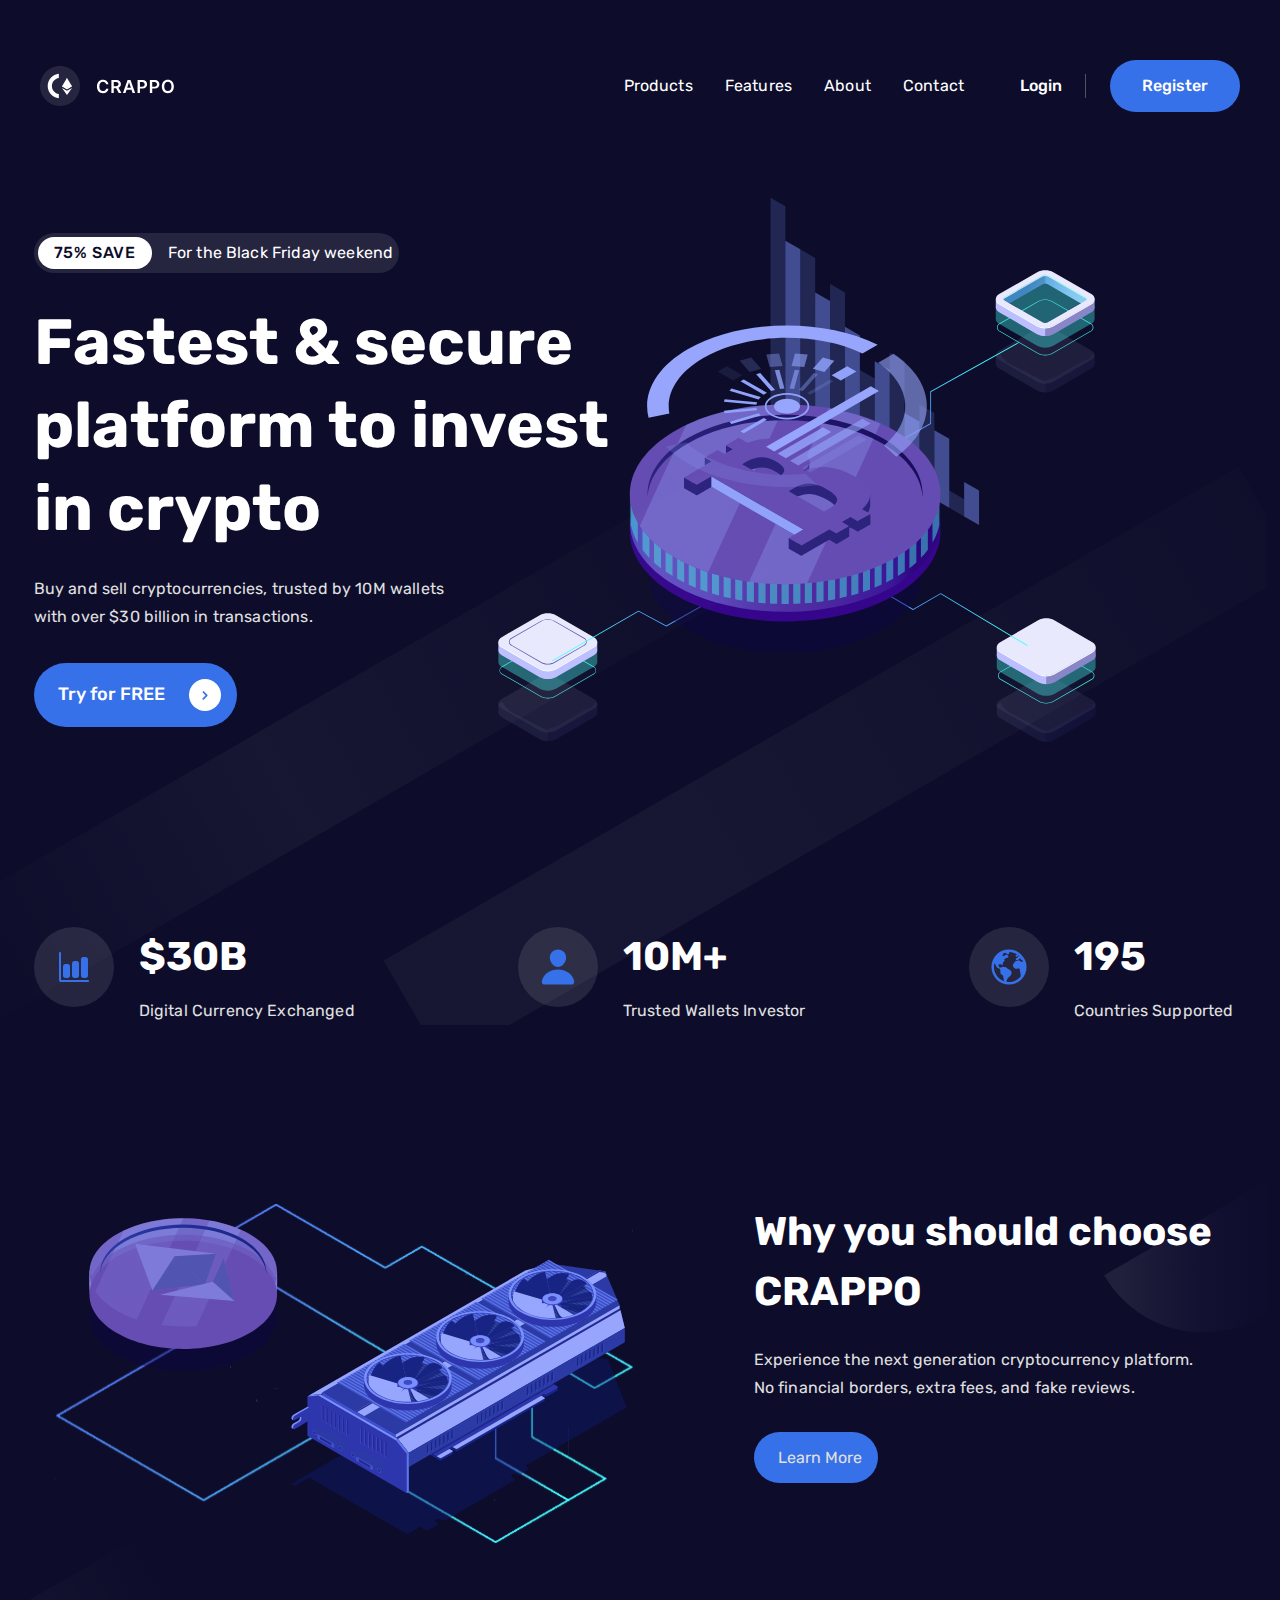
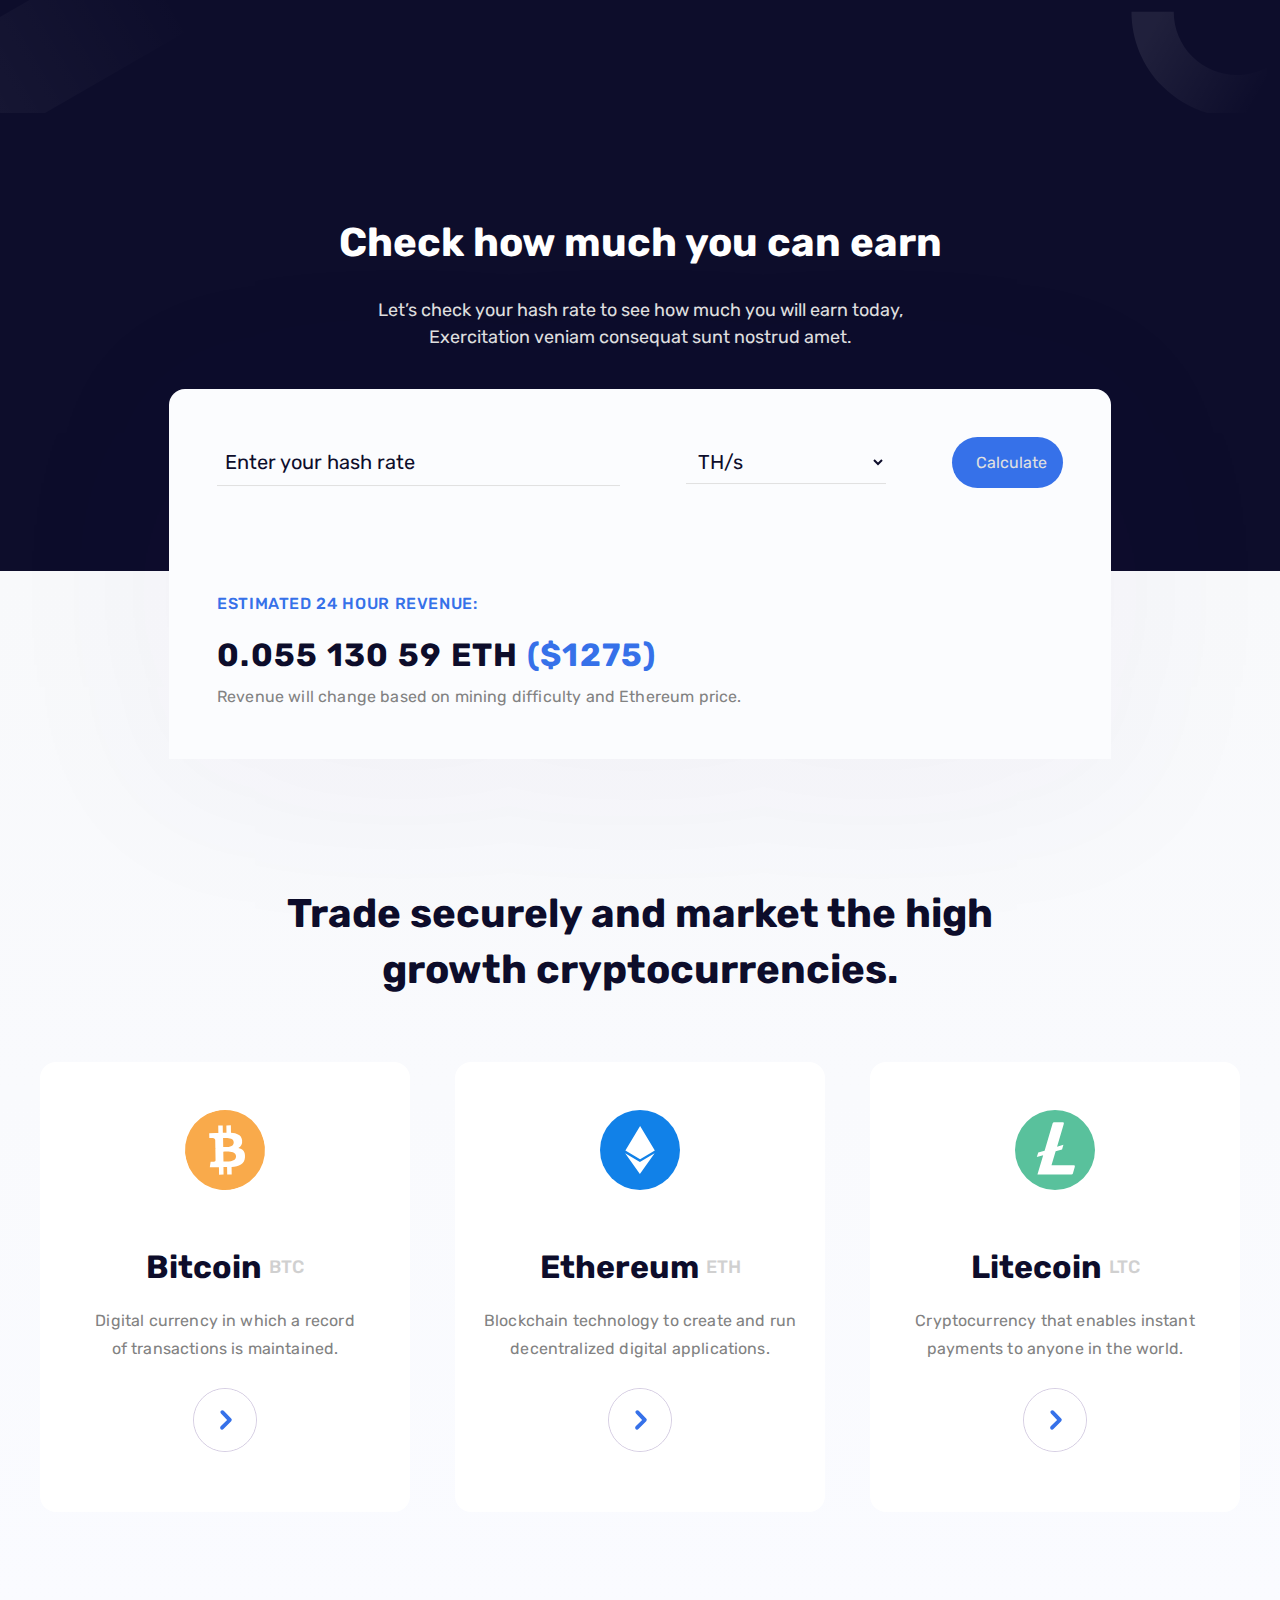
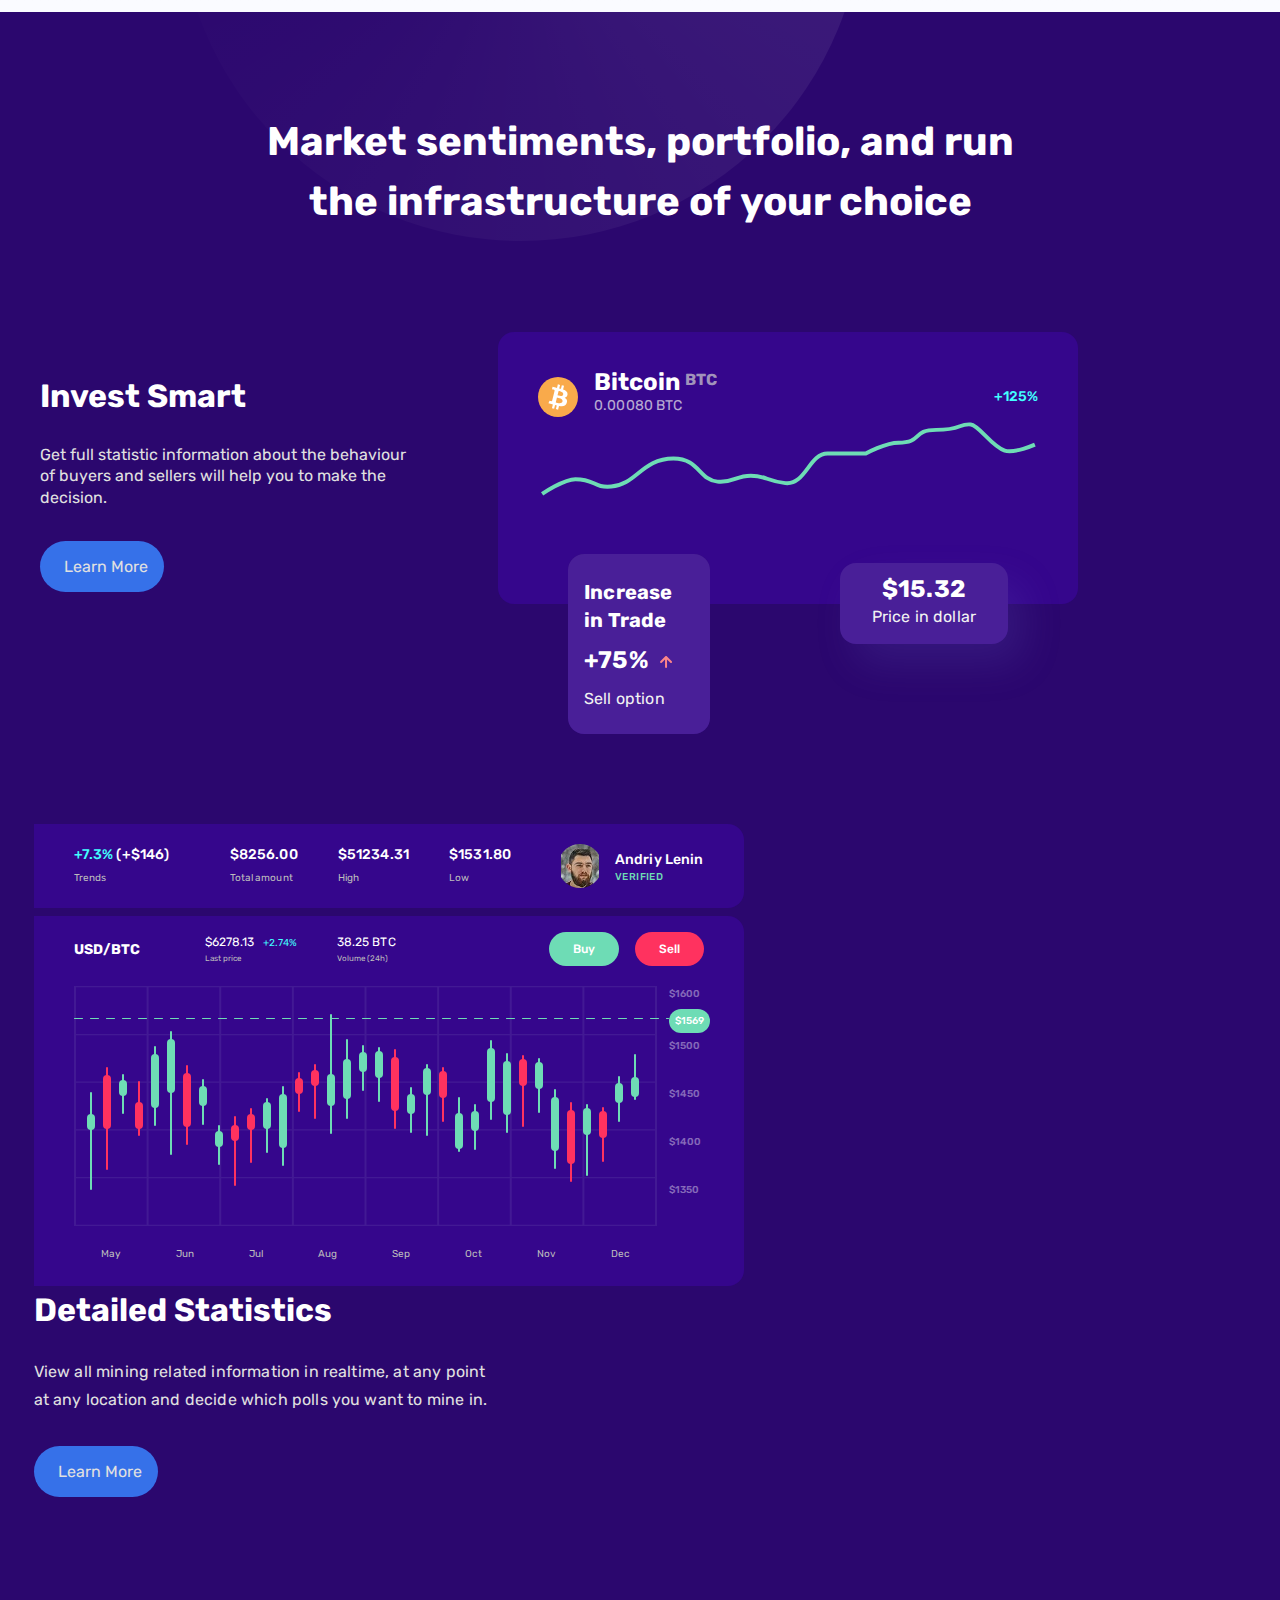
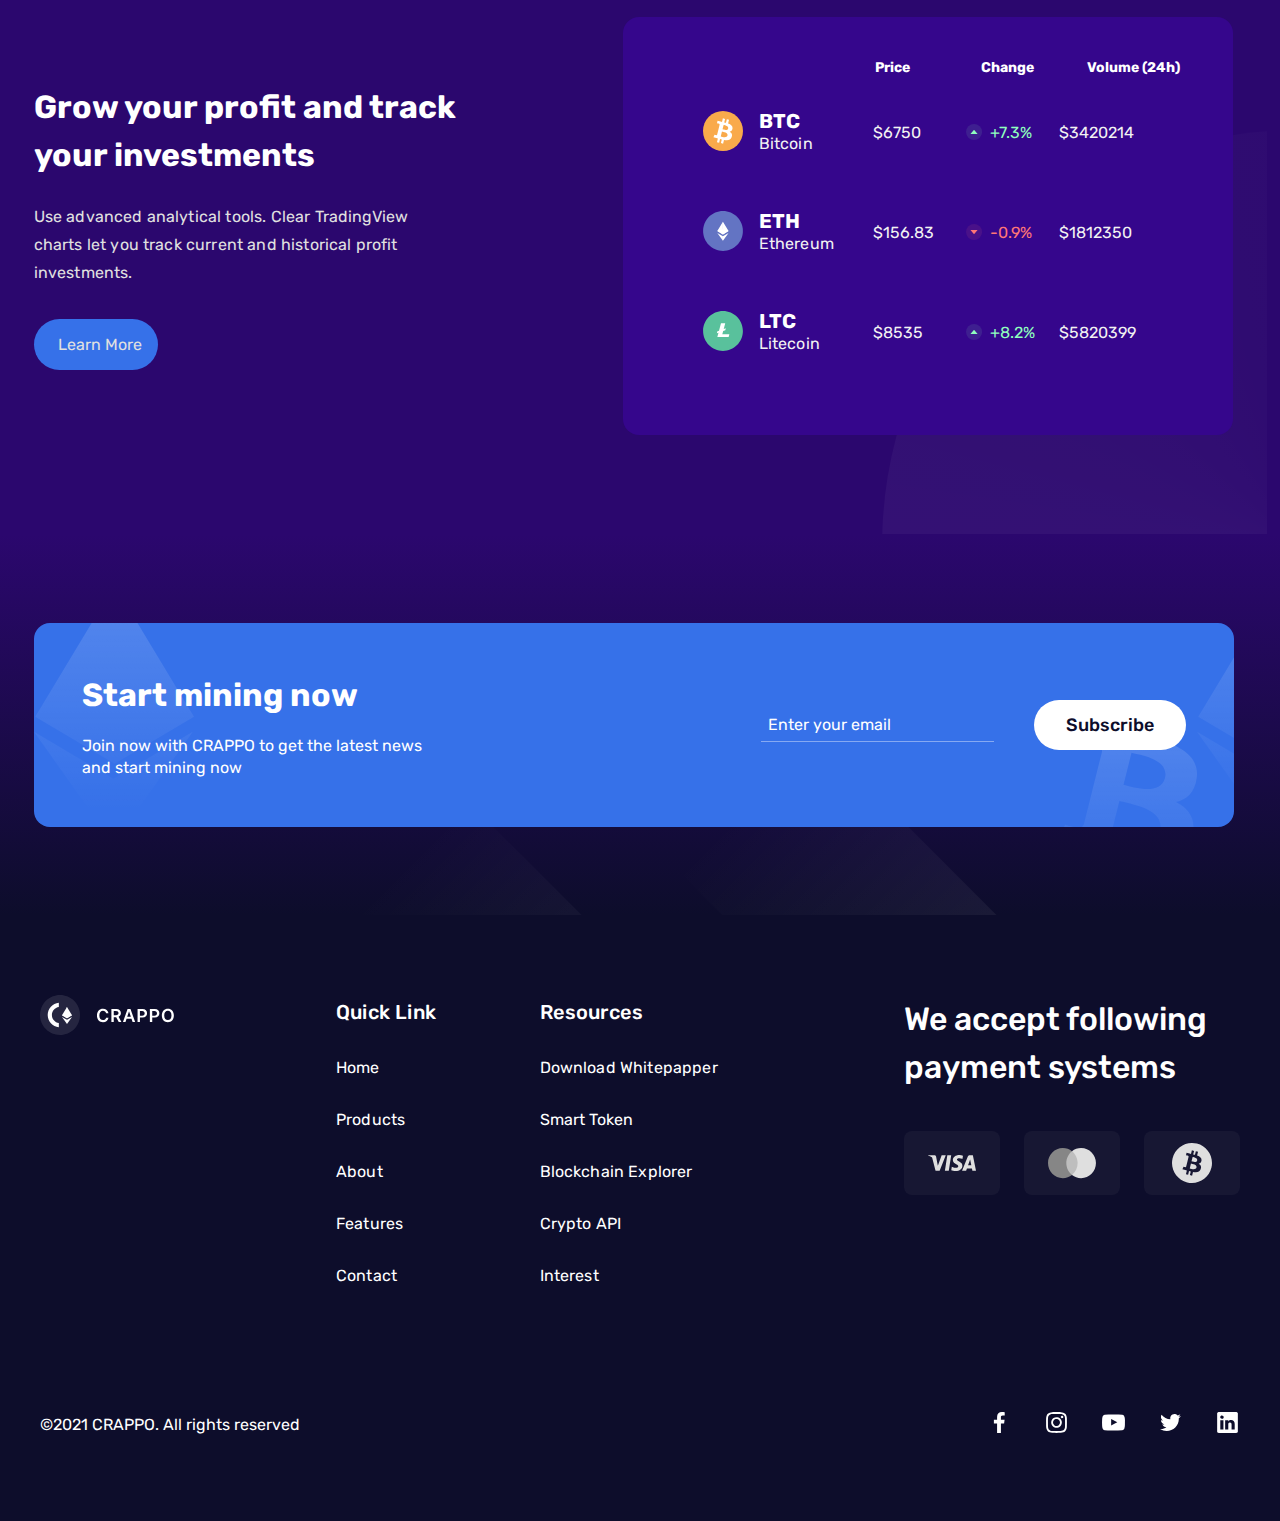
==== index.html @ 363e695e "commit" ====
<!DOCTYPE html><html lang="en"><head><meta charset="UTF-8"/><meta http-equiv="X-UA-Compatible" content="IE=edge"/><meta name="viewport" content="width=device-width, initial-scale=1.0"/><title>Crappo</title><link rel="stylesheet" href="./css/main.css"/></head><body><header class="header"><div class="container"><div class="header__inner"> <a href="#" class="logo"><img src="./img/logo/logo.svg" alt="logo" class="logo__img"></a><nav class="nav"><ul class="menu"><li class="menu__item"> <a href="#" class="menu__link link">Products</a></li><li class="menu__item"> <a href="#" class="menu__link link">Features</a></li><li class="menu__item"> <a href="#" class="menu__link link">About</a></li><li class="menu__item"> <a href="#" class="menu__link link">Contact</a></li></ul><div class="header__buttons"> <button class="header__btn header__btn--login"> Login</button> <button class="header__btn header__btn--register"> Register</button></div></nav> <button class="burger" type="button"><svg class="icon icon--burger"><use href="./img/svgsprite/stack/svg/sprite.stack.svg#burger"></use></svg></button></div></div></header><main><section class="promo"><div class="container-fluid promo__fluid"><div class="container"><div class="promo__wrapper"><div class="promo__inner"><div class="promo__discount"><div class="promo__discount-count"> 75% SAVE</div><div class="promo__discount-text"> For the Black Friday weekend</div></div><h1 class="promo__title"> Fastest & secure platform to&#160;invest in&#160;crypto</h1><p class="promo__text"> Buy and sell cryptocurrencies, trusted by&#160;10M wallets with over $30 billion in&#160;transactions.</p> <button class="promo__btn btn" type="button"> <span>Try for FREE</span><div class="btn-circle"><svg class="icon icon--btn-arrow"><use href="./img/svgsprite/sprite.symbol.svg#btn-arrow"></use></svg></div></button></div><div class="promo__items"><div class="promo__item"><div class="promo__item-count"> $30B</div><div class="promo__item-text"> Digital Currency Exchanged</div></div><div class="promo__item"><div class="promo__item-count"> 10M+</div><div class="promo__item-text"> Trusted Wallets Investor</div></div><div class="promo__item"><div class="promo__item-count"> 195</div><div class="promo__item-text"> Countries Supported</div></div></div></div></div></div></section><section class="why"><div class="container-fluid why__fluid"><div class="container"><div class="why__inner"><div class="why__content"><h2 class="why__title title"> Why you should choose CRAPPO</h2><p class="why__text"> Experience the next generation cryptocurrency platform. No&#160;financial borders, extra fees, and fake reviews.</p> <button class="why__btn btn" type="button"> Learn More</button></div></div></div></div></section><section class="check"><div class="container"><div class="check__inner"><h2 class="check__title title"> Check how much you can earn</h2><p class="check__text"> Let&#8217;s check your hash rate to&#160;see how much you will earn today, Exercitation veniam consequat sunt nostrud amet.</p></div></div><div class="calc"><form action="#" class="calc__form"> <input type="text" class="calc__input" placeholder="Enter your hash rate"> <select class="calc__select" name="calc__select" id="calc__select"><option value="TH/s">TH/s</option><option value="TH/s">TH/s</option><option value="TH/s">TH/s</option><option value="TH/s">TH/s</option><option value="TH/s">TH/s</option><option value="TH/s">TH/s</option></select> <button class="calc__btn btn" type="button"> Calculate</button></form><div class="calc__inner"><div class="calc__title"> ESTIMATED 24 HOUR REVENUE:</div><div class="calc__count"> 0.055 130 59 ETH <span>($1275)</span></div><div class="calc__subtitle"> Revenue will change based on&#160;mining difficulty and Ethereum price.</div></div></div></section><section class="trade"><div class="container"><h2 class="trade__title"> Trade securely and market the high growth cryptocurrencies.</h2><div class="trade__inner"><div class="trade__item"><svg class="icon icon--trade-item1 trade__item-svg"><use href="./img/svgsprite/stack/svg/sprite.stack.svg#trade-item1"></use></svg><div class="trade__item-title"> Bitcoin <span>BTC</span></div><div class="trade__item-text"> Digital currency in&#160;which a&#160;record of&#160;transactions is&#160;maintained.</div> <button class="trade__item-btn btn"> <span>Start mining</span><svg class="icon icon--trade-btn"><use href="./img/svgsprite/stack/svg/sprite.stack.svg#trade-btn"></use></svg></button></div><div class="trade__item"><svg class="icon icon--trade-item2 trade__item-svg"><use href="./img/svgsprite/stack/svg/sprite.stack.svg#trade-item2"></use></svg><div class="trade__item-title"> Ethereum <span>ETH</span></div><div class="trade__item-text"> Blockchain technology to&#160;create and run decentralized digital applications.</div> <button class="trade__item-btn btn"> <span>Start mining</span><svg class="icon icon--trade-btn"><use href="./img/svgsprite/stack/svg/sprite.stack.svg#trade-btn"></use></svg></button></div><div class="trade__item"><svg class="icon icon--trade-item3 trade__item-svg"><use href="./img/svgsprite/stack/svg/sprite.stack.svg#trade-item3"></use></svg><div class="trade__item-title"> Litecoin <span>LTC</span></div><div class="trade__item-text"> Cryptocurrency that enables instant payments to&#160;anyone in&#160;the world.</div> <button class="trade__item-btn btn"> <span>Start mining</span><svg class="icon icon--trade-btn"><use href="./img/svgsprite/stack/svg/sprite.stack.svg#trade-btn"></use></svg></button></div></div></div></section><section class="market"><div class="container"><h2 class="market__title title"> Market sentiments, portfolio, and run the infrastructure of&#160;your choice</h2><div class="invest"><div class="invest__content"><h3 class="invest__title title-3"> Invest Smart</h3><p class="invest__text"> Get full statistic information about the behaviour of&#160;buyers and sellers will help you to&#160;make the decision.</p> <button class="invest__btn btn" type="button"> Learn More</button></div><div class="invest__graph"><div class="invest__graph-top"><div class="invest__graph-wrapper"><svg class="icon icon--bitcoin"><use href="./img/svgsprite/stack/svg/sprite.stack.svg#bitcoin"></use></svg><div class="invest__graph-title"> Bitcoin <span>BTC</span> <span class="count">0.00080 BTC</span></div></div><div class="invest__graph-percent"> +125%</div></div><svg class="icon icon--invest-graph invest__graph-svg"><use href="./img/svgsprite/stack/svg/sprite.stack.svg#invest-graph"></use></svg><div class="invest__increase"><div class="invest__increase-title"> Increase in&#160;Trade</div><div class="invest__increase-count"> +75%</div><div class="invest__increase-subtitle"> Sell option</div></div><div class="invest__dollars"><div class="invest__dollars-count"> $15.32</div><div class="invest__dollars-subtitle"> Price in&#160;dollar</div></div></div></div></div></section><section class="statistics"><div class="container-fluid statistics__fluid"><div class="container"><div class="statistics__graph"><div class="statistics__top"><div class="statistics__course"><div class="statistics__top-col"><div class="statistics__top-row"> <span>+7.3%</span> (+$146)</div><div class="statistics__top-row"> Trends</div></div><div class="statistics__top-col"><div class="statistics__top-row"> $8256.00</div><div class="statistics__top-row"> Total amount</div></div><div class="statistics__top-col"><div class="statistics__top-row"> $51234.31</div><div class="statistics__top-row"> High</div></div><div class="statistics__top-col"><div class="statistics__top-row"> $1531.80</div><div class="statistics__top-row"> Low</div></div></div><div class="statistics__author"><picture><source srcset="./img/statistics/author.webp 1x, ./img/statistics/author@2x.webp 2x" type="image/webp"><source srcset="./img/statistics/author.png 1x, ./img/statistics/author@2x.png 2x" type="image/png"> <img src="./img/statistics/author.png" alt="автор"></picture><div class="statistics__author-inner"> <a href="#" class="statistics__author-name">Andriy Lenin</a><div class="statistics__author-status"> VERIFIED</div></div></div></div><div class="statistics__wrapper"><div class="statistics__wrapper-top"><div class="statistics__info"><div class="statistics__name"> USD/BTC</div><div class="statistics__col statistics__col--plus"> <span>$6278.13</span> <span>Last price</span></div><div class="statistics__col"> <span>38.25 BTC</span> <span>Volume (24h)</span></div></div><div class="statistics__btns"> <button class="statistics__btn statistics__btn--buy" type="button"> Buy</button> <button class="statistics__btn statistics__btn--sell" type="button"> Sell</button></div></div><div class="statistics__inner"><div class="statistics__inner-left"><div class="statistics__inner-graph"></div><div class="statistics__inner-months"> <span>May</span> <span>Jun</span> <span>Jul</span> <span>Aug</span> <span>Sep</span> <span>Oct</span> <span>Nov</span> <span>Dec</span></div></div><div class="statistics__inner-values"> <span>$1600</span> <span class="statistics__inner-selected">$1569</span> <span>$1500</span> <span>$1450</span> <span>$1400</span> <span>$1350</span></div></div></div></div><div class="statistics__content"><h3 class="statistics__title title-3"> Detailed Statistics</h3><p class="statistics__text"> View all mining related information in&#160;realtime, at&#160;any point at&#160;any location and decide which polls you want to mine in.</p> <button class="statistics__content-btn btn"> Learn More</button></div></div></div></section><section class="grow"><div class="container-fluid grow__fluid"><div class="container"><div class="grow__inner"><div class="grow__content"><h3 class="grow__title title-3"> Grow your profit and track your investments</h3><p class="grow__text"> Use advanced analytical tools. Clear TradingView charts let you track current and historical profit investments.</p> <button class="grow__btn btn" type="button"> Learn More</button></div><div class="grow__table"><div class="grow__names"><div class="grow__name"> Price</div><div class="grow__name"> Change</div><div class="grow__name"> Volume (24h)</div></div><div class="grow__row"><div class="grow__crypt"><svg class="icon icon--bitcoin"><use href="./img/svgsprite/stack/svg/sprite.stack.svg#bitcoin"></use></svg><div class="grow__crypt-title"> <span>BTC</span> <span>Bitcoin</span></div></div><div class="grow__price"> $6750</div><div class="grow__change grow__change--up"> +7.3%</div><div class="grow__volume"> $3420214</div></div><div class="grow__row"><div class="grow__crypt"><svg class="icon icon--eth"><use href="./img/svgsprite/stack/svg/sprite.stack.svg#eth"></use></svg><div class="grow__crypt-title"> <span>ETH</span> <span>Ethereum</span></div></div><div class="grow__price"> $156.83</div><div class="grow__change grow__change--down"> -0.9%</div><div class="grow__volume"> $1812350</div></div><div class="grow__row"><div class="grow__crypt"><svg class="icon icon--ltc"><use href="./img/svgsprite/stack/svg/sprite.stack.svg#ltc"></use></svg><div class="grow__crypt-title"> <span>LTC</span> <span>Litecoin</span></div></div><div class="grow__price"> $8535</div><div class="grow__change grow__change--up"> +8.2%</div><div class="grow__volume"> $5820399</div></div></div></div></div></div></section><div class="start"><div class="container-fluid start__fluid"><div class="container"><div class="start__inner"><div class="start__info"><div class="start__title"> Start mining now</div><p class="start__text"> Join now with CRAPPO to&#160;get the latest news and start mining now</p></div><form action="#" class="form"> <input class="form__input" type="text" placeholder="Enter your email"> <button class="form__btn" type="submit"> Subscribe</button></form></div></div></div></div></main><footer class="footer"><div class="container"><div class="footer__inner"> <a href="#" class="logo"><img src="./img/logo/logo.svg" alt="logo" class="logo__img"></a><nav class="footer__nav"><ul class="footer__menu"><li class="footer__item footer__item--title"> <a href="#" class="footer__link link footer__link--title">Quick Link</a></li><li class="footer__item"> <a href="#" class="footer__link link">Home</a></li><li class="footer__item"> <a href="#" class="footer__link link">Products</a></li><li class="footer__item"> <a href="#" class="footer__link link">About</a></li><li class="footer__item"> <a href="#" class="footer__link link">Features</a></li><li class="footer__item"> <a href="#" class="footer__link link">Contact</a></li></ul><ul class="footer__menu"><li class="footer__item footer__item--title"> <a href="#" class="footer__link link footer__link--title">Resources</a></li><li class="footer__item"> <a href="#" class="footer__link link">Download Whitepapper</a></li><li class="footer__item"> <a href="#" class="footer__link link">Smart Token</a></li><li class="footer__item"> <a href="#" class="footer__link link">Blockchain Explorer</a></li><li class="footer__item"> <a href="#" class="footer__link link">Crypto API</a></li><li class="footer__item"> <a href="#" class="footer__link link">Interest</a></li></ul></nav><div class="payment"><div class="payment__title"> We&#160;accept following payment systems</div><ul class="payment__list"><li class="payment__item"><a href="#" class="payment__link"><div class="payment__opacity"></div><svg class="icon icon--visa"><use href="./img/svgsprite/stack/svg/sprite.stack.svg#visa"></use></svg></a></li><li class="payment__item"><a href="#" class="payment__link"><div class="payment__opacity"></div><svg class="icon icon--mastercard"><use href="./img/svgsprite/stack/svg/sprite.stack.svg#mastercard"></use></svg></a></li><li class="payment__item"><a href="#" class="payment__link"><div class="payment__opacity"></div><svg class="icon icon--bitcoincard"><use href="./img/svgsprite/stack/svg/sprite.stack.svg#bitcoincard"></use></svg></a></li></ul></div></div><div class="copy"><div class="copy__text"> &#169;2021 CRAPPO. All rights reserved</div><ul class="social"><li class="social__item"> <a href="#" class="social__link"><svg class="icon icon--facebook"><use href="./img/svgsprite/sprite.symbol.svg#facebook"></use></svg></a></li><li class="social__item"> <a href="#" class="social__link"><svg class="icon icon--instagram"><use href="./img/svgsprite/sprite.symbol.svg#instagram"></use></svg></a></li><li class="social__item"> <a href="#" class="social__link"><svg class="icon icon--youtube"><use href="./img/svgsprite/sprite.symbol.svg#youtube"></use></svg></a></li><li class="social__item"> <a href="#" class="social__link"><svg class="icon icon--twitter"><use href="./img/svgsprite/sprite.symbol.svg#twitter"></use></svg></a></li><li class="social__item"> <a href="#" class="social__link"><svg class="icon icon--linkedin"><use href="./img/svgsprite/sprite.symbol.svg#linkedin"></use></svg></a></li></ul></div></div></footer><script src="./js/header.bundle.js"></script><script src="./js/index.bundle.js"></script></body></html>
---- css/main.css ----
@charset "UTF-8";*{padding:0;margin:0;border:0}*,::after,::before{-webkit-box-sizing:border-box;box-sizing:border-box}a,a:hover,a:link,a:visited{text-decoration:none}aside,footer,header,legend,main,nav,section{display:block}h1,h2,h3,h4,h5,h6,p{font-size:inherit;font-weight:inherit}ul,ul li{list-style:none}img{vertical-align:top}img,svg{max-width:100%;height:auto}address{font-style:normal}input,select,textarea{background-color:transparent}button,input,select,textarea{font-family:inherit;font-size:inherit;color:inherit}input::-ms-clear{display:none}button,input[type=submit]{display:inline-block;-webkit-box-shadow:none;box-shadow:none;background-color:transparent;background:0 0;cursor:pointer}button:active,button:focus,input:active,input:focus{outline:0}button::-moz-focus-inner{padding:0;border:0}label{cursor:pointer}:root{--container-width:1230px;--container-padding:15px;--font-main:"Rubik", sans-serif;--font-accent:"Rubik", sans-serif;--font-family:"Rubik", sans-serif;--font-titles:var(--font-accent);--page-bg:#fff;--text-color:var(--neutral---grey-5);--accent:var(--neutral---grey-5);--link-color:var(--neutral-white);--color---primary:#0d0d2b;--color---secondary:#2b076e;--color---accent:#3671e9;--neutral-white:#fff;--neutral-grey-6:#f2f2f2;--neutral---grey-5:#e0e0e0;--neutral-grey-4:#bdbdbd;--neutral---grey-3:#828282}.dark{--page-bg:#252526;--text-color:#fff}@font-face{font-family:Rubik;font-display:swap;src:url(../fonts/Rubik-Bold.woff2) format("woff2"),url(../fonts/Rubik-Bold.woff) format("woff");font-weight:700;font-style:normal}@font-face{font-family:Rubik;font-display:swap;src:url(../fonts/Rubik-Medium.woff2) format("woff2"),url(../fonts/Rubik-Medium.woff) format("woff");font-weight:500;font-style:normal}@font-face{font-family:Rubik;font-display:swap;src:url(../fonts/Rubik-Regular.woff2) format("woff2"),url(../fonts/Rubik-Regular.woff) format("woff");font-weight:400;font-style:normal}html{scroll-behavior:smooth;background-color:#fff}body{background-color:var(--page-bg);color:var(--text-color);font-family:var(--font-accent);font-size:16px;font-weight:400;line-height:137%}body.lock{overflow-y:hidden}img{display:block}a{color:var(--link-color)}code,pre.code{background-color:#e9f1f6;padding:.2rem;border-radius:4px}pre.code{overflow-x:auto;padding:1rem}.docs{display:grid;line-height:1.5}.docs p{margin:1rem 0}.docs ol,.docs ul{padding-left:2rem}.docs ol li,.docs ul li{list-style:disc;margin-bottom:.5rem}.docs ol li{list-style:decimal}.docs section,.docs section.docs{padding:40px 0}.docs section+section{border-top:1px solid #dae5e9}.docs small{font-size:1rem;color:#acacac}.docs .title-1:first-child,.docs .title-2:first-child{margin-top:0!important}.test,.test-2{width:600px;height:300px;margin:50px auto;background-color:#999;background-position:center center;background-size:cover;background-repeat:no-repeat}.test{background-image:url(./../img/project-02.jpg)}.test-2{background-image:-webkit-image-set(url(./../img/project-02.jpg) 1x,url(./../img/project-02@2x.jpg) 2x);background-image:image-set(url(./../img/project-02.jpg) 1x,url(./../img/project-02@2x.jpg) 2x)}.font-1{font-family:"Montserrat";font-weight:700;font-style:italic}.font-2{font-family:"FirasansBook";font-weight:400}.none{display:none!important}.visually-hidden{position:absolute;width:1px;height:1px;margin:-1px;border:0;padding:0;white-space:nowrap;clip-path:inset(100%);clip:rect(0 0 0 0);overflow:hidden}.no-scroll{overflow-y:hidden}.text-left{text-align:left}.text-right{text-align:right}.text-center{text-align:center}.d-flex{display:-webkit-box;display:-ms-flexbox;display:flex}.flex-center{-webkit-box-pack:center;-ms-flex-pack:center;justify-content:center}.container{margin:0 auto;padding:0 var(--container-padding);max-width:var(--container-width);width:100%}.container-fluid{width:99vw}body,html{min-height:100vh;-webkit-box-orient:vertical;-webkit-box-direction:normal;-ms-flex-direction:column;flex-direction:column}.footer{margin-top:auto;background-color:#e3e3e3}.btn,body,html{display:-webkit-box;display:-ms-flexbox;display:flex}.btn{padding:16px 16px 16px 24px;border-radius:32px;background:var(--color---accent);-webkit-box-align:center;-ms-flex-align:center;align-items:center}.btn,.btn span,.btn-circle{-webkit-transition:all .2s ease-in;transition:all .2s ease-in}.btn span{font-weight:500;font-size:18px;line-height:150%;color:var(--neutral-white)}.btn:hover{background-color:#359aff}.btn:hover span{color:#000}.btn:hover svg{fill:#fff}.btn:hover .btn-circle{background-color:#000}.btn-circle{border-radius:100%;background-color:var(--neutral-white);width:32px;height:32px;display:-webkit-box;display:-ms-flexbox;display:flex;-webkit-box-align:center;-ms-flex-align:center;align-items:center;-webkit-box-pack:center;-ms-flex-pack:center;justify-content:center;margin-left:24px}.burger{display:none;width:34px;height:18px}.calc{position:absolute;bottom:-373px;left:50%;-webkit-transform:translate(-50%,-50%);-ms-transform:translate(-50%,-50%);transform:translate(-50%,-50%);padding:48px;background:#fbfcfe;border-radius:16px 16px 0 0;max-width:942px;width:80%;-webkit-box-shadow:0 20px 200px 0 rgba(57,23,119,.05);box-shadow:0 20px 200px 0 rgba(57,23,119,.05)}.calc__form{display:-webkit-box;display:-ms-flexbox;display:flex;-webkit-box-align:center;-ms-flex-align:center;align-items:center;-webkit-box-pack:justify;-ms-flex-pack:justify;justify-content:space-between;gap:48px;margin-bottom:105px}.calc__input{max-width:403px;width:100%;padding:8px;border-bottom:1px solid var(--neutral---grey-5);font-family:var(--font-family);font-weight:400;font-size:20px;line-height:150%;color:var(--color---primary)}.calc__input::-webkit-input-placeholder{font-family:var(--font-family);font-weight:400;font-size:20px;line-height:150%;color:var(--color---primary)}.calc__input::-moz-placeholder{font-family:var(--font-family);font-weight:400;font-size:20px;line-height:150%;color:var(--color---primary)}.calc__input:-ms-input-placeholder,.calc__select:-ms-input-placeholder{font-family:var(--font-family);font-weight:400;font-size:20px;line-height:150%;color:var(--color---primary)}.calc__input::-ms-input-placeholder{font-family:var(--font-family);font-weight:400;font-size:20px;line-height:150%;color:var(--color---primary)}.calc__input::placeholder{font-family:var(--font-family);font-weight:400;font-size:20px;line-height:150%;color:var(--color---primary)}.calc__select{max-width:200px;width:100%;padding:8px;border-bottom:1px solid var(--neutral---grey-5);font-family:var(--font-family);font-weight:400;font-size:20px;line-height:150%;color:var(--color---primary);-webkit-transition:all .2s ease-in;transition:all .2s ease-in}.calc__select::-webkit-input-placeholder{font-family:var(--font-family);font-weight:400;font-size:20px;line-height:150%;color:var(--color---primary)}.calc__select::-moz-placeholder{font-family:var(--font-family);font-weight:400;font-size:20px;line-height:150%;color:var(--color---primary)}.calc__select::-ms-input-placeholder{font-family:var(--font-family);font-weight:400;font-size:20px;line-height:150%;color:var(--color---primary)}.calc__select::placeholder{font-family:var(--font-family);font-weight:400;font-size:20px;line-height:150%;color:var(--color---primary)}.calc__count,.calc__title{letter-spacing:.04em;text-align:left}.calc__title{font-weight:500;text-transform:uppercase;color:var(--color---accent);margin-bottom:16px}.calc__count{font-weight:700;font-size:32px;line-height:150%;color:var(--color---primary);margin-bottom:4px}.calc__count span{color:var(--color---accent)}.calc__subtitle{line-height:175%;letter-spacing:.01em;color:var(--neutral---grey-3);text-align:left}.check{position:relative;background:var(--color---primary);text-align:center}.check__inner{padding:100px 0 220px}.check__title{margin-bottom:24px}.check__text{font-weight:400;font-size:18px;line-height:150%;max-width:622px;margin:0 auto}.copy{display:-webkit-box;display:-ms-flexbox;display:flex;-webkit-box-align:center;-ms-flex-align:center;align-items:center;-webkit-box-pack:justify;-ms-flex-pack:justify;justify-content:space-between;gap:30px}.copy__text{font-family:var(--font-family);font-weight:400;font-size:16px;line-height:175%;color:var(--neutral-white)}.footer{padding:80px 0;background:var(--color---primary)}.footer__inner{display:grid;grid-template-columns:135px 407px 336px;-webkit-box-pack:justify;-ms-flex-pack:justify;justify-content:space-between;padding-bottom:120px}.footer__nav{display:grid;grid-template-columns:1fr 1fr}.footer__item:not(:last-child){margin-bottom:24px}.footer__item--title{margin-bottom:50px}.footer__link{font-family:var(--font-family);font-weight:400;font-size:16px;line-height:237%;color:var(--neutral-grey-6)}.footer__link--title{font-family:var(--font-family);font-weight:500!important;font-size:20px!important;color:var(--neutral-white)!important}.form{display:-webkit-box;display:-ms-flexbox;display:flex;gap:40px;-webkit-box-align:center;-ms-flex-align:center;align-items:center}.form__input{max-width:374px;width:100%;padding:7px;border-bottom:1px solid rgba(255,255,255,.4);font-weight:400;font-size:16px;color:var(--neutral-white)}.form__input::-webkit-input-placeholder{font-weight:400;font-size:16px;color:var(--neutral-white)}.form__input::-moz-placeholder{font-weight:400;font-size:16px;color:var(--neutral-white)}.form__input:-ms-input-placeholder{font-weight:400;font-size:16px;color:var(--neutral-white)}.form__input::-ms-input-placeholder{font-weight:400;font-size:16px;color:var(--neutral-white)}.form__input::placeholder{font-weight:400;font-size:16px;color:var(--neutral-white)}.form__btn{padding:14px 32px;font-weight:500;font-size:18px;color:var(--color---primary);background:var(--neutral-white);border-radius:32px;-webkit-transition:all .3s ease-in;transition:all .3s ease-in}.form__btn:hover{background:#000;color:#fff}.grow{background:var(--color---secondary)}.grow__fluid{background-image:url(./../img/grow/grow.svg);background-position:right bottom;background-size:386px;background-repeat:no-repeat;padding-bottom:100px}.grow__inner{display:-webkit-box;display:-ms-flexbox;display:flex;-webkit-box-align:center;-ms-flex-align:center;align-items:center;gap:135px}.grow__content{max-width:454px}.grow__title{margin-bottom:24px}.grow__text{font-weight:400;font-size:16px;line-height:175%;letter-spacing:.01em;color:var(--neutral---grey-5);max-width:408px;margin-bottom:32px}.grow__table{max-width:610px;width:100%;padding:40px;border-radius:16px;-webkit-backdrop-filter:blur(4px);backdrop-filter:blur(4px);background:#35068c}.grow__names{display:grid;grid-template-columns:repeat(3,1fr);max-width:318px;margin-left:auto;margin-bottom:16px}.grow__crypt-title span,.grow__name{font-family:var(--second-family);font-weight:600;font-size:14px;color:var(--neutral-white)}.grow__row{position:relative;padding:16px 40px;display:grid;grid-template-columns:170px repeat(3,1fr);margin-bottom:24px;-webkit-box-align:center;-ms-flex-align:center;align-items:center;border-radius:16px;-webkit-transition:all .5s ease-in;transition:all .5s ease-in}.grow__row:hover{-webkit-transform:translate(-20%,0);-ms-transform:translate(-20%,0);transform:translate(-20%,0);background:#4610ad}.grow__crypt{display:-webkit-box;display:-ms-flexbox;display:flex;gap:16px}.grow__crypt svg{width:40px;height:40px}.grow__crypt-title span{display:block;font-weight:700;font-size:20px}.grow__crypt-title span:last-child{font-weight:400;font-size:16px;letter-spacing:.01em;color:var(--neutral-grey-6)}.grow__price{font-weight:400;font-size:16px;color:var(--neutral-grey-6)}.grow__change,.invest__graph-title span{position:relative;font-family:var(--second-family);font-size:16px}.grow__change{padding-left:24px;font-weight:400}.grow__change::before{content:"";position:absolute;width:16px;height:16px;left:0;top:2px;background-position:center center;background-size:cover;background-repeat:no-repeat}.grow__change--up{color:#8fffbe}.grow__change--up::before{background-image:url(./../img/svgsprite/stack/svg/sprite.stack.svg#up)}.grow__change--down{color:#ff7676}.grow__change--down::before{background-image:url(./../img/svgsprite/stack/svg/sprite.stack.svg#down)}.grow__volume{font-weight:400;font-size:16px;color:var(--neutral-grey-6)}.header{position:absolute;left:0;right:0;max-width:1230px;margin:0 auto;top:0;padding-top:60px}.header__inner{-webkit-box-pack:justify;-ms-flex-pack:justify;justify-content:space-between;gap:30px}.header__buttons,.header__inner{display:-webkit-box;display:-ms-flexbox;display:flex;-webkit-box-align:center;-ms-flex-align:center;align-items:center}.header__btn{-webkit-transition:all .2s ease-in;transition:all .2s ease-in}.header__btn:hover{color:var(--color---secondary)}.header__btn--login,.header__btn--register{font-weight:500;line-height:150%;color:var(--neutral-white)}.header__btn--login{position:relative;padding-right:24px}.header__btn--login::after{content:"";position:absolute;right:0;top:0;width:1px;height:100%;background-color:var(--neutral-grey-6);opacity:.3}.header__btn--register{font-size:16px;padding:14px 32px;border-radius:32px;background-color:var(--color---accent);margin-left:24px}.header__btn--register:hover{background-color:#fff}.icon{fill:var(--color---accent);-webkit-transition:all .2s ease-in;transition:all .2s ease-in}.icon--btn-arrow{width:6px;height:10px}.icon--trade-item1{-webkit-transform:rotate(-15deg);-ms-transform:rotate(-15deg);transform:rotate(-15deg)}.icon--trade-btn{border-radius:100%;border:1px solid rgba(43,7,110,.2);width:64px;height:64px}.icon--bitcoin{width:40px;height:40px}.icon--visa{width:48px;height:48px}.icon--mastercard{width:48px;height:38px}.icon--bitcoincard{width:40px;height:40px}.icon--facebook,.icon--instagram,.icon--linkedin,.icon--twitter,.icon--youtube{width:25px;height:25px;fill:var(--neutral-white)}.icon--burger{width:34px;height:18px}.invest{display:-webkit-box;display:-ms-flexbox;display:flex;gap:50px}.invest__content{padding-top:40px;max-width:454px}.invest__title{margin-bottom:24px}.invest__text{max-width:408px;margin-bottom:32px}.invest__graph{position:relative;max-width:580px;width:100%;background:#35068c;border-radius:16px;padding:40px}.invest__graph-top,.invest__graph-wrapper{display:-webkit-box;display:-ms-flexbox;display:flex;-webkit-box-align:center;-ms-flex-align:center;align-items:center}.invest__graph-top{-webkit-box-pack:justify;-ms-flex-pack:justify;justify-content:space-between}.invest__graph-wrapper{max-width:180px;width:100%;gap:16px}.invest__graph-title,.invest__graph-title span.count{font-family:var(--second-family);font-weight:700;font-size:24px;color:var(--neutral-white)}.invest__graph-title span{top:-5px;font-weight:600;color:#cfcfcf;opacity:.7}.invest__graph-title span.count{display:block;font-weight:400;font-size:14px;letter-spacing:.01em;color:var(--neutral-grey-6);margin-top:5px}.invest__graph-percent{font-weight:500;font-size:14px;color:#42ffff}.invest__graph-svg{width:500px;height:136px}.invest__increase{position:absolute;bottom:-130px;left:70px;padding:24px 16px;-webkit-backdrop-filter:blur(250px);backdrop-filter:blur(250px);background:#491f98;border-radius:16px;max-width:178px}.invest__increase-count,.invest__increase-title{letter-spacing:.01em;color:var(--neutral-white);margin-bottom:16px}.invest__increase-title{font-weight:600;font-size:20px;line-height:140%;max-width:110px}.invest__increase-count{width:-webkit-fit-content;width:-moz-fit-content;width:fit-content;position:relative;font-weight:700;font-size:24px;padding-right:30px}.invest__increase-count::before,.promo__item::before{content:"";position:absolute;background-position:center center;background-size:cover;background-repeat:no-repeat;top:0}.invest__increase-count::before{width:24px;height:24px;right:0;background-image:url(./../img/svgsprite/stack/svg/sprite.stack.svg#increase-arrow)}.invest__increase-subtitle{font-weight:400;font-size:16px;letter-spacing:.01em;color:var(--neutral-grey-6)}.invest__dollars{position:absolute;bottom:-40px;right:70px;padding:16px 32px;max-width:170px;border-radius:16px;text-align:center;background:#491f98;-webkit-box-shadow:15px 20px 40px 0 rgba(116,117,218,.15);box-shadow:15px 20px 40px 0 rgba(116,117,218,.15)}.invest__dollars-count{font-weight:700;font-size:24px;letter-spacing:.01em;color:var(--neutral-white);margin-bottom:5px}.invest__dollars-subtitle,.link{font-weight:400;font-size:16px;letter-spacing:.01em;color:var(--neutral-grey-6)}.link{font-family:var(--font-family);line-height:175%;color:var(--neutral-white);-webkit-transition:all .2s ease-in;transition:all .2s ease-in}.header__btn--register:hover,.link:hover{color:var(--color---secondary)}.market{padding:100px 0;background:var(--color---secondary);background-image:url(./../img/svgsprite/stack/svg/sprite.stack.svg#market);background-position:30% 0;background-size:686px;background-repeat:no-repeat}.market__title{max-width:758px;margin:0 auto 100px;text-align:center}.menu,.nav{display:-webkit-box;display:-ms-flexbox;display:flex;-webkit-box-align:center;-ms-flex-align:center;align-items:center}.menu{-webkit-box-pack:justify;-ms-flex-pack:justify;justify-content:space-between;gap:32px}.nav{gap:56px;-webkit-transition:all .3s ease-in;transition:all .3s ease-in}.nav.active{-webkit-transform:translate(0,0);-ms-transform:translate(0,0);transform:translate(0,0)}.payment__title{font-family:var(--font-family);font-weight:500;font-size:32px;color:var(--neutral-white);margin-bottom:40px;line-height:150%}.payment__list{display:-webkit-box;display:-ms-flexbox;display:flex;-webkit-box-align:center;-ms-flex-align:center;align-items:center;gap:24px}.payment__link,.payment__opacity{width:96px;height:64px;border-radius:8px;-webkit-transition:all .3s ease-in;transition:all .3s ease-in}.payment__link{position:relative;display:-webkit-box;display:-ms-flexbox;display:flex;-webkit-box-align:center;-ms-flex-align:center;align-items:center;-webkit-box-pack:center;-ms-flex-pack:center;justify-content:center}.payment__link:hover .payment__opacity{opacity:.5}.payment__opacity{position:absolute;z-index:20;left:0;right:0;top:0;bottom:0;background-color:var(--neutral---grey-5);opacity:.05}.promo{padding-top:163px;background:var(--color---primary)}.promo__fluid{background-image:url(./../img/promo/promo.svg);background-position:right top;background-size:1400px 900px;background-repeat:no-repeat}.promo__wrapper{display:-webkit-box;display:-ms-flexbox;display:flex;-webkit-box-orient:vertical;-webkit-box-direction:normal;-ms-flex-direction:column;flex-direction:column;-webkit-box-pack:justify;-ms-flex-pack:justify;justify-content:space-between}.promo__inner{max-width:588px;padding-top:70px;margin-bottom:200px}.promo__discount{border-radius:32px;background:rgba(255,255,255,.1);padding:4px;margin-bottom:28px;max-width:365px;display:-webkit-box;display:-ms-flexbox;display:flex;-webkit-box-align:center;-ms-flex-align:center;align-items:center}.promo__discount-count{text-align:center;font-weight:500;line-height:150%;letter-spacing:.04em;text-transform:uppercase;color:var(--color---primary);padding:4px 16px;border-radius:32px;background:var(--neutral-white);margin-right:16px}.promo__discount-text{line-height:175%;letter-spacing:.01em;color:var(--neutral-white)}.promo__title{font-family:var(--font-family);font-weight:700;font-size:64px;color:var(--neutral-white);margin-bottom:24px;line-height:1.3}.promo__text{line-height:175%;letter-spacing:.01em;color:var(--neutral---grey-5);margin-bottom:32px;max-width:425px}.promo__items{display:-webkit-box;display:-ms-flexbox;display:flex;-webkit-box-align:center;-ms-flex-align:center;align-items:center;-webkit-box-pack:justify;-ms-flex-pack:justify;justify-content:space-between;gap:30px}.promo__item{position:relative;max-width:334px;padding-left:105px}.promo__item::before{width:80px;height:80px;left:0}.promo__item:nth-child(1)::before{background-image:url(./../img/promo/promo-item1.svg)}.promo__item:nth-child(2)::before{background-image:url(./../img/promo/promo-item2.svg)}.promo__item:nth-child(3)::before{background-image:url(./../img/promo/promo-item3.svg)}.promo__item-count{font-weight:700;font-size:40px;line-height:150%;color:var(--neutral-white);margin-bottom:10px}.promo__item-text{line-height:175%;letter-spacing:.01em;color:var(--neutral---grey-5)}.social{display:-webkit-box;display:-ms-flexbox;display:flex;-webkit-box-align:center;-ms-flex-align:center;align-items:center;gap:32px}.social__link{-webkit-transition:all .2s ease-in;transition:all .2s ease-in}.social__link:hover svg{fill:var(--color---secondary)}.start{background:-webkit-gradient(linear,left top,left bottom,from(#2b076e),to(#0d0d2b));background:linear-gradient(180deg,#2b076e 0,#0d0d2b 100%)}.start__fluid,.start__inner{padding:88px 0;background-image:url(./../img/start/start.svg);background-position:center center;background-size:contain;background-repeat:no-repeat}.start__inner{display:-webkit-box;display:-ms-flexbox;display:flex;-webkit-box-align:center;-ms-flex-align:center;align-items:center;-webkit-box-pack:justify;-ms-flex-pack:justify;justify-content:space-between;padding:48px;gap:20px;background:var(--color---accent);border-radius:16px;background-image:url(./../img/start/form-bg.svg)}.start__info{max-width:348px}.start__title{font-weight:700;font-size:32px;line-height:150%;color:var(--neutral-white);margin-bottom:16px}.start__text{font-weight:400;font-size:16px;color:var(--neutral-white)}.statistics{background:var(--color---secondary);padding:120px 0}.statistics__fluid{display:-webkit-box;display:-ms-flexbox;display:flex;-webkit-box-align:center;-ms-flex-align:center;align-items:center;gap:90px}.statistics__graph{max-width:710px;width:100%}.statistics__top{border-radius:0 16px 16px 0;background:#35068c;padding:20px 40px;display:-webkit-box;display:-ms-flexbox;display:flex;gap:50px;margin-bottom:8px}.statistics__course{display:grid;grid-template-columns:116px 1fr 1fr 1fr;gap:40px}.statistics__top-row:nth-child(1),.statistics__top-row:nth-child(2){font-weight:500;font-size:14px;line-height:150%;letter-spacing:.01em;color:var(--neutral-white)}.statistics__top-row:nth-child(2){margin-top:6px;font-weight:400;font-size:10px;color:var(--neutral-grey-4)}.statistics__top-row span{color:#42ffff}.statistics__author{display:-webkit-box;display:-ms-flexbox;display:flex;-webkit-box-align:center;-ms-flex-align:center;align-items:center;gap:16px}.statistics__author img{width:44px;height:44px;-o-object-fit:cover;object-fit:cover;-ms-flex-negative:0;flex-shrink:0}.statistics__author-name,.statistics__top-row span{font-weight:500;font-size:14px;line-height:150%;letter-spacing:.01em}.statistics__author-name{color:var(--neutral-white);margin-bottom:4px;white-space:nowrap}.statistics__author-status{font-weight:500;font-size:10px;line-height:150%;letter-spacing:.04em;color:#6edcb5}.statistics__wrapper{padding:16px 40px 24px;border-radius:0 16px 16px 0;background:#35068c}.statistics__info,.statistics__wrapper-top{display:-webkit-box;display:-ms-flexbox;display:flex;-webkit-box-align:center;-ms-flex-align:center;align-items:center}.statistics__wrapper-top{-webkit-box-pack:justify;-ms-flex-pack:justify;justify-content:space-between;margin-bottom:20px}.statistics__info{gap:40px}.statistics__name{position:relative;font-weight:700;font-size:14px;line-height:150%;letter-spacing:.01em;color:var(--neutral-white);padding-right:24px}.statistics__name::after{position:absolute;content:"";width:16px;height:16px;right:0;top:0;background-position:center center;background-size:cover;background-repeat:no-repeat;background-image:url(./../img/svgsprite/stack/svg/sprite.stack.svg#btc-icon)}.statistics__col--plus{position:relative;padding-right:42px}.statistics__col--plus::after{content:"+2.74%";position:absolute;width:34px;height:15px;top:0;right:0;font-size:10px;color:#42ffff}.statistics__col span:nth-child(1){display:block;font-weight:400;font-size:12px;line-height:150%;letter-spacing:.01em;color:var(--neutral-white);margin-bottom:2px}.statistics__col span:nth-child(2){display:block;font-weight:400;font-size:8px;line-height:150%;letter-spacing:.01em;color:var(--neutral-grey-4)}.statistics__btns{display:-webkit-box;display:-ms-flexbox;display:flex;gap:16px}.statistics__btn{font-weight:500;font-size:12px;line-height:150%;color:var(--neutral-white);padding:8px 24px;border-radius:32px}.statistics__btn--buy{background:#6edcb5}.statistics__btn--sell{background:#ff325f}.statistics__inner{display:-webkit-box;display:-ms-flexbox;display:flex}.statistics__inner-left{max-width:595px;width:100%;-ms-flex-negative:0;flex-shrink:0}.statistics__inner-graph{max-width:595px;width:100%;height:240px;background-image:url(./../img/statistics/graph.svg);background-position:center center;background-size:cover;background-repeat:no-repeat;margin-bottom:20px}.statistics__inner-months{padding-left:27px;display:-webkit-box;display:-ms-flexbox;display:flex;-webkit-box-align:center;-ms-flex-align:center;align-items:center;gap:55px}.statistics__inner-months span,.statistics__inner-values span{font-weight:400;font-size:10px;line-height:160%;color:var(--neutral-grey-4)}.statistics__inner-values span{display:block;font-weight:500;color:var(--neutral-white);opacity:.4}.statistics__inner-values span:nth-child(1){margin-bottom:7px}.statistics__inner-values span:nth-child(2){margin-bottom:5px}.statistics__inner-values span:nth-child(3),.statistics__inner-values span:nth-child(4),.statistics__inner-values span:nth-child(5){margin-bottom:32px}.statistics__inner-selected{padding:4px 6px;background:#6edcb5;border-radius:24px;opacity:1!important}.statistics__content{max-width:456px}.statistics__title{margin-bottom:24px}.statistics__text{font-weight:400;font-size:16px;line-height:175%;letter-spacing:.01em;color:var(--neutral---grey-5);margin-bottom:32px}.title,.title-3{font-family:var(--font-family);font-weight:700;font-size:40px;line-height:150%;color:var(--neutral-white)}.title-3{font-size:32px}.trade{padding:315px 0 100px;background:-webkit-gradient(linear,left top,left bottom,from(#f8f9fb),to(#fafbff));background:linear-gradient(180deg,#f8f9fb 0,#fafbff 100%)}.trade__title{max-width:741px;font-weight:700;line-height:1.4;font-size:40px;text-align:center;color:var(--color---primary);margin:0 auto 64px}.trade__inner{display:-webkit-box;display:-ms-flexbox;display:flex;-webkit-box-align:center;-ms-flex-align:center;align-items:center;-webkit-box-pack:justify;-ms-flex-pack:justify;justify-content:space-between;gap:45px}.trade__item{text-align:center;max-width:370px;width:100%;height:450px;padding:48px 24px;-webkit-backdrop-filter:blur(250px);backdrop-filter:blur(250px);background:#fff;border-radius:16px;-webkit-transition:all .3s ease-in;transition:all .3s ease-in}.trade__item:hover{background:var(--color---secondary);-webkit-transform:scale(1.1);-ms-transform:scale(1.1);transform:scale(1.1)}.trade__item:hover .trade__item-text,.trade__item:hover .trade__item-title{color:#fff}.trade__item:hover .trade__item-svg{-webkit-transform:rotate(30deg);-ms-transform:rotate(30deg);transform:rotate(30deg)}.trade__item:hover .trade__item-btn span{display:block;width:100%;font-size:12px}.trade__item:hover .icon--trade-btn{border-color:transparent;width:32px;height:32px}.trade__item:hover .trade__item-btn{padding:16px 16px 16px 24px;background-color:var(--color---accent)}.trade__item-title,.trade__item-title span{font-family:var(--font-family);line-height:150%;text-align:center}.trade__item-title{font-weight:700;font-size:32px;color:var(--color---primary);margin-bottom:16px;-webkit-transition:all .3s ease-in;transition:all .3s ease-in}.trade__item-title span{position:relative;top:-5px;font-weight:500;font-size:18px;color:var(--neutral-grey-4);opacity:.7}.trade__item-svg{width:80px;height:80px;margin:0 auto 48px}.trade__item-text{font-weight:400;font-size:16px;line-height:175%;letter-spacing:.01em;color:var(--neutral---grey-3);margin-bottom:25px;overflow:hidden;display:-webkit-box;-webkit-box-orient:vertical;-webkit-line-clamp:3}.trade__item-btn,.trade__item-btn span,.trade__item-text{-webkit-transition:all .3s ease-in;transition:all .3s ease-in}.trade__item-btn{margin:0 auto;background-color:transparent;padding:0}.trade__item-btn span{width:0;font-size:0}.why{padding-top:100px;background-color:var(--color---primary)}.why__fluid,.why__inner{background-image:url(./../img/why/why-big.svg);background-position:center center;background-size:cover;background-repeat:no-repeat;padding-bottom:150px}.why__inner{background-image:url(./../img/why/why.svg);background-position:left -55px;background-size:650px 473px;padding-bottom:80px}.why__content{padding-top:77px;max-width:480px;margin-left:auto}.why__title{margin-bottom:24px}.why__text{line-height:175%;letter-spacing:.01em;margin-bottom:30px}@media (max-width:1100px){.footer__inner,.grow__inner,.statistics__fluid{gap:30px}}@media (max-width:992px){.footer__inner{display:-webkit-box;display:-ms-flexbox;display:flex;gap:40px;-ms-flex-wrap:wrap;flex-wrap:wrap}.footer__nav{-webkit-box-flex:2;-ms-flex-positive:2;flex-grow:2}.form{width:100%}.form__input{max-width:none}.grow__inner{-ms-flex-wrap:wrap;flex-wrap:wrap}.grow__content,.grow__table{max-width:none}.grow__names{display:-webkit-box;display:-ms-flexbox;display:flex;max-width:438px;-webkit-box-pack:justify;-ms-flex-pack:justify;justify-content:space-between;margin-left:221px;margin-right:140px;gap:90px}.invest{-webkit-box-orient:vertical;-webkit-box-direction:normal;-ms-flex-direction:column;flex-direction:column}.invest__content,.invest__graph,.invest__text{max-width:none}.invest__graph-svg{width:100%;height:230px}.invest__increase{left:20%}.invest__dollars{right:10%}.payment{margin:0 auto}.payment__list{-webkit-box-pack:center;-ms-flex-pack:center;justify-content:center}.promo__fluid{background-size:1100px 600px;background-position:0 0}.promo__inner{margin-bottom:100px}.promo__title{font-size:52px}.start__inner{gap:40px;-ms-flex-wrap:wrap;flex-wrap:wrap}.start__info{max-width:none}.statistics__fluid{-webkit-box-orient:vertical;-webkit-box-direction:normal;-ms-flex-direction:column;flex-direction:column}.statistics__graph{max-width:none}.statistics__inner,.statistics__top{-webkit-box-pack:justify;-ms-flex-pack:justify;justify-content:space-between}.statistics__inner-left{max-width:850px}.statistics__inner-graph{max-width:850px;height:322px}.statistics__inner-months{max-width:763px;gap:0;-webkit-box-pack:justify;-ms-flex-pack:justify;justify-content:space-between}.statistics__inner-values span:nth-child(3){margin-bottom:52px}.statistics__inner-values span:nth-child(4){margin-bottom:50px}.statistics__inner-values span:nth-child(5){margin-bottom:55px}.trade__inner{-ms-flex-wrap:wrap;flex-wrap:wrap;-webkit-box-pack:center;-ms-flex-pack:center;justify-content:center}.trade__item{max-width:none;padding:30px 24px;height:380px}.trade__item-svg{margin:0 auto 20px}.why{padding-top:50px}.why__fluid{padding-bottom:60px}}@media (max-width:768px){.burger{display:block}.calc__form{-webkit-box-orient:vertical;-webkit-box-direction:normal;-ms-flex-direction:column;flex-direction:column;margin-bottom:50px}.calc__input,.calc__select{max-width:none}.calc__btn{display:block;width:100%}.calc__count{font-size:26px}.check__inner{padding:80px 0 450px}.footer{padding:40px 0}.grow__fluid{padding-bottom:80px}.grow__table{padding:20px}.grow__names{margin-left:160px;gap:20px;max-width:353px;-webkit-box-pack:justify;-ms-flex-pack:justify;justify-content:space-between;margin-right:0}.grow__row{padding:16px 20px;grid-template-columns:126px repeat(3,1fr);gap:20px}.header__buttons{-webkit-box-orient:vertical;-webkit-box-direction:normal;-ms-flex-direction:column;flex-direction:column;gap:30px;margin-top:30px}.header__btn--login{padding-right:0}.header__btn--login::after{display:none}.header__btn--register{margin-left:0}.invest__graph{padding:30px}.invest__graph-svg{height:-webkit-fit-content;height:-moz-fit-content;height:fit-content}.invest__increase{bottom:-80px;padding:14px 10px}.invest__increase-title{max-width:none;font-size:14px}.invest__increase-count{font-size:16px}.invest__dollars{padding:6px 22px}.invest__dollars-count{font-size:18px}.invest__dollars-subtitle{font-size:14px}.market__title{margin:0 auto 60px}.menu{display:block;text-align:center}.menu__link{display:block;padding:30px 0}.nav{position:absolute;left:0;right:0;top:120px;bottom:0;height:100%;background-color:#000;display:block;-webkit-transform:translate(-100%,0);-ms-transform:translate(-100%,0);transform:translate(-100%,0)}.promo{padding-top:86px}.promo__fluid{padding-top:320px;background-position:75% 0}.promo__inner{max-width:none}.promo__title{font-size:40px}.promo__items{-ms-flex-wrap:wrap;flex-wrap:wrap;-webkit-box-pack:space-evenly;-ms-flex-pack:space-evenly;justify-content:space-evenly}.promo__item-count{font-size:30px}.statistics{padding:80px 0}.statistics__top{-ms-flex-wrap:wrap;flex-wrap:wrap;-webkit-box-pack:space-evenly;-ms-flex-pack:space-evenly;justify-content:space-evenly}.statistics__course{grid-template-columns:repeat(4,1fr)}.statistics__inner-graph{height:268px}.statistics__inner-months{max-width:591px}.statistics__inner-values span:nth-child(3){margin-bottom:25px}.statistics__inner-values span:nth-child(5){margin-bottom:32px}.title{font-size:32px}.trade{padding:200px 0 100px}.why__inner{background-position:right -56px;background-size:560px 405px}.why__content{max-width:none}}@media (max-width:576px){.calc{padding:25px}.calc__count{font-size:15px}.check__inner{padding:60px 0 390px}.copy{-ms-flex-wrap:wrap;flex-wrap:wrap;-webkit-box-pack:center;-ms-flex-pack:center;justify-content:center}.footer{padding:20px 0}.form{-ms-flex-wrap:wrap;flex-wrap:wrap}.form__input{-ms-flex-preferred-size:100%;flex-basis:100%}.form__btn{margin:0 auto}.grow__fluid{padding-bottom:40px}.invest__graph{padding:20px}.invest__increase{left:5%;width:100px}.invest__dollars{width:100px;right:5%}.market__title{margin:0 auto 20px}.payment__title{font-size:28px}.payment__list{gap:5px}.promo__inner{margin-bottom:50px}.start__title{font-size:14px}.start__text{font-size:12px}.statistics{padding:40px 0}.statistics__course,.statistics__info,.statistics__wrapper-top{-ms-flex-wrap:wrap;flex-wrap:wrap;-webkit-box-pack:space-evenly;-ms-flex-pack:space-evenly;justify-content:space-evenly}.statistics__course{display:-webkit-box;display:-ms-flexbox;display:flex;-webkit-box-align:center;-ms-flex-align:center;align-items:center}.statistics__info,.statistics__wrapper-top{gap:40px}.statistics__info{width:100%;gap:25px}.statistics__inner-graph{height:194px}.statistics__inner-months{max-width:446px}.statistics__inner-values span:nth-child(1),.statistics__inner-values span:nth-child(2){margin-bottom:0}.statistics__inner-values span:nth-child(3){margin-bottom:10px}.statistics__inner-values span:nth-child(4){margin-bottom:19px}.title{font-size:28px}.trade{padding:200px 0 40px}.trade__title{font-size:28px;margin:0 auto 34px;line-height:1.2;max-width:none}.trade__item{height:-webkit-fit-content;height:-moz-fit-content;height:fit-content}.why__inner{padding-top:240px;background-size:464px 472px;background-position:right -126px;padding-bottom:0}}@media only screen and (max-width:510px){.promo__title{font-size:30px}}@media only screen and (max-width:460px){.grow__table{padding:10px}.grow__names{margin-left:80px}.grow__name{font-size:10px}.grow__row{grid-template-columns:46px repeat(3,1fr);padding:10px}.grow__crypt svg{display:none}.grow__crypt-title span{font-size:10px!important}.grow__change,.grow__price,.grow__volume{font-size:10px}.statistics__inner-graph{height:135px}.statistics__inner-months{max-width:346px;padding-left:14px}.statistics__inner-values span{font-size:7px}.statistics__inner-values span:nth-child(4){margin-bottom:6px}}@media only screen and (max-width:390px){.check__inner{padding:30px 0 415px}}@media (-webkit-min-device-pixel-ratio:2),(min-resolution:192dpi){.test{background-image:url(./../img/project-02@2x.jpg)}}
/*# sourceMappingURL=[data-uri] */
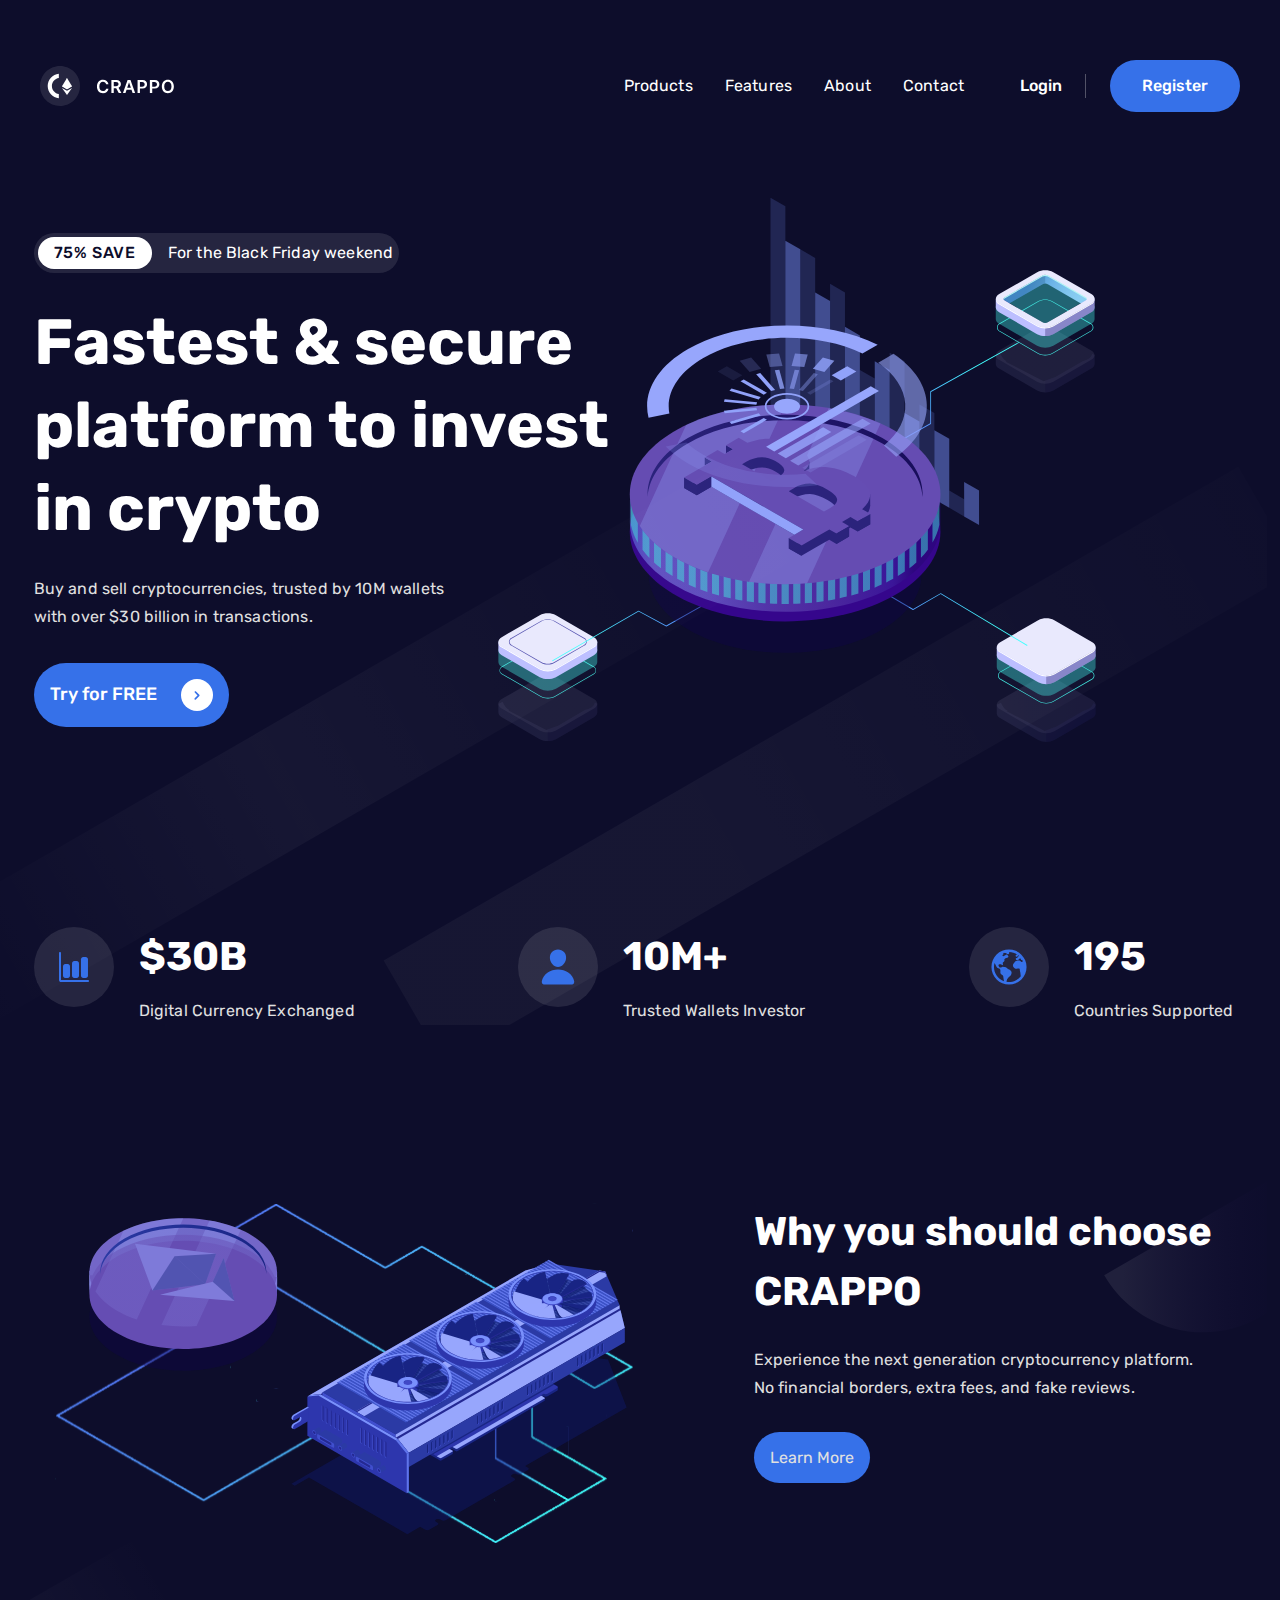
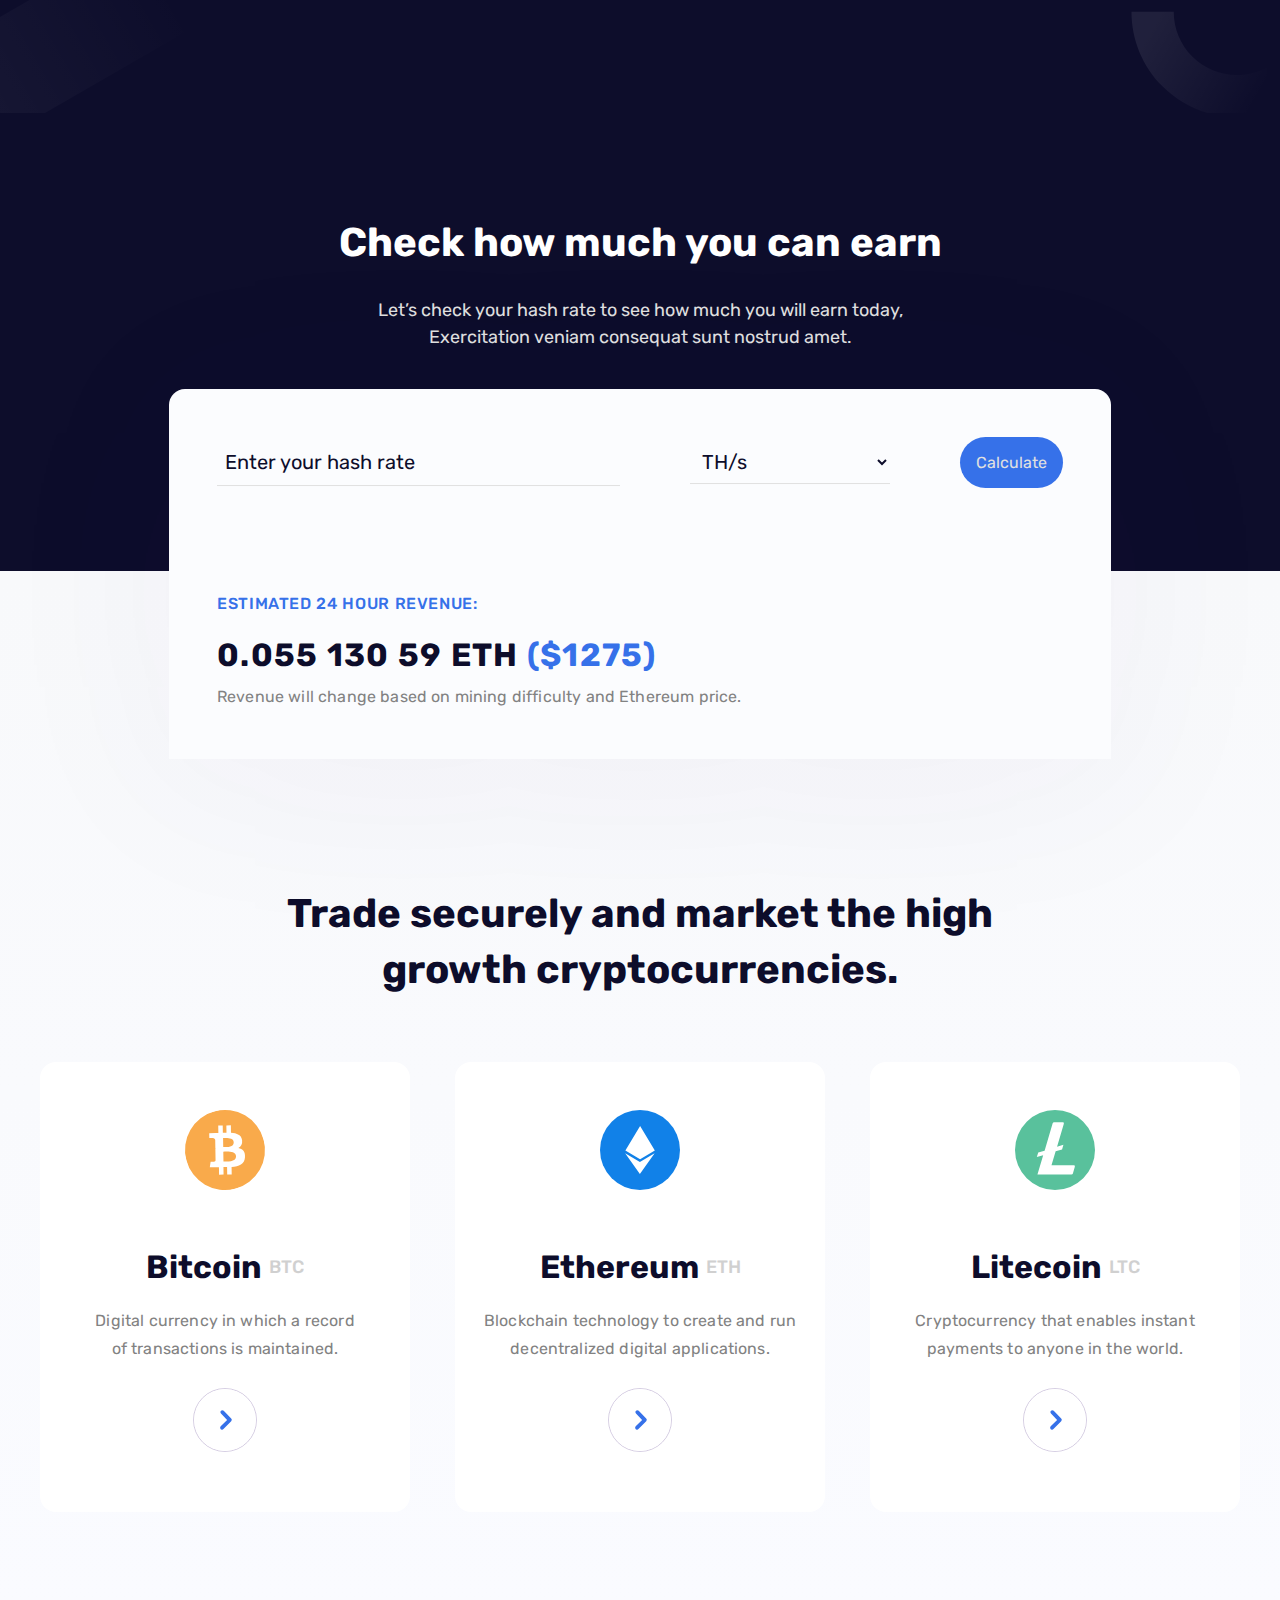
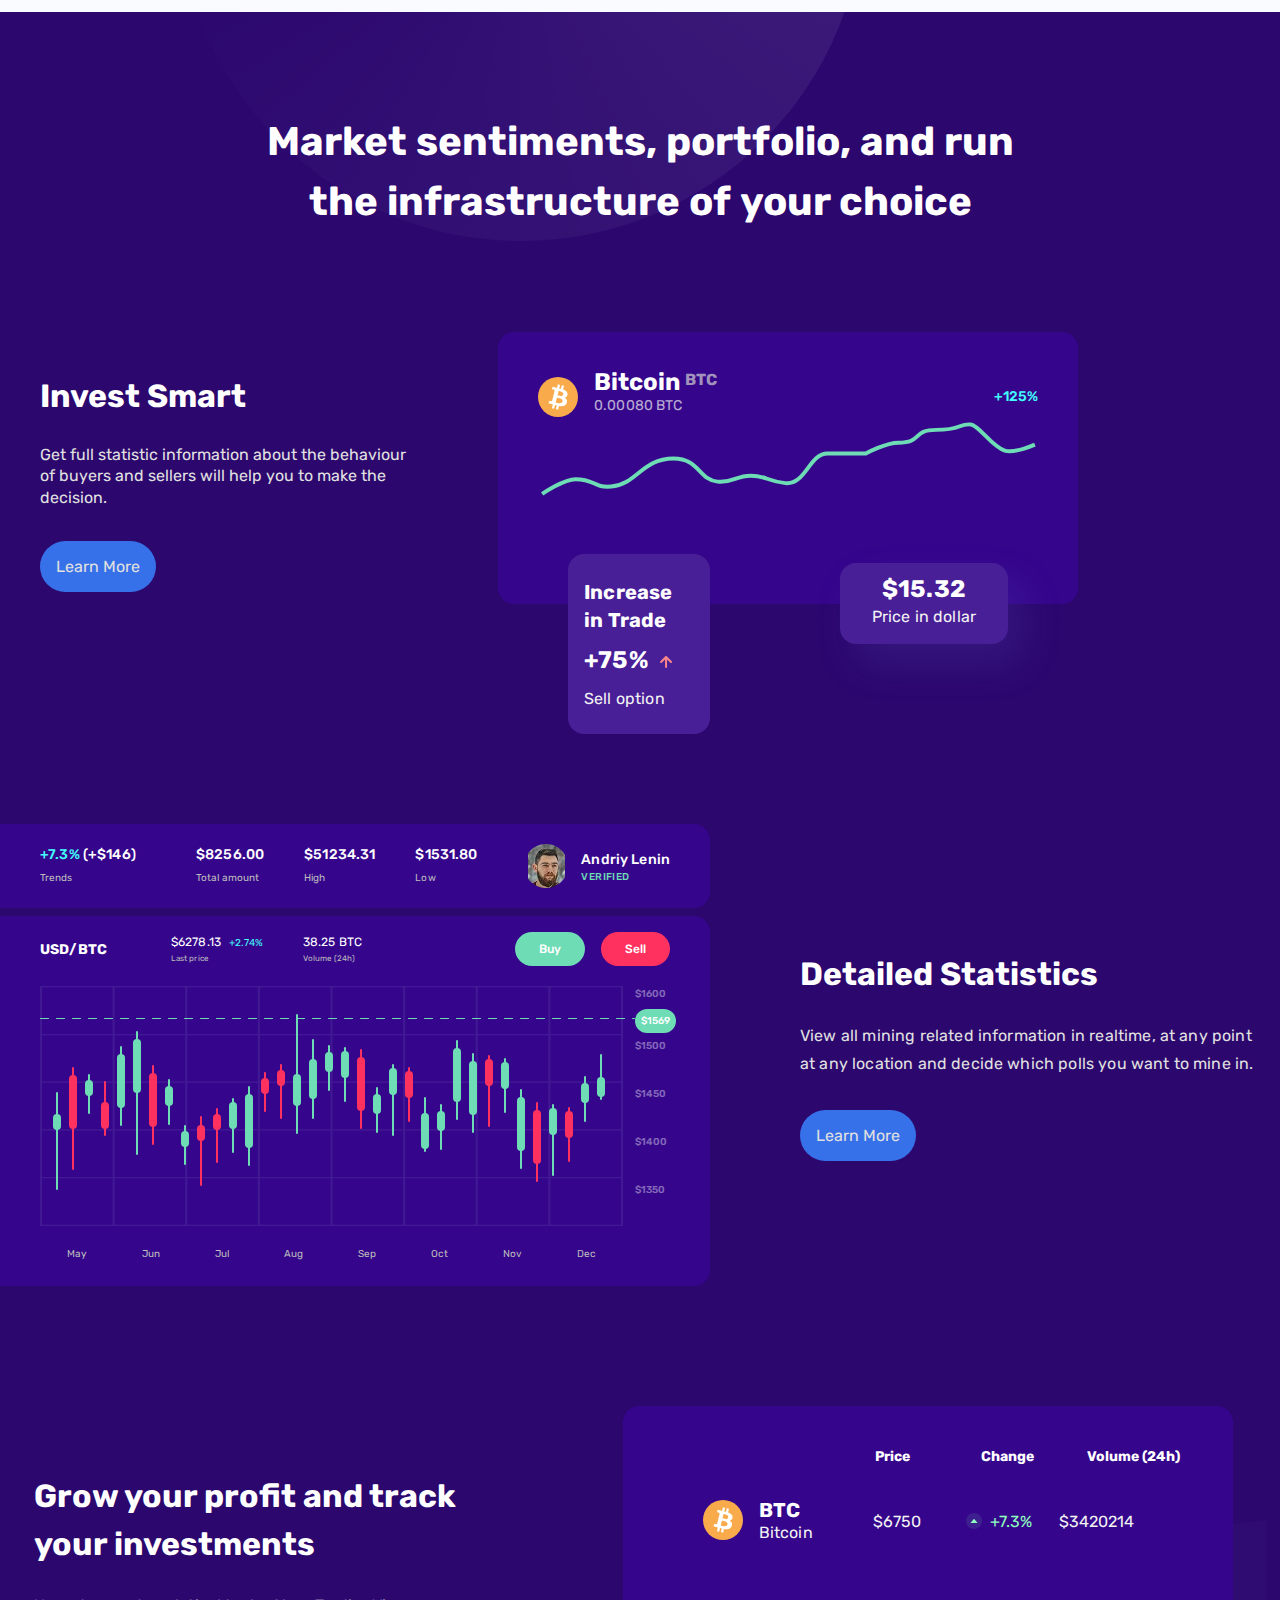
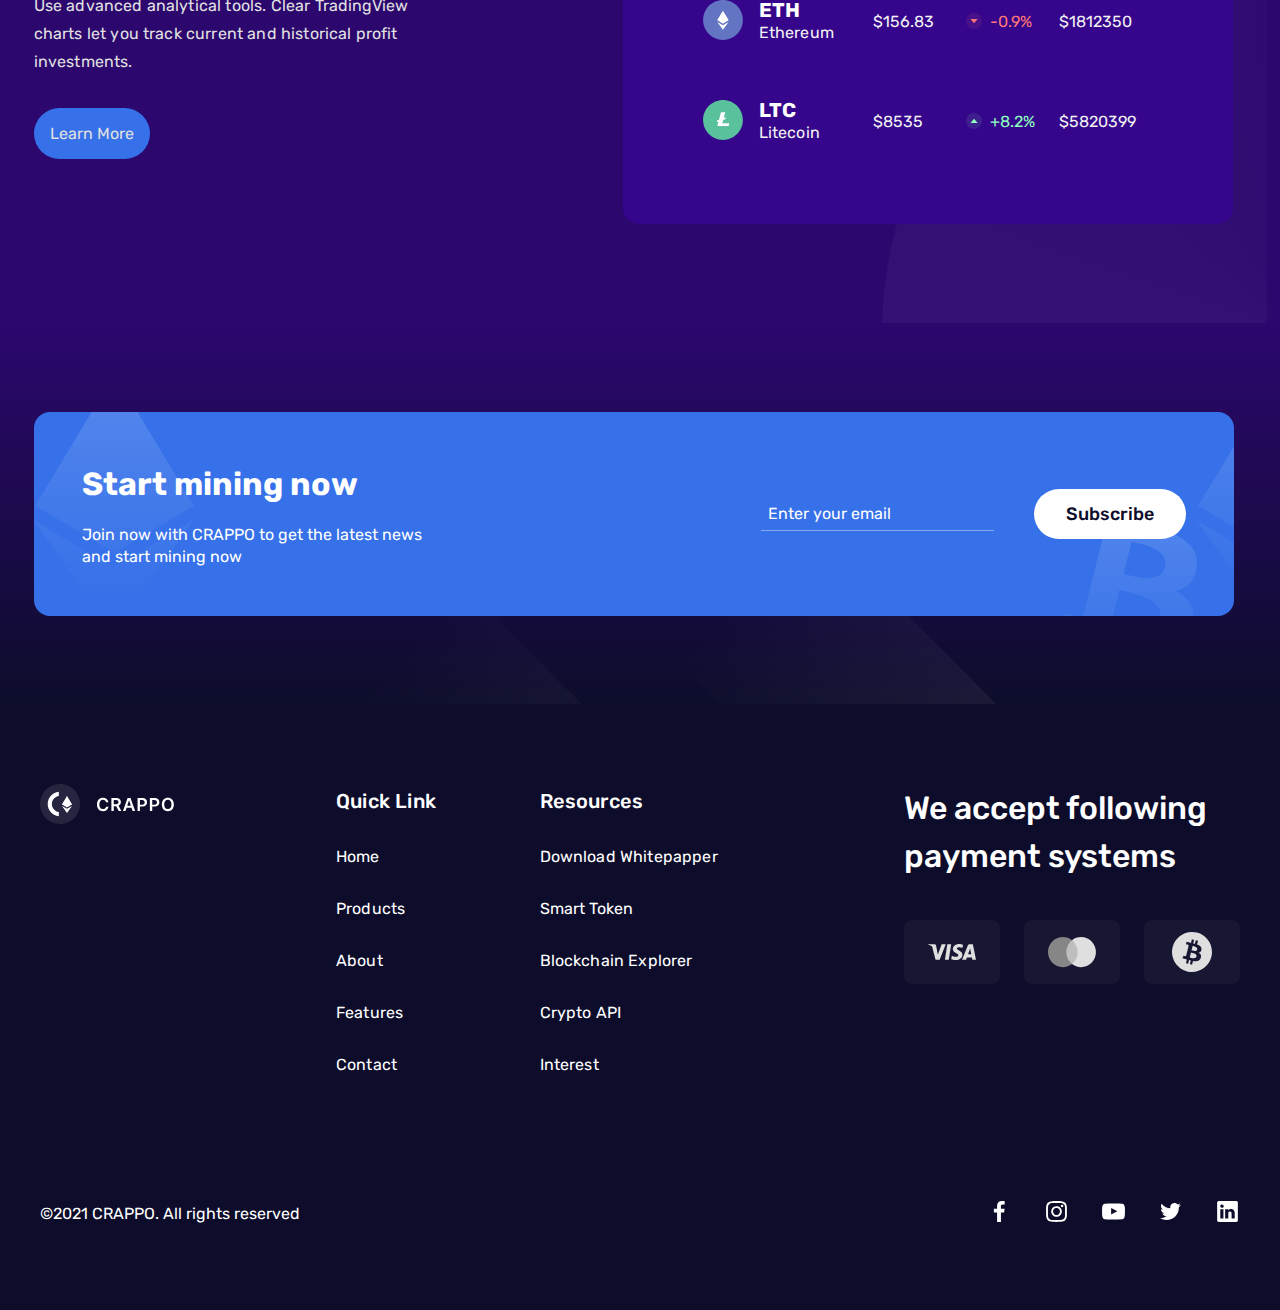
==== commit e3400512: "commit 2" ====
--- a/index.html
+++ b/index.html
@@ -1 +1 @@
-<!DOCTYPE html><html lang="en"><head><meta charset="UTF-8"/><meta http-equiv="X-UA-Compatible" content="IE=edge"/><meta name="viewport" content="width=device-width, initial-scale=1.0"/><title>Crappo</title><link rel="stylesheet" href="./css/main.css"/></head><body><header class="header"><div class="container"><div class="header__inner"> <a href="#" class="logo"><img src="./img/logo/logo.svg" alt="logo" class="logo__img"></a><nav class="nav"><ul class="menu"><li class="menu__item"> <a href="#" class="menu__link link">Products</a></li><li class="menu__item"> <a href="#" class="menu__link link">Features</a></li><li class="menu__item"> <a href="#" class="menu__link link">About</a></li><li class="menu__item"> <a href="#" class="menu__link link">Contact</a></li></ul><div class="header__buttons"> <button class="header__btn header__btn--login"> Login</button> <button class="header__btn header__btn--register"> Register</button></div></nav> <button class="burger" type="button"><svg class="icon icon--burger"><use href="./img/svgsprite/stack/svg/sprite.stack.svg#burger"></use></svg></button></div></div></header><main><section class="promo"><div class="container-fluid promo__fluid"><div class="container"><div class="promo__wrapper"><div class="promo__inner"><div class="promo__discount"><div class="promo__discount-count"> 75% SAVE</div><div class="promo__discount-text"> For the Black Friday weekend</div></div><h1 class="promo__title"> Fastest & secure platform to&#160;invest in&#160;crypto</h1><p class="promo__text"> Buy and sell cryptocurrencies, trusted by&#160;10M wallets with over $30 billion in&#160;transactions.</p> <button class="promo__btn btn" type="button"> <span>Try for FREE</span><div class="btn-circle"><svg class="icon icon--btn-arrow"><use href="./img/svgsprite/sprite.symbol.svg#btn-arrow"></use></svg></div></button></div><div class="promo__items"><div class="promo__item"><div class="promo__item-count"> $30B</div><div class="promo__item-text"> Digital Currency Exchanged</div></div><div class="promo__item"><div class="promo__item-count"> 10M+</div><div class="promo__item-text"> Trusted Wallets Investor</div></div><div class="promo__item"><div class="promo__item-count"> 195</div><div class="promo__item-text"> Countries Supported</div></div></div></div></div></div></section><section class="why"><div class="container-fluid why__fluid"><div class="container"><div class="why__inner"><div class="why__content"><h2 class="why__title title"> Why you should choose CRAPPO</h2><p class="why__text"> Experience the next generation cryptocurrency platform. No&#160;financial borders, extra fees, and fake reviews.</p> <button class="why__btn btn" type="button"> Learn More</button></div></div></div></div></section><section class="check"><div class="container"><div class="check__inner"><h2 class="check__title title"> Check how much you can earn</h2><p class="check__text"> Let&#8217;s check your hash rate to&#160;see how much you will earn today, Exercitation veniam consequat sunt nostrud amet.</p></div></div><div class="calc"><form action="#" class="calc__form"> <input type="text" class="calc__input" placeholder="Enter your hash rate"> <select class="calc__select" name="calc__select" id="calc__select"><option value="TH/s">TH/s</option><option value="TH/s">TH/s</option><option value="TH/s">TH/s</option><option value="TH/s">TH/s</option><option value="TH/s">TH/s</option><option value="TH/s">TH/s</option></select> <button class="calc__btn btn" type="button"> Calculate</button></form><div class="calc__inner"><div class="calc__title"> ESTIMATED 24 HOUR REVENUE:</div><div class="calc__count"> 0.055 130 59 ETH <span>($1275)</span></div><div class="calc__subtitle"> Revenue will change based on&#160;mining difficulty and Ethereum price.</div></div></div></section><section class="trade"><div class="container"><h2 class="trade__title"> Trade securely and market the high growth cryptocurrencies.</h2><div class="trade__inner"><div class="trade__item"><svg class="icon icon--trade-item1 trade__item-svg"><use href="./img/svgsprite/stack/svg/sprite.stack.svg#trade-item1"></use></svg><div class="trade__item-title"> Bitcoin <span>BTC</span></div><div class="trade__item-text"> Digital currency in&#160;which a&#160;record of&#160;transactions is&#160;maintained.</div> <button class="trade__item-btn btn"> <span>Start mining</span><svg class="icon icon--trade-btn"><use href="./img/svgsprite/stack/svg/sprite.stack.svg#trade-btn"></use></svg></button></div><div class="trade__item"><svg class="icon icon--trade-item2 trade__item-svg"><use href="./img/svgsprite/stack/svg/sprite.stack.svg#trade-item2"></use></svg><div class="trade__item-title"> Ethereum <span>ETH</span></div><div class="trade__item-text"> Blockchain technology to&#160;create and run decentralized digital applications.</div> <button class="trade__item-btn btn"> <span>Start mining</span><svg class="icon icon--trade-btn"><use href="./img/svgsprite/stack/svg/sprite.stack.svg#trade-btn"></use></svg></button></div><div class="trade__item"><svg class="icon icon--trade-item3 trade__item-svg"><use href="./img/svgsprite/stack/svg/sprite.stack.svg#trade-item3"></use></svg><div class="trade__item-title"> Litecoin <span>LTC</span></div><div class="trade__item-text"> Cryptocurrency that enables instant payments to&#160;anyone in&#160;the world.</div> <button class="trade__item-btn btn"> <span>Start mining</span><svg class="icon icon--trade-btn"><use href="./img/svgsprite/stack/svg/sprite.stack.svg#trade-btn"></use></svg></button></div></div></div></section><section class="market"><div class="container"><h2 class="market__title title"> Market sentiments, portfolio, and run the infrastructure of&#160;your choice</h2><div class="invest"><div class="invest__content"><h3 class="invest__title title-3"> Invest Smart</h3><p class="invest__text"> Get full statistic information about the behaviour of&#160;buyers and sellers will help you to&#160;make the decision.</p> <button class="invest__btn btn" type="button"> Learn More</button></div><div class="invest__graph"><div class="invest__graph-top"><div class="invest__graph-wrapper"><svg class="icon icon--bitcoin"><use href="./img/svgsprite/stack/svg/sprite.stack.svg#bitcoin"></use></svg><div class="invest__graph-title"> Bitcoin <span>BTC</span> <span class="count">0.00080 BTC</span></div></div><div class="invest__graph-percent"> +125%</div></div><svg class="icon icon--invest-graph invest__graph-svg"><use href="./img/svgsprite/stack/svg/sprite.stack.svg#invest-graph"></use></svg><div class="invest__increase"><div class="invest__increase-title"> Increase in&#160;Trade</div><div class="invest__increase-count"> +75%</div><div class="invest__increase-subtitle"> Sell option</div></div><div class="invest__dollars"><div class="invest__dollars-count"> $15.32</div><div class="invest__dollars-subtitle"> Price in&#160;dollar</div></div></div></div></div></section><section class="statistics"><div class="container-fluid statistics__fluid"><div class="container"><div class="statistics__graph"><div class="statistics__top"><div class="statistics__course"><div class="statistics__top-col"><div class="statistics__top-row"> <span>+7.3%</span> (+$146)</div><div class="statistics__top-row"> Trends</div></div><div class="statistics__top-col"><div class="statistics__top-row"> $8256.00</div><div class="statistics__top-row"> Total amount</div></div><div class="statistics__top-col"><div class="statistics__top-row"> $51234.31</div><div class="statistics__top-row"> High</div></div><div class="statistics__top-col"><div class="statistics__top-row"> $1531.80</div><div class="statistics__top-row"> Low</div></div></div><div class="statistics__author"><picture><source srcset="./img/statistics/author.webp 1x, ./img/statistics/author@2x.webp 2x" type="image/webp"><source srcset="./img/statistics/author.png 1x, ./img/statistics/author@2x.png 2x" type="image/png"> <img src="./img/statistics/author.png" alt="автор"></picture><div class="statistics__author-inner"> <a href="#" class="statistics__author-name">Andriy Lenin</a><div class="statistics__author-status"> VERIFIED</div></div></div></div><div class="statistics__wrapper"><div class="statistics__wrapper-top"><div class="statistics__info"><div class="statistics__name"> USD/BTC</div><div class="statistics__col statistics__col--plus"> <span>$6278.13</span> <span>Last price</span></div><div class="statistics__col"> <span>38.25 BTC</span> <span>Volume (24h)</span></div></div><div class="statistics__btns"> <button class="statistics__btn statistics__btn--buy" type="button"> Buy</button> <button class="statistics__btn statistics__btn--sell" type="button"> Sell</button></div></div><div class="statistics__inner"><div class="statistics__inner-left"><div class="statistics__inner-graph"></div><div class="statistics__inner-months"> <span>May</span> <span>Jun</span> <span>Jul</span> <span>Aug</span> <span>Sep</span> <span>Oct</span> <span>Nov</span> <span>Dec</span></div></div><div class="statistics__inner-values"> <span>$1600</span> <span class="statistics__inner-selected">$1569</span> <span>$1500</span> <span>$1450</span> <span>$1400</span> <span>$1350</span></div></div></div></div><div class="statistics__content"><h3 class="statistics__title title-3"> Detailed Statistics</h3><p class="statistics__text"> View all mining related information in&#160;realtime, at&#160;any point at&#160;any location and decide which polls you want to mine in.</p> <button class="statistics__content-btn btn"> Learn More</button></div></div></div></section><section class="grow"><div class="container-fluid grow__fluid"><div class="container"><div class="grow__inner"><div class="grow__content"><h3 class="grow__title title-3"> Grow your profit and track your investments</h3><p class="grow__text"> Use advanced analytical tools. Clear TradingView charts let you track current and historical profit investments.</p> <button class="grow__btn btn" type="button"> Learn More</button></div><div class="grow__table"><div class="grow__names"><div class="grow__name"> Price</div><div class="grow__name"> Change</div><div class="grow__name"> Volume (24h)</div></div><div class="grow__row"><div class="grow__crypt"><svg class="icon icon--bitcoin"><use href="./img/svgsprite/stack/svg/sprite.stack.svg#bitcoin"></use></svg><div class="grow__crypt-title"> <span>BTC</span> <span>Bitcoin</span></div></div><div class="grow__price"> $6750</div><div class="grow__change grow__change--up"> +7.3%</div><div class="grow__volume"> $3420214</div></div><div class="grow__row"><div class="grow__crypt"><svg class="icon icon--eth"><use href="./img/svgsprite/stack/svg/sprite.stack.svg#eth"></use></svg><div class="grow__crypt-title"> <span>ETH</span> <span>Ethereum</span></div></div><div class="grow__price"> $156.83</div><div class="grow__change grow__change--down"> -0.9%</div><div class="grow__volume"> $1812350</div></div><div class="grow__row"><div class="grow__crypt"><svg class="icon icon--ltc"><use href="./img/svgsprite/stack/svg/sprite.stack.svg#ltc"></use></svg><div class="grow__crypt-title"> <span>LTC</span> <span>Litecoin</span></div></div><div class="grow__price"> $8535</div><div class="grow__change grow__change--up"> +8.2%</div><div class="grow__volume"> $5820399</div></div></div></div></div></div></section><div class="start"><div class="container-fluid start__fluid"><div class="container"><div class="start__inner"><div class="start__info"><div class="start__title"> Start mining now</div><p class="start__text"> Join now with CRAPPO to&#160;get the latest news and start mining now</p></div><form action="#" class="form"> <input class="form__input" type="text" placeholder="Enter your email"> <button class="form__btn" type="submit"> Subscribe</button></form></div></div></div></div></main><footer class="footer"><div class="container"><div class="footer__inner"> <a href="#" class="logo"><img src="./img/logo/logo.svg" alt="logo" class="logo__img"></a><nav class="footer__nav"><ul class="footer__menu"><li class="footer__item footer__item--title"> <a href="#" class="footer__link link footer__link--title">Quick Link</a></li><li class="footer__item"> <a href="#" class="footer__link link">Home</a></li><li class="footer__item"> <a href="#" class="footer__link link">Products</a></li><li class="footer__item"> <a href="#" class="footer__link link">About</a></li><li class="footer__item"> <a href="#" class="footer__link link">Features</a></li><li class="footer__item"> <a href="#" class="footer__link link">Contact</a></li></ul><ul class="footer__menu"><li class="footer__item footer__item--title"> <a href="#" class="footer__link link footer__link--title">Resources</a></li><li class="footer__item"> <a href="#" class="footer__link link">Download Whitepapper</a></li><li class="footer__item"> <a href="#" class="footer__link link">Smart Token</a></li><li class="footer__item"> <a href="#" class="footer__link link">Blockchain Explorer</a></li><li class="footer__item"> <a href="#" class="footer__link link">Crypto API</a></li><li class="footer__item"> <a href="#" class="footer__link link">Interest</a></li></ul></nav><div class="payment"><div class="payment__title"> We&#160;accept following payment systems</div><ul class="payment__list"><li class="payment__item"><a href="#" class="payment__link"><div class="payment__opacity"></div><svg class="icon icon--visa"><use href="./img/svgsprite/stack/svg/sprite.stack.svg#visa"></use></svg></a></li><li class="payment__item"><a href="#" class="payment__link"><div class="payment__opacity"></div><svg class="icon icon--mastercard"><use href="./img/svgsprite/stack/svg/sprite.stack.svg#mastercard"></use></svg></a></li><li class="payment__item"><a href="#" class="payment__link"><div class="payment__opacity"></div><svg class="icon icon--bitcoincard"><use href="./img/svgsprite/stack/svg/sprite.stack.svg#bitcoincard"></use></svg></a></li></ul></div></div><div class="copy"><div class="copy__text"> &#169;2021 CRAPPO. All rights reserved</div><ul class="social"><li class="social__item"> <a href="#" class="social__link"><svg class="icon icon--facebook"><use href="./img/svgsprite/sprite.symbol.svg#facebook"></use></svg></a></li><li class="social__item"> <a href="#" class="social__link"><svg class="icon icon--instagram"><use href="./img/svgsprite/sprite.symbol.svg#instagram"></use></svg></a></li><li class="social__item"> <a href="#" class="social__link"><svg class="icon icon--youtube"><use href="./img/svgsprite/sprite.symbol.svg#youtube"></use></svg></a></li><li class="social__item"> <a href="#" class="social__link"><svg class="icon icon--twitter"><use href="./img/svgsprite/sprite.symbol.svg#twitter"></use></svg></a></li><li class="social__item"> <a href="#" class="social__link"><svg class="icon icon--linkedin"><use href="./img/svgsprite/sprite.symbol.svg#linkedin"></use></svg></a></li></ul></div></div></footer><script src="./js/header.bundle.js"></script><script src="./js/index.bundle.js"></script></body></html>+<!DOCTYPE html><html lang="en"><head><meta charset="UTF-8"/><meta http-equiv="X-UA-Compatible" content="IE=edge"/><meta name="viewport" content="width=device-width, initial-scale=1.0"/><title>Crappo</title><link rel="stylesheet" href="./css/main.css"/></head><body><header class="header"><div class="container"><div class="header__inner"> <a href="#" class="logo"><img src="./img/logo/logo.svg" alt="logo" class="logo__img"></a><nav class="nav"><ul class="menu"><li class="menu__item"> <a href="#" class="menu__link link">Products</a></li><li class="menu__item"> <a href="#" class="menu__link link">Features</a></li><li class="menu__item"> <a href="#" class="menu__link link">About</a></li><li class="menu__item"> <a href="#" class="menu__link link">Contact</a></li></ul><div class="header__buttons"> <button class="header__btn header__btn--login"> Login</button> <button class="header__btn header__btn--register"> Register</button></div></nav> <button class="burger" type="button"><svg class="icon icon--burger"><use href="./img/svgsprite/stack/svg/sprite.stack.svg#burger"></use></svg></button></div></div></header><main><section class="promo"><div class="container-fluid promo__fluid"><div class="container"><div class="promo__wrapper"><div class="promo__inner"><div class="promo__discount"><div class="promo__discount-count"> 75% SAVE</div><div class="promo__discount-text"> For the Black Friday weekend</div></div><h1 class="promo__title"> Fastest & secure platform to&#160;invest in&#160;crypto</h1><p class="promo__text"> Buy and sell cryptocurrencies, trusted by&#160;10M wallets with over $30 billion in&#160;transactions.</p> <button class="promo__btn btn" type="button"> <span>Try for FREE</span><div class="btn-circle"><svg class="icon icon--btn-arrow"><use href="./img/svgsprite/sprite.symbol.svg#btn-arrow"></use></svg></div></button></div><div class="promo__items"><div class="promo__item"><div class="promo__item-count"> $30B</div><div class="promo__item-text"> Digital Currency Exchanged</div></div><div class="promo__item"><div class="promo__item-count"> 10M+</div><div class="promo__item-text"> Trusted Wallets Investor</div></div><div class="promo__item"><div class="promo__item-count"> 195</div><div class="promo__item-text"> Countries Supported</div></div></div></div></div></div></section><section class="why"><div class="container-fluid why__fluid"><div class="container"><div class="why__inner"><div class="why__content"><h2 class="why__title title"> Why you should choose CRAPPO</h2><p class="why__text"> Experience the next generation cryptocurrency platform. No&#160;financial borders, extra fees, and fake reviews.</p> <button class="why__btn btn" type="button"> Learn More</button></div></div></div></div></section><section class="check"><div class="container"><div class="check__inner"><h2 class="check__title title"> Check how much you can earn</h2><p class="check__text"> Let&#8217;s check your hash rate to&#160;see how much you will earn today, Exercitation veniam consequat sunt nostrud amet.</p></div></div><div class="calc"><form action="#" class="calc__form"> <input type="text" class="calc__input" placeholder="Enter your hash rate"> <select class="calc__select" name="calc__select" id="calc__select"><option value="TH/s">TH/s</option><option value="TH/s">TH/s</option><option value="TH/s">TH/s</option><option value="TH/s">TH/s</option><option value="TH/s">TH/s</option><option value="TH/s">TH/s</option></select> <button class="calc__btn btn" type="button"> Calculate</button></form><div class="calc__inner"><div class="calc__title"> ESTIMATED 24 HOUR REVENUE:</div><div class="calc__count"> 0.055 130 59 ETH <span>($1275)</span></div><div class="calc__subtitle"> Revenue will change based on&#160;mining difficulty and Ethereum price.</div></div></div></section><section class="trade"><div class="container"><h2 class="trade__title"> Trade securely and market the high growth cryptocurrencies.</h2><div class="trade__inner"><div class="trade__item"><svg class="icon icon--trade-item1 trade__item-svg"><use href="./img/svgsprite/stack/svg/sprite.stack.svg#trade-item1"></use></svg><div class="trade__item-title"> Bitcoin <span>BTC</span></div><div class="trade__item-text"> Digital currency in&#160;which a&#160;record of&#160;transactions is&#160;maintained.</div> <button class="trade__item-btn btn"> <span>Start mining</span><svg class="icon icon--trade-btn"><use href="./img/svgsprite/stack/svg/sprite.stack.svg#trade-btn"></use></svg></button></div><div class="trade__item"><svg class="icon icon--trade-item2 trade__item-svg"><use href="./img/svgsprite/stack/svg/sprite.stack.svg#trade-item2"></use></svg><div class="trade__item-title"> Ethereum <span>ETH</span></div><div class="trade__item-text"> Blockchain technology to&#160;create and run decentralized digital applications.</div> <button class="trade__item-btn btn"> <span>Start mining</span><svg class="icon icon--trade-btn"><use href="./img/svgsprite/stack/svg/sprite.stack.svg#trade-btn"></use></svg></button></div><div class="trade__item"><svg class="icon icon--trade-item3 trade__item-svg"><use href="./img/svgsprite/stack/svg/sprite.stack.svg#trade-item3"></use></svg><div class="trade__item-title"> Litecoin <span>LTC</span></div><div class="trade__item-text"> Cryptocurrency that enables instant payments to&#160;anyone in&#160;the world.</div> <button class="trade__item-btn btn"> <span>Start mining</span><svg class="icon icon--trade-btn"><use href="./img/svgsprite/stack/svg/sprite.stack.svg#trade-btn"></use></svg></button></div></div></div></section><section class="market"><div class="container"><h2 class="market__title title"> Market sentiments, portfolio, and run the infrastructure of&#160;your choice</h2><div class="invest"><div class="invest__content"><h3 class="invest__title title-3"> Invest Smart</h3><p class="invest__text"> Get full statistic information about the behaviour of&#160;buyers and sellers will help you to&#160;make the decision.</p> <button class="invest__btn btn" type="button"> Learn More</button></div><div class="invest__graph"><div class="invest__graph-top"><div class="invest__graph-wrapper"><svg class="icon icon--bitcoin"><use href="./img/svgsprite/stack/svg/sprite.stack.svg#bitcoin"></use></svg><div class="invest__graph-title"> Bitcoin <span>BTC</span> <span class="count">0.00080 BTC</span></div></div><div class="invest__graph-percent"> +125%</div></div><svg class="icon icon--invest-graph invest__graph-svg"><use href="./img/svgsprite/stack/svg/sprite.stack.svg#invest-graph"></use></svg><div class="invest__increase"><div class="invest__increase-title"> Increase in&#160;Trade</div><div class="invest__increase-count"> +75%</div><div class="invest__increase-subtitle"> Sell option</div></div><div class="invest__dollars"><div class="invest__dollars-count"> $15.32</div><div class="invest__dollars-subtitle"> Price in&#160;dollar</div></div></div></div></div></section><section class="statistics"><div class="container-fluid statistics__fluid"><div class="statistics__graph"><div class="statistics__top"><div class="statistics__course"><div class="statistics__top-col"><div class="statistics__top-row"> <span>+7.3%</span> (+$146)</div><div class="statistics__top-row"> Trends</div></div><div class="statistics__top-col"><div class="statistics__top-row"> $8256.00</div><div class="statistics__top-row"> Total amount</div></div><div class="statistics__top-col"><div class="statistics__top-row"> $51234.31</div><div class="statistics__top-row"> High</div></div><div class="statistics__top-col"><div class="statistics__top-row"> $1531.80</div><div class="statistics__top-row"> Low</div></div></div><div class="statistics__author"><picture><source srcset="./img/statistics/author.webp 1x, ./img/statistics/author@2x.webp 2x" type="image/webp"><source srcset="./img/statistics/author.png 1x, ./img/statistics/author@2x.png 2x" type="image/png"> <img src="./img/statistics/author.png" alt="автор"></picture><div class="statistics__author-inner"> <a href="#" class="statistics__author-name">Andriy Lenin</a><div class="statistics__author-status"> VERIFIED</div></div></div></div><div class="statistics__wrapper"><div class="statistics__wrapper-top"><div class="statistics__info"><div class="statistics__name"> USD/BTC</div><div class="statistics__col statistics__col--plus"> <span>$6278.13</span> <span>Last price</span></div><div class="statistics__col"> <span>38.25 BTC</span> <span>Volume (24h)</span></div></div><div class="statistics__btns"> <button class="statistics__btn statistics__btn--buy" type="button"> Buy</button> <button class="statistics__btn statistics__btn--sell" type="button"> Sell</button></div></div><div class="statistics__inner"><div class="statistics__inner-left"><div class="statistics__inner-graph"></div><div class="statistics__inner-months"> <span>May</span> <span>Jun</span> <span>Jul</span> <span>Aug</span> <span>Sep</span> <span>Oct</span> <span>Nov</span> <span>Dec</span></div></div><div class="statistics__inner-values"> <span>$1600</span> <span class="statistics__inner-selected">$1569</span> <span>$1500</span> <span>$1450</span> <span>$1400</span> <span>$1350</span></div></div></div></div><div class="statistics__content"><h3 class="statistics__title title-3"> Detailed Statistics</h3><p class="statistics__text"> View all mining related information in&#160;realtime, at&#160;any point at&#160;any location and decide which polls you want to mine in.</p> <button class="statistics__content-btn btn"> Learn More</button></div></div></section><section class="grow"><div class="container-fluid grow__fluid"><div class="container"><div class="grow__inner"><div class="grow__content"><h3 class="grow__title title-3"> Grow your profit and track your investments</h3><p class="grow__text"> Use advanced analytical tools. Clear TradingView charts let you track current and historical profit investments.</p> <button class="grow__btn btn" type="button"> Learn More</button></div><div class="grow__table"><div class="grow__names"><div class="grow__name"> Price</div><div class="grow__name"> Change</div><div class="grow__name"> Volume (24h)</div></div><div class="grow__row"><div class="grow__crypt"><svg class="icon icon--bitcoin"><use href="./img/svgsprite/stack/svg/sprite.stack.svg#bitcoin"></use></svg><div class="grow__crypt-title"> <span>BTC</span> <span>Bitcoin</span></div></div><div class="grow__price"> $6750</div><div class="grow__change grow__change--up"> +7.3%</div><div class="grow__volume"> $3420214</div></div><div class="grow__row"><div class="grow__crypt"><svg class="icon icon--eth"><use href="./img/svgsprite/stack/svg/sprite.stack.svg#eth"></use></svg><div class="grow__crypt-title"> <span>ETH</span> <span>Ethereum</span></div></div><div class="grow__price"> $156.83</div><div class="grow__change grow__change--down"> -0.9%</div><div class="grow__volume"> $1812350</div></div><div class="grow__row"><div class="grow__crypt"><svg class="icon icon--ltc"><use href="./img/svgsprite/stack/svg/sprite.stack.svg#ltc"></use></svg><div class="grow__crypt-title"> <span>LTC</span> <span>Litecoin</span></div></div><div class="grow__price"> $8535</div><div class="grow__change grow__change--up"> +8.2%</div><div class="grow__volume"> $5820399</div></div></div></div></div></div></section><div class="start"><div class="container-fluid start__fluid"><div class="container"><div class="start__inner"><div class="start__info"><div class="start__title"> Start mining now</div><p class="start__text"> Join now with CRAPPO to&#160;get the latest news and start mining now</p></div><form action="#" class="form"> <input class="form__input" type="text" placeholder="Enter your email"> <button class="form__btn" type="submit"> Subscribe</button></form></div></div></div></div></main><footer class="footer"><div class="container"><div class="footer__inner"> <a href="#" class="logo"><img src="./img/logo/logo.svg" alt="logo" class="logo__img"></a><nav class="footer__nav"><ul class="footer__menu"><li class="footer__item footer__item--title"> <a href="#" class="footer__link link footer__link--title">Quick Link</a></li><li class="footer__item"> <a href="#" class="footer__link link">Home</a></li><li class="footer__item"> <a href="#" class="footer__link link">Products</a></li><li class="footer__item"> <a href="#" class="footer__link link">About</a></li><li class="footer__item"> <a href="#" class="footer__link link">Features</a></li><li class="footer__item"> <a href="#" class="footer__link link">Contact</a></li></ul><ul class="footer__menu"><li class="footer__item footer__item--title"> <a href="#" class="footer__link link footer__link--title">Resources</a></li><li class="footer__item"> <a href="#" class="footer__link link">Download Whitepapper</a></li><li class="footer__item"> <a href="#" class="footer__link link">Smart Token</a></li><li class="footer__item"> <a href="#" class="footer__link link">Blockchain Explorer</a></li><li class="footer__item"> <a href="#" class="footer__link link">Crypto API</a></li><li class="footer__item"> <a href="#" class="footer__link link">Interest</a></li></ul></nav><div class="payment"><div class="payment__title"> We&#160;accept following payment systems</div><ul class="payment__list"><li class="payment__item"><a href="#" class="payment__link"><div class="payment__opacity"></div><svg class="icon icon--visa"><use href="./img/svgsprite/stack/svg/sprite.stack.svg#visa"></use></svg></a></li><li class="payment__item"><a href="#" class="payment__link"><div class="payment__opacity"></div><svg class="icon icon--mastercard"><use href="./img/svgsprite/stack/svg/sprite.stack.svg#mastercard"></use></svg></a></li><li class="payment__item"><a href="#" class="payment__link"><div class="payment__opacity"></div><svg class="icon icon--bitcoincard"><use href="./img/svgsprite/stack/svg/sprite.stack.svg#bitcoincard"></use></svg></a></li></ul></div></div><div class="copy"><div class="copy__text"> &#169;2021 CRAPPO. All rights reserved</div><ul class="social"><li class="social__item"> <a href="#" class="social__link"><svg class="icon icon--facebook"><use href="./img/svgsprite/sprite.symbol.svg#facebook"></use></svg></a></li><li class="social__item"> <a href="#" class="social__link"><svg class="icon icon--instagram"><use href="./img/svgsprite/sprite.symbol.svg#instagram"></use></svg></a></li><li class="social__item"> <a href="#" class="social__link"><svg class="icon icon--youtube"><use href="./img/svgsprite/sprite.symbol.svg#youtube"></use></svg></a></li><li class="social__item"> <a href="#" class="social__link"><svg class="icon icon--twitter"><use href="./img/svgsprite/sprite.symbol.svg#twitter"></use></svg></a></li><li class="social__item"> <a href="#" class="social__link"><svg class="icon icon--linkedin"><use href="./img/svgsprite/sprite.symbol.svg#linkedin"></use></svg></a></li></ul></div></div></footer><script src="./js/header.bundle.js"></script><script src="./js/index.bundle.js"></script></body></html>--- a/css/main.css
+++ b/css/main.css
@@ -1,2 +1,2 @@
-@charset "UTF-8";*{padding:0;margin:0;border:0}*,::after,::before{-webkit-box-sizing:border-box;box-sizing:border-box}a,a:hover,a:link,a:visited{text-decoration:none}aside,footer,header,legend,main,nav,section{display:block}h1,h2,h3,h4,h5,h6,p{font-size:inherit;font-weight:inherit}ul,ul li{list-style:none}img{vertical-align:top}img,svg{max-width:100%;height:auto}address{font-style:normal}input,select,textarea{background-color:transparent}button,input,select,textarea{font-family:inherit;font-size:inherit;color:inherit}input::-ms-clear{display:none}button,input[type=submit]{display:inline-block;-webkit-box-shadow:none;box-shadow:none;background-color:transparent;background:0 0;cursor:pointer}button:active,button:focus,input:active,input:focus{outline:0}button::-moz-focus-inner{padding:0;border:0}label{cursor:pointer}:root{--container-width:1230px;--container-padding:15px;--font-main:"Rubik", sans-serif;--font-accent:"Rubik", sans-serif;--font-family:"Rubik", sans-serif;--font-titles:var(--font-accent);--page-bg:#fff;--text-color:var(--neutral---grey-5);--accent:var(--neutral---grey-5);--link-color:var(--neutral-white);--color---primary:#0d0d2b;--color---secondary:#2b076e;--color---accent:#3671e9;--neutral-white:#fff;--neutral-grey-6:#f2f2f2;--neutral---grey-5:#e0e0e0;--neutral-grey-4:#bdbdbd;--neutral---grey-3:#828282}.dark{--page-bg:#252526;--text-color:#fff}@font-face{font-family:Rubik;font-display:swap;src:url(../fonts/Rubik-Bold.woff2) format("woff2"),url(../fonts/Rubik-Bold.woff) format("woff");font-weight:700;font-style:normal}@font-face{font-family:Rubik;font-display:swap;src:url(../fonts/Rubik-Medium.woff2) format("woff2"),url(../fonts/Rubik-Medium.woff) format("woff");font-weight:500;font-style:normal}@font-face{font-family:Rubik;font-display:swap;src:url(../fonts/Rubik-Regular.woff2) format("woff2"),url(../fonts/Rubik-Regular.woff) format("woff");font-weight:400;font-style:normal}html{scroll-behavior:smooth;background-color:#fff}body{background-color:var(--page-bg);color:var(--text-color);font-family:var(--font-accent);font-size:16px;font-weight:400;line-height:137%}body.lock{overflow-y:hidden}img{display:block}a{color:var(--link-color)}code,pre.code{background-color:#e9f1f6;padding:.2rem;border-radius:4px}pre.code{overflow-x:auto;padding:1rem}.docs{display:grid;line-height:1.5}.docs p{margin:1rem 0}.docs ol,.docs ul{padding-left:2rem}.docs ol li,.docs ul li{list-style:disc;margin-bottom:.5rem}.docs ol li{list-style:decimal}.docs section,.docs section.docs{padding:40px 0}.docs section+section{border-top:1px solid #dae5e9}.docs small{font-size:1rem;color:#acacac}.docs .title-1:first-child,.docs .title-2:first-child{margin-top:0!important}.test,.test-2{width:600px;height:300px;margin:50px auto;background-color:#999;background-position:center center;background-size:cover;background-repeat:no-repeat}.test{background-image:url(./../img/project-02.jpg)}.test-2{background-image:-webkit-image-set(url(./../img/project-02.jpg) 1x,url(./../img/project-02@2x.jpg) 2x);background-image:image-set(url(./../img/project-02.jpg) 1x,url(./../img/project-02@2x.jpg) 2x)}.font-1{font-family:"Montserrat";font-weight:700;font-style:italic}.font-2{font-family:"FirasansBook";font-weight:400}.none{display:none!important}.visually-hidden{position:absolute;width:1px;height:1px;margin:-1px;border:0;padding:0;white-space:nowrap;clip-path:inset(100%);clip:rect(0 0 0 0);overflow:hidden}.no-scroll{overflow-y:hidden}.text-left{text-align:left}.text-right{text-align:right}.text-center{text-align:center}.d-flex{display:-webkit-box;display:-ms-flexbox;display:flex}.flex-center{-webkit-box-pack:center;-ms-flex-pack:center;justify-content:center}.container{margin:0 auto;padding:0 var(--container-padding);max-width:var(--container-width);width:100%}.container-fluid{width:99vw}body,html{min-height:100vh;-webkit-box-orient:vertical;-webkit-box-direction:normal;-ms-flex-direction:column;flex-direction:column}.footer{margin-top:auto;background-color:#e3e3e3}.btn,body,html{display:-webkit-box;display:-ms-flexbox;display:flex}.btn{padding:16px 16px 16px 24px;border-radius:32px;background:var(--color---accent);-webkit-box-align:center;-ms-flex-align:center;align-items:center}.btn,.btn span,.btn-circle{-webkit-transition:all .2s ease-in;transition:all .2s ease-in}.btn span{font-weight:500;font-size:18px;line-height:150%;color:var(--neutral-white)}.btn:hover{background-color:#359aff}.btn:hover span{color:#000}.btn:hover svg{fill:#fff}.btn:hover .btn-circle{background-color:#000}.btn-circle{border-radius:100%;background-color:var(--neutral-white);width:32px;height:32px;display:-webkit-box;display:-ms-flexbox;display:flex;-webkit-box-align:center;-ms-flex-align:center;align-items:center;-webkit-box-pack:center;-ms-flex-pack:center;justify-content:center;margin-left:24px}.burger{display:none;width:34px;height:18px}.calc{position:absolute;bottom:-373px;left:50%;-webkit-transform:translate(-50%,-50%);-ms-transform:translate(-50%,-50%);transform:translate(-50%,-50%);padding:48px;background:#fbfcfe;border-radius:16px 16px 0 0;max-width:942px;width:80%;-webkit-box-shadow:0 20px 200px 0 rgba(57,23,119,.05);box-shadow:0 20px 200px 0 rgba(57,23,119,.05)}.calc__form{display:-webkit-box;display:-ms-flexbox;display:flex;-webkit-box-align:center;-ms-flex-align:center;align-items:center;-webkit-box-pack:justify;-ms-flex-pack:justify;justify-content:space-between;gap:48px;margin-bottom:105px}.calc__input{max-width:403px;width:100%;padding:8px;border-bottom:1px solid var(--neutral---grey-5);font-family:var(--font-family);font-weight:400;font-size:20px;line-height:150%;color:var(--color---primary)}.calc__input::-webkit-input-placeholder{font-family:var(--font-family);font-weight:400;font-size:20px;line-height:150%;color:var(--color---primary)}.calc__input::-moz-placeholder{font-family:var(--font-family);font-weight:400;font-size:20px;line-height:150%;color:var(--color---primary)}.calc__input:-ms-input-placeholder,.calc__select:-ms-input-placeholder{font-family:var(--font-family);font-weight:400;font-size:20px;line-height:150%;color:var(--color---primary)}.calc__input::-ms-input-placeholder{font-family:var(--font-family);font-weight:400;font-size:20px;line-height:150%;color:var(--color---primary)}.calc__input::placeholder{font-family:var(--font-family);font-weight:400;font-size:20px;line-height:150%;color:var(--color---primary)}.calc__select{max-width:200px;width:100%;padding:8px;border-bottom:1px solid var(--neutral---grey-5);font-family:var(--font-family);font-weight:400;font-size:20px;line-height:150%;color:var(--color---primary);-webkit-transition:all .2s ease-in;transition:all .2s ease-in}.calc__select::-webkit-input-placeholder{font-family:var(--font-family);font-weight:400;font-size:20px;line-height:150%;color:var(--color---primary)}.calc__select::-moz-placeholder{font-family:var(--font-family);font-weight:400;font-size:20px;line-height:150%;color:var(--color---primary)}.calc__select::-ms-input-placeholder{font-family:var(--font-family);font-weight:400;font-size:20px;line-height:150%;color:var(--color---primary)}.calc__select::placeholder{font-family:var(--font-family);font-weight:400;font-size:20px;line-height:150%;color:var(--color---primary)}.calc__count,.calc__title{letter-spacing:.04em;text-align:left}.calc__title{font-weight:500;text-transform:uppercase;color:var(--color---accent);margin-bottom:16px}.calc__count{font-weight:700;font-size:32px;line-height:150%;color:var(--color---primary);margin-bottom:4px}.calc__count span{color:var(--color---accent)}.calc__subtitle{line-height:175%;letter-spacing:.01em;color:var(--neutral---grey-3);text-align:left}.check{position:relative;background:var(--color---primary);text-align:center}.check__inner{padding:100px 0 220px}.check__title{margin-bottom:24px}.check__text{font-weight:400;font-size:18px;line-height:150%;max-width:622px;margin:0 auto}.copy{display:-webkit-box;display:-ms-flexbox;display:flex;-webkit-box-align:center;-ms-flex-align:center;align-items:center;-webkit-box-pack:justify;-ms-flex-pack:justify;justify-content:space-between;gap:30px}.copy__text{font-family:var(--font-family);font-weight:400;font-size:16px;line-height:175%;color:var(--neutral-white)}.footer{padding:80px 0;background:var(--color---primary)}.footer__inner{display:grid;grid-template-columns:135px 407px 336px;-webkit-box-pack:justify;-ms-flex-pack:justify;justify-content:space-between;padding-bottom:120px}.footer__nav{display:grid;grid-template-columns:1fr 1fr}.footer__item:not(:last-child){margin-bottom:24px}.footer__item--title{margin-bottom:50px}.footer__link{font-family:var(--font-family);font-weight:400;font-size:16px;line-height:237%;color:var(--neutral-grey-6)}.footer__link--title{font-family:var(--font-family);font-weight:500!important;font-size:20px!important;color:var(--neutral-white)!important}.form{display:-webkit-box;display:-ms-flexbox;display:flex;gap:40px;-webkit-box-align:center;-ms-flex-align:center;align-items:center}.form__input{max-width:374px;width:100%;padding:7px;border-bottom:1px solid rgba(255,255,255,.4);font-weight:400;font-size:16px;color:var(--neutral-white)}.form__input::-webkit-input-placeholder{font-weight:400;font-size:16px;color:var(--neutral-white)}.form__input::-moz-placeholder{font-weight:400;font-size:16px;color:var(--neutral-white)}.form__input:-ms-input-placeholder{font-weight:400;font-size:16px;color:var(--neutral-white)}.form__input::-ms-input-placeholder{font-weight:400;font-size:16px;color:var(--neutral-white)}.form__input::placeholder{font-weight:400;font-size:16px;color:var(--neutral-white)}.form__btn{padding:14px 32px;font-weight:500;font-size:18px;color:var(--color---primary);background:var(--neutral-white);border-radius:32px;-webkit-transition:all .3s ease-in;transition:all .3s ease-in}.form__btn:hover{background:#000;color:#fff}.grow{background:var(--color---secondary)}.grow__fluid{background-image:url(./../img/grow/grow.svg);background-position:right bottom;background-size:386px;background-repeat:no-repeat;padding-bottom:100px}.grow__inner{display:-webkit-box;display:-ms-flexbox;display:flex;-webkit-box-align:center;-ms-flex-align:center;align-items:center;gap:135px}.grow__content{max-width:454px}.grow__title{margin-bottom:24px}.grow__text{font-weight:400;font-size:16px;line-height:175%;letter-spacing:.01em;color:var(--neutral---grey-5);max-width:408px;margin-bottom:32px}.grow__table{max-width:610px;width:100%;padding:40px;border-radius:16px;-webkit-backdrop-filter:blur(4px);backdrop-filter:blur(4px);background:#35068c}.grow__names{display:grid;grid-template-columns:repeat(3,1fr);max-width:318px;margin-left:auto;margin-bottom:16px}.grow__crypt-title span,.grow__name{font-family:var(--second-family);font-weight:600;font-size:14px;color:var(--neutral-white)}.grow__row{position:relative;padding:16px 40px;display:grid;grid-template-columns:170px repeat(3,1fr);margin-bottom:24px;-webkit-box-align:center;-ms-flex-align:center;align-items:center;border-radius:16px;-webkit-transition:all .5s ease-in;transition:all .5s ease-in}.grow__row:hover{-webkit-transform:translate(-20%,0);-ms-transform:translate(-20%,0);transform:translate(-20%,0);background:#4610ad}.grow__crypt{display:-webkit-box;display:-ms-flexbox;display:flex;gap:16px}.grow__crypt svg{width:40px;height:40px}.grow__crypt-title span{display:block;font-weight:700;font-size:20px}.grow__crypt-title span:last-child{font-weight:400;font-size:16px;letter-spacing:.01em;color:var(--neutral-grey-6)}.grow__price{font-weight:400;font-size:16px;color:var(--neutral-grey-6)}.grow__change,.invest__graph-title span{position:relative;font-family:var(--second-family);font-size:16px}.grow__change{padding-left:24px;font-weight:400}.grow__change::before{content:"";position:absolute;width:16px;height:16px;left:0;top:2px;background-position:center center;background-size:cover;background-repeat:no-repeat}.grow__change--up{color:#8fffbe}.grow__change--up::before{background-image:url(./../img/svgsprite/stack/svg/sprite.stack.svg#up)}.grow__change--down{color:#ff7676}.grow__change--down::before{background-image:url(./../img/svgsprite/stack/svg/sprite.stack.svg#down)}.grow__volume{font-weight:400;font-size:16px;color:var(--neutral-grey-6)}.header{position:absolute;left:0;right:0;max-width:1230px;margin:0 auto;top:0;padding-top:60px}.header__inner{-webkit-box-pack:justify;-ms-flex-pack:justify;justify-content:space-between;gap:30px}.header__buttons,.header__inner{display:-webkit-box;display:-ms-flexbox;display:flex;-webkit-box-align:center;-ms-flex-align:center;align-items:center}.header__btn{-webkit-transition:all .2s ease-in;transition:all .2s ease-in}.header__btn:hover{color:var(--color---secondary)}.header__btn--login,.header__btn--register{font-weight:500;line-height:150%;color:var(--neutral-white)}.header__btn--login{position:relative;padding-right:24px}.header__btn--login::after{content:"";position:absolute;right:0;top:0;width:1px;height:100%;background-color:var(--neutral-grey-6);opacity:.3}.header__btn--register{font-size:16px;padding:14px 32px;border-radius:32px;background-color:var(--color---accent);margin-left:24px}.header__btn--register:hover{background-color:#fff}.icon{fill:var(--color---accent);-webkit-transition:all .2s ease-in;transition:all .2s ease-in}.icon--btn-arrow{width:6px;height:10px}.icon--trade-item1{-webkit-transform:rotate(-15deg);-ms-transform:rotate(-15deg);transform:rotate(-15deg)}.icon--trade-btn{border-radius:100%;border:1px solid rgba(43,7,110,.2);width:64px;height:64px}.icon--bitcoin{width:40px;height:40px}.icon--visa{width:48px;height:48px}.icon--mastercard{width:48px;height:38px}.icon--bitcoincard{width:40px;height:40px}.icon--facebook,.icon--instagram,.icon--linkedin,.icon--twitter,.icon--youtube{width:25px;height:25px;fill:var(--neutral-white)}.icon--burger{width:34px;height:18px}.invest{display:-webkit-box;display:-ms-flexbox;display:flex;gap:50px}.invest__content{padding-top:40px;max-width:454px}.invest__title{margin-bottom:24px}.invest__text{max-width:408px;margin-bottom:32px}.invest__graph{position:relative;max-width:580px;width:100%;background:#35068c;border-radius:16px;padding:40px}.invest__graph-top,.invest__graph-wrapper{display:-webkit-box;display:-ms-flexbox;display:flex;-webkit-box-align:center;-ms-flex-align:center;align-items:center}.invest__graph-top{-webkit-box-pack:justify;-ms-flex-pack:justify;justify-content:space-between}.invest__graph-wrapper{max-width:180px;width:100%;gap:16px}.invest__graph-title,.invest__graph-title span.count{font-family:var(--second-family);font-weight:700;font-size:24px;color:var(--neutral-white)}.invest__graph-title span{top:-5px;font-weight:600;color:#cfcfcf;opacity:.7}.invest__graph-title span.count{display:block;font-weight:400;font-size:14px;letter-spacing:.01em;color:var(--neutral-grey-6);margin-top:5px}.invest__graph-percent{font-weight:500;font-size:14px;color:#42ffff}.invest__graph-svg{width:500px;height:136px}.invest__increase{position:absolute;bottom:-130px;left:70px;padding:24px 16px;-webkit-backdrop-filter:blur(250px);backdrop-filter:blur(250px);background:#491f98;border-radius:16px;max-width:178px}.invest__increase-count,.invest__increase-title{letter-spacing:.01em;color:var(--neutral-white);margin-bottom:16px}.invest__increase-title{font-weight:600;font-size:20px;line-height:140%;max-width:110px}.invest__increase-count{width:-webkit-fit-content;width:-moz-fit-content;width:fit-content;position:relative;font-weight:700;font-size:24px;padding-right:30px}.invest__increase-count::before,.promo__item::before{content:"";position:absolute;background-position:center center;background-size:cover;background-repeat:no-repeat;top:0}.invest__increase-count::before{width:24px;height:24px;right:0;background-image:url(./../img/svgsprite/stack/svg/sprite.stack.svg#increase-arrow)}.invest__increase-subtitle{font-weight:400;font-size:16px;letter-spacing:.01em;color:var(--neutral-grey-6)}.invest__dollars{position:absolute;bottom:-40px;right:70px;padding:16px 32px;max-width:170px;border-radius:16px;text-align:center;background:#491f98;-webkit-box-shadow:15px 20px 40px 0 rgba(116,117,218,.15);box-shadow:15px 20px 40px 0 rgba(116,117,218,.15)}.invest__dollars-count{font-weight:700;font-size:24px;letter-spacing:.01em;color:var(--neutral-white);margin-bottom:5px}.invest__dollars-subtitle,.link{font-weight:400;font-size:16px;letter-spacing:.01em;color:var(--neutral-grey-6)}.link{font-family:var(--font-family);line-height:175%;color:var(--neutral-white);-webkit-transition:all .2s ease-in;transition:all .2s ease-in}.header__btn--register:hover,.link:hover{color:var(--color---secondary)}.market{padding:100px 0;background:var(--color---secondary);background-image:url(./../img/svgsprite/stack/svg/sprite.stack.svg#market);background-position:30% 0;background-size:686px;background-repeat:no-repeat}.market__title{max-width:758px;margin:0 auto 100px;text-align:center}.menu,.nav{display:-webkit-box;display:-ms-flexbox;display:flex;-webkit-box-align:center;-ms-flex-align:center;align-items:center}.menu{-webkit-box-pack:justify;-ms-flex-pack:justify;justify-content:space-between;gap:32px}.nav{gap:56px;-webkit-transition:all .3s ease-in;transition:all .3s ease-in}.nav.active{-webkit-transform:translate(0,0);-ms-transform:translate(0,0);transform:translate(0,0)}.payment__title{font-family:var(--font-family);font-weight:500;font-size:32px;color:var(--neutral-white);margin-bottom:40px;line-height:150%}.payment__list{display:-webkit-box;display:-ms-flexbox;display:flex;-webkit-box-align:center;-ms-flex-align:center;align-items:center;gap:24px}.payment__link,.payment__opacity{width:96px;height:64px;border-radius:8px;-webkit-transition:all .3s ease-in;transition:all .3s ease-in}.payment__link{position:relative;display:-webkit-box;display:-ms-flexbox;display:flex;-webkit-box-align:center;-ms-flex-align:center;align-items:center;-webkit-box-pack:center;-ms-flex-pack:center;justify-content:center}.payment__link:hover .payment__opacity{opacity:.5}.payment__opacity{position:absolute;z-index:20;left:0;right:0;top:0;bottom:0;background-color:var(--neutral---grey-5);opacity:.05}.promo{padding-top:163px;background:var(--color---primary)}.promo__fluid{background-image:url(./../img/promo/promo.svg);background-position:right top;background-size:1400px 900px;background-repeat:no-repeat}.promo__wrapper{display:-webkit-box;display:-ms-flexbox;display:flex;-webkit-box-orient:vertical;-webkit-box-direction:normal;-ms-flex-direction:column;flex-direction:column;-webkit-box-pack:justify;-ms-flex-pack:justify;justify-content:space-between}.promo__inner{max-width:588px;padding-top:70px;margin-bottom:200px}.promo__discount{border-radius:32px;background:rgba(255,255,255,.1);padding:4px;margin-bottom:28px;max-width:365px;display:-webkit-box;display:-ms-flexbox;display:flex;-webkit-box-align:center;-ms-flex-align:center;align-items:center}.promo__discount-count{text-align:center;font-weight:500;line-height:150%;letter-spacing:.04em;text-transform:uppercase;color:var(--color---primary);padding:4px 16px;border-radius:32px;background:var(--neutral-white);margin-right:16px}.promo__discount-text{line-height:175%;letter-spacing:.01em;color:var(--neutral-white)}.promo__title{font-family:var(--font-family);font-weight:700;font-size:64px;color:var(--neutral-white);margin-bottom:24px;line-height:1.3}.promo__text{line-height:175%;letter-spacing:.01em;color:var(--neutral---grey-5);margin-bottom:32px;max-width:425px}.promo__items{display:-webkit-box;display:-ms-flexbox;display:flex;-webkit-box-align:center;-ms-flex-align:center;align-items:center;-webkit-box-pack:justify;-ms-flex-pack:justify;justify-content:space-between;gap:30px}.promo__item{position:relative;max-width:334px;padding-left:105px}.promo__item::before{width:80px;height:80px;left:0}.promo__item:nth-child(1)::before{background-image:url(./../img/promo/promo-item1.svg)}.promo__item:nth-child(2)::before{background-image:url(./../img/promo/promo-item2.svg)}.promo__item:nth-child(3)::before{background-image:url(./../img/promo/promo-item3.svg)}.promo__item-count{font-weight:700;font-size:40px;line-height:150%;color:var(--neutral-white);margin-bottom:10px}.promo__item-text{line-height:175%;letter-spacing:.01em;color:var(--neutral---grey-5)}.social{display:-webkit-box;display:-ms-flexbox;display:flex;-webkit-box-align:center;-ms-flex-align:center;align-items:center;gap:32px}.social__link{-webkit-transition:all .2s ease-in;transition:all .2s ease-in}.social__link:hover svg{fill:var(--color---secondary)}.start{background:-webkit-gradient(linear,left top,left bottom,from(#2b076e),to(#0d0d2b));background:linear-gradient(180deg,#2b076e 0,#0d0d2b 100%)}.start__fluid,.start__inner{padding:88px 0;background-image:url(./../img/start/start.svg);background-position:center center;background-size:contain;background-repeat:no-repeat}.start__inner{display:-webkit-box;display:-ms-flexbox;display:flex;-webkit-box-align:center;-ms-flex-align:center;align-items:center;-webkit-box-pack:justify;-ms-flex-pack:justify;justify-content:space-between;padding:48px;gap:20px;background:var(--color---accent);border-radius:16px;background-image:url(./../img/start/form-bg.svg)}.start__info{max-width:348px}.start__title{font-weight:700;font-size:32px;line-height:150%;color:var(--neutral-white);margin-bottom:16px}.start__text{font-weight:400;font-size:16px;color:var(--neutral-white)}.statistics{background:var(--color---secondary);padding:120px 0}.statistics__fluid{display:-webkit-box;display:-ms-flexbox;display:flex;-webkit-box-align:center;-ms-flex-align:center;align-items:center;gap:90px}.statistics__graph{max-width:710px;width:100%}.statistics__top{border-radius:0 16px 16px 0;background:#35068c;padding:20px 40px;display:-webkit-box;display:-ms-flexbox;display:flex;gap:50px;margin-bottom:8px}.statistics__course{display:grid;grid-template-columns:116px 1fr 1fr 1fr;gap:40px}.statistics__top-row:nth-child(1),.statistics__top-row:nth-child(2){font-weight:500;font-size:14px;line-height:150%;letter-spacing:.01em;color:var(--neutral-white)}.statistics__top-row:nth-child(2){margin-top:6px;font-weight:400;font-size:10px;color:var(--neutral-grey-4)}.statistics__top-row span{color:#42ffff}.statistics__author{display:-webkit-box;display:-ms-flexbox;display:flex;-webkit-box-align:center;-ms-flex-align:center;align-items:center;gap:16px}.statistics__author img{width:44px;height:44px;-o-object-fit:cover;object-fit:cover;-ms-flex-negative:0;flex-shrink:0}.statistics__author-name,.statistics__top-row span{font-weight:500;font-size:14px;line-height:150%;letter-spacing:.01em}.statistics__author-name{color:var(--neutral-white);margin-bottom:4px;white-space:nowrap}.statistics__author-status{font-weight:500;font-size:10px;line-height:150%;letter-spacing:.04em;color:#6edcb5}.statistics__wrapper{padding:16px 40px 24px;border-radius:0 16px 16px 0;background:#35068c}.statistics__info,.statistics__wrapper-top{display:-webkit-box;display:-ms-flexbox;display:flex;-webkit-box-align:center;-ms-flex-align:center;align-items:center}.statistics__wrapper-top{-webkit-box-pack:justify;-ms-flex-pack:justify;justify-content:space-between;margin-bottom:20px}.statistics__info{gap:40px}.statistics__name{position:relative;font-weight:700;font-size:14px;line-height:150%;letter-spacing:.01em;color:var(--neutral-white);padding-right:24px}.statistics__name::after{position:absolute;content:"";width:16px;height:16px;right:0;top:0;background-position:center center;background-size:cover;background-repeat:no-repeat;background-image:url(./../img/svgsprite/stack/svg/sprite.stack.svg#btc-icon)}.statistics__col--plus{position:relative;padding-right:42px}.statistics__col--plus::after{content:"+2.74%";position:absolute;width:34px;height:15px;top:0;right:0;font-size:10px;color:#42ffff}.statistics__col span:nth-child(1){display:block;font-weight:400;font-size:12px;line-height:150%;letter-spacing:.01em;color:var(--neutral-white);margin-bottom:2px}.statistics__col span:nth-child(2){display:block;font-weight:400;font-size:8px;line-height:150%;letter-spacing:.01em;color:var(--neutral-grey-4)}.statistics__btns{display:-webkit-box;display:-ms-flexbox;display:flex;gap:16px}.statistics__btn{font-weight:500;font-size:12px;line-height:150%;color:var(--neutral-white);padding:8px 24px;border-radius:32px}.statistics__btn--buy{background:#6edcb5}.statistics__btn--sell{background:#ff325f}.statistics__inner{display:-webkit-box;display:-ms-flexbox;display:flex}.statistics__inner-left{max-width:595px;width:100%;-ms-flex-negative:0;flex-shrink:0}.statistics__inner-graph{max-width:595px;width:100%;height:240px;background-image:url(./../img/statistics/graph.svg);background-position:center center;background-size:cover;background-repeat:no-repeat;margin-bottom:20px}.statistics__inner-months{padding-left:27px;display:-webkit-box;display:-ms-flexbox;display:flex;-webkit-box-align:center;-ms-flex-align:center;align-items:center;gap:55px}.statistics__inner-months span,.statistics__inner-values span{font-weight:400;font-size:10px;line-height:160%;color:var(--neutral-grey-4)}.statistics__inner-values span{display:block;font-weight:500;color:var(--neutral-white);opacity:.4}.statistics__inner-values span:nth-child(1){margin-bottom:7px}.statistics__inner-values span:nth-child(2){margin-bottom:5px}.statistics__inner-values span:nth-child(3),.statistics__inner-values span:nth-child(4),.statistics__inner-values span:nth-child(5){margin-bottom:32px}.statistics__inner-selected{padding:4px 6px;background:#6edcb5;border-radius:24px;opacity:1!important}.statistics__content{max-width:456px}.statistics__title{margin-bottom:24px}.statistics__text{font-weight:400;font-size:16px;line-height:175%;letter-spacing:.01em;color:var(--neutral---grey-5);margin-bottom:32px}.title,.title-3{font-family:var(--font-family);font-weight:700;font-size:40px;line-height:150%;color:var(--neutral-white)}.title-3{font-size:32px}.trade{padding:315px 0 100px;background:-webkit-gradient(linear,left top,left bottom,from(#f8f9fb),to(#fafbff));background:linear-gradient(180deg,#f8f9fb 0,#fafbff 100%)}.trade__title{max-width:741px;font-weight:700;line-height:1.4;font-size:40px;text-align:center;color:var(--color---primary);margin:0 auto 64px}.trade__inner{display:-webkit-box;display:-ms-flexbox;display:flex;-webkit-box-align:center;-ms-flex-align:center;align-items:center;-webkit-box-pack:justify;-ms-flex-pack:justify;justify-content:space-between;gap:45px}.trade__item{text-align:center;max-width:370px;width:100%;height:450px;padding:48px 24px;-webkit-backdrop-filter:blur(250px);backdrop-filter:blur(250px);background:#fff;border-radius:16px;-webkit-transition:all .3s ease-in;transition:all .3s ease-in}.trade__item:hover{background:var(--color---secondary);-webkit-transform:scale(1.1);-ms-transform:scale(1.1);transform:scale(1.1)}.trade__item:hover .trade__item-text,.trade__item:hover .trade__item-title{color:#fff}.trade__item:hover .trade__item-svg{-webkit-transform:rotate(30deg);-ms-transform:rotate(30deg);transform:rotate(30deg)}.trade__item:hover .trade__item-btn span{display:block;width:100%;font-size:12px}.trade__item:hover .icon--trade-btn{border-color:transparent;width:32px;height:32px}.trade__item:hover .trade__item-btn{padding:16px 16px 16px 24px;background-color:var(--color---accent)}.trade__item-title,.trade__item-title span{font-family:var(--font-family);line-height:150%;text-align:center}.trade__item-title{font-weight:700;font-size:32px;color:var(--color---primary);margin-bottom:16px;-webkit-transition:all .3s ease-in;transition:all .3s ease-in}.trade__item-title span{position:relative;top:-5px;font-weight:500;font-size:18px;color:var(--neutral-grey-4);opacity:.7}.trade__item-svg{width:80px;height:80px;margin:0 auto 48px}.trade__item-text{font-weight:400;font-size:16px;line-height:175%;letter-spacing:.01em;color:var(--neutral---grey-3);margin-bottom:25px;overflow:hidden;display:-webkit-box;-webkit-box-orient:vertical;-webkit-line-clamp:3}.trade__item-btn,.trade__item-btn span,.trade__item-text{-webkit-transition:all .3s ease-in;transition:all .3s ease-in}.trade__item-btn{margin:0 auto;background-color:transparent;padding:0}.trade__item-btn span{width:0;font-size:0}.why{padding-top:100px;background-color:var(--color---primary)}.why__fluid,.why__inner{background-image:url(./../img/why/why-big.svg);background-position:center center;background-size:cover;background-repeat:no-repeat;padding-bottom:150px}.why__inner{background-image:url(./../img/why/why.svg);background-position:left -55px;background-size:650px 473px;padding-bottom:80px}.why__content{padding-top:77px;max-width:480px;margin-left:auto}.why__title{margin-bottom:24px}.why__text{line-height:175%;letter-spacing:.01em;margin-bottom:30px}@media (max-width:1100px){.footer__inner,.grow__inner,.statistics__fluid{gap:30px}}@media (max-width:992px){.footer__inner{display:-webkit-box;display:-ms-flexbox;display:flex;gap:40px;-ms-flex-wrap:wrap;flex-wrap:wrap}.footer__nav{-webkit-box-flex:2;-ms-flex-positive:2;flex-grow:2}.form{width:100%}.form__input{max-width:none}.grow__inner{-ms-flex-wrap:wrap;flex-wrap:wrap}.grow__content,.grow__table{max-width:none}.grow__names{display:-webkit-box;display:-ms-flexbox;display:flex;max-width:438px;-webkit-box-pack:justify;-ms-flex-pack:justify;justify-content:space-between;margin-left:221px;margin-right:140px;gap:90px}.invest{-webkit-box-orient:vertical;-webkit-box-direction:normal;-ms-flex-direction:column;flex-direction:column}.invest__content,.invest__graph,.invest__text{max-width:none}.invest__graph-svg{width:100%;height:230px}.invest__increase{left:20%}.invest__dollars{right:10%}.payment{margin:0 auto}.payment__list{-webkit-box-pack:center;-ms-flex-pack:center;justify-content:center}.promo__fluid{background-size:1100px 600px;background-position:0 0}.promo__inner{margin-bottom:100px}.promo__title{font-size:52px}.start__inner{gap:40px;-ms-flex-wrap:wrap;flex-wrap:wrap}.start__info{max-width:none}.statistics__fluid{-webkit-box-orient:vertical;-webkit-box-direction:normal;-ms-flex-direction:column;flex-direction:column}.statistics__graph{max-width:none}.statistics__inner,.statistics__top{-webkit-box-pack:justify;-ms-flex-pack:justify;justify-content:space-between}.statistics__inner-left{max-width:850px}.statistics__inner-graph{max-width:850px;height:322px}.statistics__inner-months{max-width:763px;gap:0;-webkit-box-pack:justify;-ms-flex-pack:justify;justify-content:space-between}.statistics__inner-values span:nth-child(3){margin-bottom:52px}.statistics__inner-values span:nth-child(4){margin-bottom:50px}.statistics__inner-values span:nth-child(5){margin-bottom:55px}.trade__inner{-ms-flex-wrap:wrap;flex-wrap:wrap;-webkit-box-pack:center;-ms-flex-pack:center;justify-content:center}.trade__item{max-width:none;padding:30px 24px;height:380px}.trade__item-svg{margin:0 auto 20px}.why{padding-top:50px}.why__fluid{padding-bottom:60px}}@media (max-width:768px){.burger{display:block}.calc__form{-webkit-box-orient:vertical;-webkit-box-direction:normal;-ms-flex-direction:column;flex-direction:column;margin-bottom:50px}.calc__input,.calc__select{max-width:none}.calc__btn{display:block;width:100%}.calc__count{font-size:26px}.check__inner{padding:80px 0 450px}.footer{padding:40px 0}.grow__fluid{padding-bottom:80px}.grow__table{padding:20px}.grow__names{margin-left:160px;gap:20px;max-width:353px;-webkit-box-pack:justify;-ms-flex-pack:justify;justify-content:space-between;margin-right:0}.grow__row{padding:16px 20px;grid-template-columns:126px repeat(3,1fr);gap:20px}.header__buttons{-webkit-box-orient:vertical;-webkit-box-direction:normal;-ms-flex-direction:column;flex-direction:column;gap:30px;margin-top:30px}.header__btn--login{padding-right:0}.header__btn--login::after{display:none}.header__btn--register{margin-left:0}.invest__graph{padding:30px}.invest__graph-svg{height:-webkit-fit-content;height:-moz-fit-content;height:fit-content}.invest__increase{bottom:-80px;padding:14px 10px}.invest__increase-title{max-width:none;font-size:14px}.invest__increase-count{font-size:16px}.invest__dollars{padding:6px 22px}.invest__dollars-count{font-size:18px}.invest__dollars-subtitle{font-size:14px}.market__title{margin:0 auto 60px}.menu{display:block;text-align:center}.menu__link{display:block;padding:30px 0}.nav{position:absolute;left:0;right:0;top:120px;bottom:0;height:100%;background-color:#000;display:block;-webkit-transform:translate(-100%,0);-ms-transform:translate(-100%,0);transform:translate(-100%,0)}.promo{padding-top:86px}.promo__fluid{padding-top:320px;background-position:75% 0}.promo__inner{max-width:none}.promo__title{font-size:40px}.promo__items{-ms-flex-wrap:wrap;flex-wrap:wrap;-webkit-box-pack:space-evenly;-ms-flex-pack:space-evenly;justify-content:space-evenly}.promo__item-count{font-size:30px}.statistics{padding:80px 0}.statistics__top{-ms-flex-wrap:wrap;flex-wrap:wrap;-webkit-box-pack:space-evenly;-ms-flex-pack:space-evenly;justify-content:space-evenly}.statistics__course{grid-template-columns:repeat(4,1fr)}.statistics__inner-graph{height:268px}.statistics__inner-months{max-width:591px}.statistics__inner-values span:nth-child(3){margin-bottom:25px}.statistics__inner-values span:nth-child(5){margin-bottom:32px}.title{font-size:32px}.trade{padding:200px 0 100px}.why__inner{background-position:right -56px;background-size:560px 405px}.why__content{max-width:none}}@media (max-width:576px){.calc{padding:25px}.calc__count{font-size:15px}.check__inner{padding:60px 0 390px}.copy{-ms-flex-wrap:wrap;flex-wrap:wrap;-webkit-box-pack:center;-ms-flex-pack:center;justify-content:center}.footer{padding:20px 0}.form{-ms-flex-wrap:wrap;flex-wrap:wrap}.form__input{-ms-flex-preferred-size:100%;flex-basis:100%}.form__btn{margin:0 auto}.grow__fluid{padding-bottom:40px}.invest__graph{padding:20px}.invest__increase{left:5%;width:100px}.invest__dollars{width:100px;right:5%}.market__title{margin:0 auto 20px}.payment__title{font-size:28px}.payment__list{gap:5px}.promo__inner{margin-bottom:50px}.start__title{font-size:14px}.start__text{font-size:12px}.statistics{padding:40px 0}.statistics__course,.statistics__info,.statistics__wrapper-top{-ms-flex-wrap:wrap;flex-wrap:wrap;-webkit-box-pack:space-evenly;-ms-flex-pack:space-evenly;justify-content:space-evenly}.statistics__course{display:-webkit-box;display:-ms-flexbox;display:flex;-webkit-box-align:center;-ms-flex-align:center;align-items:center}.statistics__info,.statistics__wrapper-top{gap:40px}.statistics__info{width:100%;gap:25px}.statistics__inner-graph{height:194px}.statistics__inner-months{max-width:446px}.statistics__inner-values span:nth-child(1),.statistics__inner-values span:nth-child(2){margin-bottom:0}.statistics__inner-values span:nth-child(3){margin-bottom:10px}.statistics__inner-values span:nth-child(4){margin-bottom:19px}.title{font-size:28px}.trade{padding:200px 0 40px}.trade__title{font-size:28px;margin:0 auto 34px;line-height:1.2;max-width:none}.trade__item{height:-webkit-fit-content;height:-moz-fit-content;height:fit-content}.why__inner{padding-top:240px;background-size:464px 472px;background-position:right -126px;padding-bottom:0}}@media only screen and (max-width:510px){.promo__title{font-size:30px}}@media only screen and (max-width:460px){.grow__table{padding:10px}.grow__names{margin-left:80px}.grow__name{font-size:10px}.grow__row{grid-template-columns:46px repeat(3,1fr);padding:10px}.grow__crypt svg{display:none}.grow__crypt-title span{font-size:10px!important}.grow__change,.grow__price,.grow__volume{font-size:10px}.statistics__inner-graph{height:135px}.statistics__inner-months{max-width:346px;padding-left:14px}.statistics__inner-values span{font-size:7px}.statistics__inner-values span:nth-child(4){margin-bottom:6px}}@media only screen and (max-width:390px){.check__inner{padding:30px 0 415px}}@media (-webkit-min-device-pixel-ratio:2),(min-resolution:192dpi){.test{background-image:url(./../img/project-02@2x.jpg)}}
-/*# sourceMappingURL=[data-uri] */
+@charset "UTF-8";*{padding:0;margin:0;border:0}*,::after,::before{-webkit-box-sizing:border-box;box-sizing:border-box}a,a:hover,a:link,a:visited{text-decoration:none}aside,footer,header,legend,main,nav,section{display:block}h1,h2,h3,h4,h5,h6,p{font-size:inherit;font-weight:inherit}ul,ul li{list-style:none}img{vertical-align:top}img,svg{max-width:100%;height:auto}address{font-style:normal}input,select,textarea{background-color:transparent}button,input,select,textarea{font-family:inherit;font-size:inherit;color:inherit}input::-ms-clear{display:none}button,input[type=submit]{display:inline-block;-webkit-box-shadow:none;box-shadow:none;background-color:transparent;background:0 0;cursor:pointer}button:active,button:focus,input:active,input:focus{outline:0}button::-moz-focus-inner{padding:0;border:0}label{cursor:pointer}:root{--container-width:1230px;--container-padding:15px;--font-main:"Rubik", sans-serif;--font-accent:"Rubik", sans-serif;--font-family:"Rubik", sans-serif;--font-titles:var(--font-accent);--page-bg:#fff;--text-color:var(--neutral---grey-5);--accent:var(--neutral---grey-5);--link-color:var(--neutral-white);--color---primary:#0d0d2b;--color---secondary:#b0f;--color---accent:#3671e9;--neutral-white:#fff;--neutral-grey-6:#f2f2f2;--neutral---grey-5:#e0e0e0;--neutral-grey-4:#bdbdbd;--neutral---grey-3:#828282;--bg---page:#2b076e}.dark{--page-bg:#252526;--text-color:#fff}@font-face{font-family:Rubik;font-display:swap;src:url(../fonts/Rubik-Bold.woff2) format("woff2"),url(../fonts/Rubik-Bold.woff) format("woff");font-weight:700;font-style:normal}@font-face{font-family:Rubik;font-display:swap;src:url(../fonts/Rubik-Regular.woff2) format("woff2"),url(../fonts/Rubik-Regular.woff) format("woff");font-weight:400;font-style:normal}@font-face{font-family:Rubik;font-display:swap;src:url(../fonts/Rubik-Medium.woff2) format("woff2"),url(../fonts/Rubik-Medium.woff) format("woff");font-weight:500;font-style:normal}html{scroll-behavior:smooth;background-color:#fff}body{background-color:var(--page-bg);color:var(--text-color);font-family:var(--font-accent);font-size:16px;font-weight:400;line-height:137%}body.lock{overflow-y:hidden}img{display:block}a{color:var(--link-color)}code,pre.code{background-color:#e9f1f6;padding:.2rem;border-radius:4px}pre.code{overflow-x:auto;padding:1rem}.docs{display:grid;line-height:1.5}.docs p{margin:1rem 0}.docs ol,.docs ul{padding-left:2rem}.docs ol li,.docs ul li{list-style:disc;margin-bottom:.5rem}.docs ol li{list-style:decimal}.docs section,.docs section.docs{padding:40px 0}.docs section+section{border-top:1px solid #dae5e9}.docs small{font-size:1rem;color:#acacac}.docs .title-1:first-child,.docs .title-2:first-child{margin-top:0!important}.test,.test-2{width:600px;height:300px;margin:50px auto;background-color:#999;background-position:center center;background-size:cover;background-repeat:no-repeat}.test{background-image:url(./../img/project-02.jpg)}.test-2{background-image:-webkit-image-set(url(./../img/project-02.jpg) 1x,url(./../img/project-02@2x.jpg) 2x);background-image:image-set(url(./../img/project-02.jpg) 1x,url(./../img/project-02@2x.jpg) 2x)}.font-1{font-family:"Montserrat";font-weight:700;font-style:italic}.font-2{font-family:"FirasansBook";font-weight:400}.none{display:none!important}.visually-hidden{position:absolute;width:1px;height:1px;margin:-1px;border:0;padding:0;white-space:nowrap;clip-path:inset(100%);clip:rect(0 0 0 0);overflow:hidden}.no-scroll{overflow-y:hidden}.text-left{text-align:left}.text-right{text-align:right}.text-center{text-align:center}.d-flex{display:-webkit-box;display:-ms-flexbox;display:flex}.flex-center{-webkit-box-pack:center;-ms-flex-pack:center;justify-content:center}.container{margin:0 auto;padding:0 var(--container-padding);max-width:var(--container-width);width:100%}.container-fluid{width:99vw}body,html{min-height:100vh;-webkit-box-orient:vertical;-webkit-box-direction:normal;-ms-flex-direction:column;flex-direction:column}.footer{margin-top:auto;background-color:#e3e3e3}.btn,body,html{display:-webkit-box;display:-ms-flexbox;display:flex}.btn{padding:16px;border-radius:32px;background:var(--color---accent);-webkit-box-align:center;-ms-flex-align:center;align-items:center}.btn,.btn span,.btn-circle{-webkit-transition:all .2s ease-in;transition:all .2s ease-in}.btn span{font-weight:500;font-size:18px;line-height:150%;color:var(--neutral-white)}.btn:hover{background-color:#fff;color:#000}.btn:hover span{color:#000}.btn:hover svg{fill:#fff}.btn:hover .btn-circle{background-color:#000}.btn-circle{border-radius:100%;background-color:var(--neutral-white);width:32px;height:32px;display:-webkit-box;display:-ms-flexbox;display:flex;-webkit-box-align:center;-ms-flex-align:center;align-items:center;-webkit-box-pack:center;-ms-flex-pack:center;justify-content:center;margin-left:24px}.burger{display:none;width:34px;height:18px}.calc{position:absolute;bottom:-373px;left:50%;-webkit-transform:translate(-50%,-50%);-ms-transform:translate(-50%,-50%);transform:translate(-50%,-50%);padding:48px;background:#fbfcfe;border-radius:16px 16px 0 0;max-width:942px;width:80%;-webkit-box-shadow:0 20px 200px 0 rgba(57,23,119,.05);box-shadow:0 20px 200px 0 rgba(57,23,119,.05)}.calc__form{display:-webkit-box;display:-ms-flexbox;display:flex;-webkit-box-align:center;-ms-flex-align:center;align-items:center;-webkit-box-pack:justify;-ms-flex-pack:justify;justify-content:space-between;gap:48px;margin-bottom:105px}.calc__input{max-width:403px;width:100%;padding:8px;border-bottom:1px solid var(--neutral---grey-5);font-family:var(--font-family);font-weight:400;font-size:20px;line-height:150%;color:var(--color---primary)}.calc__input::-webkit-input-placeholder{font-family:var(--font-family);font-weight:400;font-size:20px;line-height:150%;color:var(--color---primary)}.calc__input::-moz-placeholder{font-family:var(--font-family);font-weight:400;font-size:20px;line-height:150%;color:var(--color---primary)}.calc__input:-ms-input-placeholder,.calc__select:-ms-input-placeholder{font-family:var(--font-family);font-weight:400;font-size:20px;line-height:150%;color:var(--color---primary)}.calc__input::-ms-input-placeholder{font-family:var(--font-family);font-weight:400;font-size:20px;line-height:150%;color:var(--color---primary)}.calc__input::placeholder{font-family:var(--font-family);font-weight:400;font-size:20px;line-height:150%;color:var(--color---primary)}.calc__select{max-width:200px;width:100%;padding:8px;border-bottom:1px solid var(--neutral---grey-5);font-family:var(--font-family);font-weight:400;font-size:20px;line-height:150%;color:var(--color---primary);-webkit-transition:all .2s ease-in;transition:all .2s ease-in}.calc__select::-webkit-input-placeholder{font-family:var(--font-family);font-weight:400;font-size:20px;line-height:150%;color:var(--color---primary)}.calc__select::-moz-placeholder{font-family:var(--font-family);font-weight:400;font-size:20px;line-height:150%;color:var(--color---primary)}.calc__select::-ms-input-placeholder{font-family:var(--font-family);font-weight:400;font-size:20px;line-height:150%;color:var(--color---primary)}.calc__select::placeholder{font-family:var(--font-family);font-weight:400;font-size:20px;line-height:150%;color:var(--color---primary)}.calc__btn:hover{background-color:#000;color:#fff}.calc__count,.calc__title{letter-spacing:.04em;text-align:left}.calc__title{font-weight:500;text-transform:uppercase;color:var(--color---accent);margin-bottom:16px}.calc__count{font-weight:700;font-size:32px;line-height:150%;color:var(--color---primary);margin-bottom:4px}.calc__count span{color:var(--color---accent)}.calc__subtitle{line-height:175%;letter-spacing:.01em;color:var(--neutral---grey-3);text-align:left}.check{position:relative;background:var(--color---primary);text-align:center}.check__inner{padding:100px 0 220px}.check__title{margin-bottom:24px}.check__text{font-weight:400;font-size:18px;line-height:150%;max-width:622px;margin:0 auto}.copy{display:-webkit-box;display:-ms-flexbox;display:flex;-webkit-box-align:center;-ms-flex-align:center;align-items:center;-webkit-box-pack:justify;-ms-flex-pack:justify;justify-content:space-between;gap:30px}.copy__text{font-family:var(--font-family);font-weight:400;font-size:16px;line-height:175%;color:var(--neutral-white)}.footer{padding:80px 0;background:var(--color---primary)}.footer__inner{display:grid;grid-template-columns:135px 407px 336px;-webkit-box-pack:justify;-ms-flex-pack:justify;justify-content:space-between;padding-bottom:120px}.footer__nav{display:grid;grid-template-columns:1fr 1fr}.footer__item:not(:last-child){margin-bottom:24px}.footer__item--title{margin-bottom:50px}.footer__link{font-family:var(--font-family);font-weight:400;font-size:16px;line-height:237%;color:var(--neutral-grey-6)}.footer__link--title{font-family:var(--font-family);font-weight:500!important;font-size:20px!important;color:var(--neutral-white)!important}.form{display:-webkit-box;display:-ms-flexbox;display:flex;gap:40px;-webkit-box-align:center;-ms-flex-align:center;align-items:center}.form__input{max-width:374px;width:100%;padding:7px;border-bottom:1px solid rgba(255,255,255,.4);font-weight:400;font-size:16px;color:var(--neutral-white)}.form__input::-webkit-input-placeholder{font-weight:400;font-size:16px;color:var(--neutral-white)}.form__input::-moz-placeholder{font-weight:400;font-size:16px;color:var(--neutral-white)}.form__input:-ms-input-placeholder{font-weight:400;font-size:16px;color:var(--neutral-white)}.form__input::-ms-input-placeholder{font-weight:400;font-size:16px;color:var(--neutral-white)}.form__input::placeholder{font-weight:400;font-size:16px;color:var(--neutral-white)}.form__btn{padding:14px 32px;font-weight:500;font-size:18px;color:var(--color---primary);background:var(--neutral-white);border-radius:32px;-webkit-transition:all .3s ease-in;transition:all .3s ease-in}.form__btn:hover{background:#000;color:#fff}.grow{background:var(--bg---page)}.grow__fluid{background-image:url(./../img/grow/grow.svg);background-position:right bottom;background-size:386px;background-repeat:no-repeat;padding-bottom:100px}.grow__inner{display:-webkit-box;display:-ms-flexbox;display:flex;-webkit-box-align:center;-ms-flex-align:center;align-items:center;gap:135px}.grow__content{max-width:454px}.grow__title{margin-bottom:24px}.grow__text{font-weight:400;font-size:16px;line-height:175%;letter-spacing:.01em;color:var(--neutral---grey-5);max-width:408px;margin-bottom:32px}.grow__table{max-width:610px;width:100%;padding:40px;border-radius:16px;-webkit-backdrop-filter:blur(4px);backdrop-filter:blur(4px);background:#35068c}.grow__names{display:grid;grid-template-columns:repeat(3,1fr);max-width:318px;margin-left:auto;margin-bottom:16px}.grow__crypt-title span,.grow__name{font-family:var(--second-family);font-weight:600;font-size:14px;color:var(--neutral-white)}.grow__row{position:relative;padding:16px 40px;display:grid;grid-template-columns:170px repeat(3,1fr);margin-bottom:24px;-webkit-box-align:center;-ms-flex-align:center;align-items:center;border-radius:16px;-webkit-transition:all .5s ease-in;transition:all .5s ease-in}.grow__row:hover{-webkit-transform:translate(-20%,0);-ms-transform:translate(-20%,0);transform:translate(-20%,0);background:#4610ad}.grow__crypt{display:-webkit-box;display:-ms-flexbox;display:flex;gap:16px}.grow__crypt svg{width:40px;height:40px}.grow__crypt-title span{display:block;font-weight:700;font-size:20px}.grow__crypt-title span:last-child{font-weight:400;font-size:16px;letter-spacing:.01em;color:var(--neutral-grey-6)}.grow__price{font-weight:400;font-size:16px;color:var(--neutral-grey-6)}.grow__change,.invest__graph-title span{position:relative;font-family:var(--second-family);font-size:16px}.grow__change{padding-left:24px;font-weight:400}.grow__change::before{content:"";position:absolute;width:16px;height:16px;left:0;top:2px;background-position:center center;background-size:cover;background-repeat:no-repeat}.grow__change--up{color:#8fffbe}.grow__change--up::before{background-image:url(./../img/svgsprite/stack/svg/sprite.stack.svg#up)}.grow__change--down{color:#ff7676}.grow__change--down::before{background-image:url(./../img/svgsprite/stack/svg/sprite.stack.svg#down)}.grow__volume{font-weight:400;font-size:16px;color:var(--neutral-grey-6)}.header{position:absolute;left:0;right:0;max-width:1230px;margin:0 auto;top:0;padding-top:60px}.header__inner{-webkit-box-pack:justify;-ms-flex-pack:justify;justify-content:space-between;gap:30px}.header__buttons,.header__inner{display:-webkit-box;display:-ms-flexbox;display:flex;-webkit-box-align:center;-ms-flex-align:center;align-items:center}.header__btn{-webkit-transition:all .2s ease-in;transition:all .2s ease-in}.header__btn:hover{color:var(--color---secondary)}.header__btn--login,.header__btn--register{font-weight:500;line-height:150%;color:var(--neutral-white)}.header__btn--login{position:relative;padding-right:24px}.header__btn--login::after{content:"";position:absolute;right:0;top:0;width:1px;height:100%;background-color:var(--neutral-grey-6);opacity:.3}.header__btn--register{font-size:16px;padding:14px 32px;border-radius:32px;background-color:var(--color---accent);margin-left:24px}.header__btn--register:hover{color:#000;background-color:#fff}.icon{fill:var(--color---accent);-webkit-transition:all .2s ease-in;transition:all .2s ease-in}.icon--btn-arrow{width:6px;height:10px}.icon--trade-item1{-webkit-transform:rotate(-15deg);-ms-transform:rotate(-15deg);transform:rotate(-15deg)}.icon--trade-btn{border-radius:100%;border:1px solid rgba(43,7,110,.2);width:64px;height:64px}.icon--bitcoin{width:40px;height:40px}.icon--visa{width:48px;height:48px}.icon--mastercard{width:48px;height:38px}.icon--bitcoincard{width:40px;height:40px}.icon--facebook,.icon--instagram,.icon--linkedin,.icon--twitter,.icon--youtube{width:25px;height:25px;fill:var(--neutral-white)}.icon--burger{width:34px;height:18px}.invest{display:-webkit-box;display:-ms-flexbox;display:flex;gap:50px}.invest__content{padding-top:40px;max-width:454px}.invest__title{margin-bottom:24px}.invest__text{max-width:408px;margin-bottom:32px}.invest__graph{position:relative;max-width:580px;width:100%;background:#35068c;border-radius:16px;padding:40px}.invest__graph-top,.invest__graph-wrapper{display:-webkit-box;display:-ms-flexbox;display:flex;-webkit-box-align:center;-ms-flex-align:center;align-items:center}.invest__graph-top{-webkit-box-pack:justify;-ms-flex-pack:justify;justify-content:space-between}.invest__graph-wrapper{max-width:180px;width:100%;gap:16px}.invest__graph-title,.invest__graph-title span.count{font-family:var(--second-family);font-weight:700;font-size:24px;color:var(--neutral-white)}.invest__graph-title span{top:-5px;font-weight:600;color:#cfcfcf;opacity:.7}.invest__graph-title span.count{display:block;font-weight:400;font-size:14px;letter-spacing:.01em;color:var(--neutral-grey-6);margin-top:5px}.invest__graph-percent{font-weight:500;font-size:14px;color:#42ffff}.invest__graph-svg{width:500px;height:136px}.invest__increase{position:absolute;bottom:-130px;left:70px;padding:24px 16px;-webkit-backdrop-filter:blur(250px);backdrop-filter:blur(250px);background:#491f98;border-radius:16px;max-width:178px}.invest__increase-count,.invest__increase-title{letter-spacing:.01em;color:var(--neutral-white);margin-bottom:16px}.invest__increase-title{font-weight:600;font-size:20px;line-height:140%;max-width:110px}.invest__increase-count{width:-webkit-fit-content;width:-moz-fit-content;width:fit-content;position:relative;font-weight:700;font-size:24px;padding-right:30px}.invest__increase-count::before,.promo__item::before{content:"";position:absolute;background-position:center center;background-size:cover;background-repeat:no-repeat;top:0}.invest__increase-count::before{width:24px;height:24px;right:0;background-image:url(./../img/svgsprite/stack/svg/sprite.stack.svg#increase-arrow)}.invest__increase-subtitle{font-weight:400;font-size:16px;letter-spacing:.01em;color:var(--neutral-grey-6)}.invest__dollars{position:absolute;bottom:-40px;right:70px;padding:16px 32px;max-width:170px;border-radius:16px;text-align:center;background:#491f98;-webkit-box-shadow:15px 20px 40px 0 rgba(116,117,218,.15);box-shadow:15px 20px 40px 0 rgba(116,117,218,.15)}.invest__dollars-count{font-weight:700;font-size:24px;letter-spacing:.01em;color:var(--neutral-white);margin-bottom:5px}.invest__dollars-subtitle,.link{font-weight:400;font-size:16px;letter-spacing:.01em;color:var(--neutral-grey-6)}.link{font-family:var(--font-family);line-height:175%;color:var(--neutral-white);-webkit-transition:all .2s ease-in;transition:all .2s ease-in}.link:hover{color:var(--color---secondary)}.market{padding:100px 0;background:var(--bg---page);background-image:url(./../img/svgsprite/stack/svg/sprite.stack.svg#market);background-position:30% 0;background-size:686px;background-repeat:no-repeat}.market__title{max-width:758px;margin:0 auto 100px;text-align:center}.menu,.nav{display:-webkit-box;display:-ms-flexbox;display:flex;-webkit-box-align:center;-ms-flex-align:center;align-items:center}.menu{-webkit-box-pack:justify;-ms-flex-pack:justify;justify-content:space-between;gap:32px}.nav{gap:56px;-webkit-transition:all .3s ease-in;transition:all .3s ease-in;z-index:300}.nav.active{-webkit-transform:translate(0,0);-ms-transform:translate(0,0);transform:translate(0,0)}.payment__title{font-family:var(--font-family);font-weight:500;font-size:32px;color:var(--neutral-white);margin-bottom:40px;line-height:150%}.payment__list{display:-webkit-box;display:-ms-flexbox;display:flex;-webkit-box-align:center;-ms-flex-align:center;align-items:center;gap:24px}.payment__link,.payment__opacity{width:96px;height:64px;border-radius:8px;-webkit-transition:all .3s ease-in;transition:all .3s ease-in}.payment__link{position:relative;display:-webkit-box;display:-ms-flexbox;display:flex;-webkit-box-align:center;-ms-flex-align:center;align-items:center;-webkit-box-pack:center;-ms-flex-pack:center;justify-content:center}.payment__link:hover .payment__opacity{opacity:.5}.payment__opacity{position:absolute;z-index:20;left:0;right:0;top:0;bottom:0;background-color:var(--neutral---grey-5);opacity:.05}.promo{padding-top:163px;background:var(--color---primary)}.promo__fluid{background-image:url(./../img/promo/promo.svg);background-position:right top;background-size:1400px 900px;background-repeat:no-repeat}.promo__wrapper{display:-webkit-box;display:-ms-flexbox;display:flex;-webkit-box-orient:vertical;-webkit-box-direction:normal;-ms-flex-direction:column;flex-direction:column;-webkit-box-pack:justify;-ms-flex-pack:justify;justify-content:space-between}.promo__inner{max-width:588px;padding-top:70px;margin-bottom:200px}.promo__discount{border-radius:32px;background:rgba(255,255,255,.1);padding:4px;margin-bottom:28px;max-width:365px;display:-webkit-box;display:-ms-flexbox;display:flex;-webkit-box-align:center;-ms-flex-align:center;align-items:center}.promo__discount-count{text-align:center;font-weight:500;line-height:150%;letter-spacing:.04em;text-transform:uppercase;color:var(--color---primary);padding:4px 16px;border-radius:32px;background:var(--neutral-white);margin-right:16px}.promo__discount-text{line-height:175%;letter-spacing:.01em;color:var(--neutral-white)}.promo__title{font-family:var(--font-family);font-weight:700;font-size:64px;color:var(--neutral-white);margin-bottom:24px;line-height:1.3}.promo__text{line-height:175%;letter-spacing:.01em;color:var(--neutral---grey-5);margin-bottom:32px;max-width:425px}.promo__items{display:-webkit-box;display:-ms-flexbox;display:flex;-webkit-box-align:center;-ms-flex-align:center;align-items:center;-webkit-box-pack:justify;-ms-flex-pack:justify;justify-content:space-between;gap:30px}.promo__item{position:relative;max-width:334px;padding-left:105px}.promo__item::before{width:80px;height:80px;left:0}.promo__item:nth-child(1)::before{background-image:url(./../img/promo/promo-item1.svg)}.promo__item:nth-child(2)::before{background-image:url(./../img/promo/promo-item2.svg)}.promo__item:nth-child(3)::before{background-image:url(./../img/promo/promo-item3.svg)}.promo__item-count{font-weight:700;font-size:40px;line-height:150%;color:var(--neutral-white);margin-bottom:10px}.promo__item-text{line-height:175%;letter-spacing:.01em;color:var(--neutral---grey-5)}.social{display:-webkit-box;display:-ms-flexbox;display:flex;-webkit-box-align:center;-ms-flex-align:center;align-items:center;gap:32px}.social__link{-webkit-transition:all .2s ease-in;transition:all .2s ease-in}.social__link:hover svg{fill:var(--color---secondary)}.start{background:-webkit-gradient(linear,left top,left bottom,from(#2b076e),to(#0d0d2b));background:linear-gradient(180deg,#2b076e 0,#0d0d2b 100%)}.start__fluid,.start__inner{padding:88px 0;background-image:url(./../img/start/start.svg);background-position:center center;background-size:contain;background-repeat:no-repeat}.start__inner{display:-webkit-box;display:-ms-flexbox;display:flex;-webkit-box-align:center;-ms-flex-align:center;align-items:center;-webkit-box-pack:justify;-ms-flex-pack:justify;justify-content:space-between;padding:48px;gap:20px;background:var(--color---accent);border-radius:16px;background-image:url(./../img/start/form-bg.svg)}.start__info{max-width:348px}.start__title{font-weight:700;font-size:32px;line-height:150%;color:var(--neutral-white);margin-bottom:16px}.start__text{font-weight:400;font-size:16px;color:var(--neutral-white)}.statistics{background:var(--bg---page);padding:120px 0}.statistics__fluid{display:-webkit-box;display:-ms-flexbox;display:flex;-webkit-box-align:center;-ms-flex-align:center;align-items:center;gap:90px}.statistics__graph{max-width:710px;width:100%}.statistics__top{border-radius:0 16px 16px 0;background:#35068c;padding:20px 40px;display:-webkit-box;display:-ms-flexbox;display:flex;gap:50px;margin-bottom:8px}.statistics__course{display:grid;grid-template-columns:116px 1fr 1fr 1fr;gap:40px}.statistics__top-row:nth-child(1),.statistics__top-row:nth-child(2){font-weight:500;font-size:14px;line-height:150%;letter-spacing:.01em;color:var(--neutral-white)}.statistics__top-row:nth-child(2){margin-top:6px;font-weight:400;font-size:10px;color:var(--neutral-grey-4)}.statistics__top-row span{color:#42ffff}.statistics__author{display:-webkit-box;display:-ms-flexbox;display:flex;-webkit-box-align:center;-ms-flex-align:center;align-items:center;gap:16px}.statistics__author img{width:44px;height:44px;-o-object-fit:cover;object-fit:cover;-ms-flex-negative:0;flex-shrink:0}.statistics__author-name,.statistics__top-row span{font-weight:500;font-size:14px;line-height:150%;letter-spacing:.01em}.statistics__author-name{color:var(--neutral-white);margin-bottom:4px;white-space:nowrap}.statistics__author-status{font-weight:500;font-size:10px;line-height:150%;letter-spacing:.04em;color:#6edcb5}.statistics__wrapper{padding:16px 40px 24px;border-radius:0 16px 16px 0;background:#35068c}.statistics__info,.statistics__wrapper-top{display:-webkit-box;display:-ms-flexbox;display:flex;-webkit-box-align:center;-ms-flex-align:center;align-items:center}.statistics__wrapper-top{-webkit-box-pack:justify;-ms-flex-pack:justify;justify-content:space-between;margin-bottom:20px}.statistics__info{gap:40px}.statistics__name{position:relative;font-weight:700;font-size:14px;line-height:150%;letter-spacing:.01em;color:var(--neutral-white);padding-right:24px}.statistics__name::after{position:absolute;content:"";width:16px;height:16px;right:0;top:0;background-position:center center;background-size:cover;background-repeat:no-repeat;background-image:url(./../img/svgsprite/stack/svg/sprite.stack.svg#btc-icon)}.statistics__col--plus{position:relative;padding-right:42px}.statistics__col--plus::after{content:"+2.74%";position:absolute;width:34px;height:15px;top:0;right:0;font-size:10px;color:#42ffff}.statistics__col span:nth-child(1){display:block;font-weight:400;font-size:12px;line-height:150%;letter-spacing:.01em;color:var(--neutral-white);margin-bottom:2px}.statistics__col span:nth-child(2){display:block;font-weight:400;font-size:8px;line-height:150%;letter-spacing:.01em;color:var(--neutral-grey-4)}.statistics__btns{display:-webkit-box;display:-ms-flexbox;display:flex;gap:16px}.statistics__btn{font-weight:500;font-size:12px;line-height:150%;color:var(--neutral-white);padding:8px 24px;border-radius:32px}.statistics__btn--buy{background:#6edcb5}.statistics__btn--sell{background:#ff325f}.statistics__inner{display:-webkit-box;display:-ms-flexbox;display:flex}.statistics__inner-left{max-width:595px;width:100%;-ms-flex-negative:0;flex-shrink:0}.statistics__inner-graph{max-width:595px;width:100%;height:240px;background-image:url(./../img/statistics/graph.svg);background-position:center center;background-size:cover;background-repeat:no-repeat;margin-bottom:20px}.statistics__inner-months{padding-left:27px;display:-webkit-box;display:-ms-flexbox;display:flex;-webkit-box-align:center;-ms-flex-align:center;align-items:center;gap:55px}.statistics__inner-months span,.statistics__inner-values span{font-weight:400;font-size:10px;line-height:160%;color:var(--neutral-grey-4)}.statistics__inner-values span{display:block;font-weight:500;color:var(--neutral-white);opacity:.4}.statistics__inner-values span:nth-child(1){margin-bottom:7px}.statistics__inner-values span:nth-child(2){margin-bottom:5px}.statistics__inner-values span:nth-child(3),.statistics__inner-values span:nth-child(4),.statistics__inner-values span:nth-child(5){margin-bottom:32px}.statistics__inner-selected{padding:4px 6px;background:#6edcb5;border-radius:24px;opacity:1!important}.statistics__content{max-width:456px}.statistics__title{margin-bottom:24px}.statistics__text{font-weight:400;font-size:16px;line-height:175%;letter-spacing:.01em;color:var(--neutral---grey-5);margin-bottom:32px}.title,.title-3{font-family:var(--font-family);font-weight:700;font-size:40px;line-height:150%;color:var(--neutral-white)}.title-3{font-size:32px}.trade{padding:315px 0 100px;background:-webkit-gradient(linear,left top,left bottom,from(#f8f9fb),to(#fafbff));background:linear-gradient(180deg,#f8f9fb 0,#fafbff 100%)}.trade__title{max-width:741px;font-weight:700;line-height:1.4;font-size:40px;text-align:center;color:var(--color---primary);margin:0 auto 64px}.trade__inner{display:-webkit-box;display:-ms-flexbox;display:flex;-webkit-box-align:center;-ms-flex-align:center;align-items:center;-webkit-box-pack:justify;-ms-flex-pack:justify;justify-content:space-between;gap:45px}.trade__item{text-align:center;max-width:370px;width:100%;height:450px;padding:48px 24px;-webkit-backdrop-filter:blur(250px);backdrop-filter:blur(250px);background:#fff;border-radius:16px;-webkit-transition:all .3s ease-in;transition:all .3s ease-in}.trade__item:hover{background:var(--bg---page);-webkit-transform:scale(1.1);-ms-transform:scale(1.1);transform:scale(1.1)}.trade__item:hover .trade__item-text,.trade__item:hover .trade__item-title{color:#fff}.trade__item:hover .trade__item-svg{-webkit-transform:rotate(30deg);-ms-transform:rotate(30deg);transform:rotate(30deg)}.trade__item:hover .trade__item-btn span{display:block;width:100%;font-size:12px}.trade__item:hover .icon--trade-btn{border-color:transparent;width:32px;height:32px;fill:#000!important}.trade__item:hover .icon--trade-btn svg{fill:#000!important}.trade__item:hover .trade__item-btn{padding:16px 16px 16px 24px;background-color:#fff}.trade__item-title,.trade__item-title span{font-family:var(--font-family);line-height:150%;text-align:center}.trade__item-title{font-weight:700;font-size:32px;color:var(--color---primary);margin-bottom:16px;-webkit-transition:all .3s ease-in;transition:all .3s ease-in}.trade__item-title span{position:relative;top:-5px;font-weight:500;font-size:18px;color:var(--neutral-grey-4);opacity:.7}.trade__item-svg{width:80px;height:80px;margin:0 auto 48px}.trade__item-text{font-weight:400;font-size:16px;line-height:175%;letter-spacing:.01em;color:var(--neutral---grey-3);margin-bottom:25px;overflow:hidden;display:-webkit-box;-webkit-box-orient:vertical;-webkit-line-clamp:3}.trade__item-btn,.trade__item-btn span,.trade__item-text{-webkit-transition:all .3s ease-in;transition:all .3s ease-in}.trade__item-btn{margin:0 auto;background-color:transparent;padding:0}.trade__item-btn span{width:0;font-size:0;color:#000;white-space:nowrap}.why{padding-top:100px;background-color:var(--color---primary)}.why__fluid,.why__inner{background-image:url(./../img/why/why-big.svg);background-position:center center;background-size:cover;background-repeat:no-repeat;padding-bottom:150px}.why__inner{background-image:url(./../img/why/why.svg);background-position:left -55px;background-size:650px 473px;padding-bottom:80px}.why__content{padding-top:77px;max-width:480px;margin-left:auto}.why__title{margin-bottom:24px}.why__text{line-height:175%;letter-spacing:.01em;margin-bottom:30px}@media (max-width:1100px){.footer__inner,.grow__inner,.statistics__fluid{gap:30px}}@media (max-width:992px){.footer__inner{display:-webkit-box;display:-ms-flexbox;display:flex;gap:40px;-ms-flex-wrap:wrap;flex-wrap:wrap}.footer__nav{-webkit-box-flex:2;-ms-flex-positive:2;flex-grow:2}.form{width:100%}.form__input{max-width:none}.grow__inner{-ms-flex-wrap:wrap;flex-wrap:wrap}.grow__content,.grow__table{max-width:none}.grow__names{display:-webkit-box;display:-ms-flexbox;display:flex;max-width:438px;-webkit-box-pack:justify;-ms-flex-pack:justify;justify-content:space-between;margin-left:221px;margin-right:140px;gap:90px}.invest{-webkit-box-orient:vertical;-webkit-box-direction:normal;-ms-flex-direction:column;flex-direction:column}.invest__content,.invest__graph,.invest__text{max-width:none}.invest__graph-svg{width:100%;height:230px}.invest__increase{left:20%}.invest__dollars{right:10%}.payment{margin:0 auto}.payment__list{-webkit-box-pack:center;-ms-flex-pack:center;justify-content:center}.promo__fluid{background-size:1100px 600px;background-position:0 0}.promo__inner{margin-bottom:100px}.promo__title{font-size:52px}.start__inner{gap:40px;-ms-flex-wrap:wrap;flex-wrap:wrap}.start__info{max-width:none}.statistics__fluid{-webkit-box-orient:vertical;-webkit-box-direction:normal;-ms-flex-direction:column;flex-direction:column}.statistics__graph{max-width:none}.statistics__inner,.statistics__top{-webkit-box-pack:justify;-ms-flex-pack:justify;justify-content:space-between}.statistics__inner-left{max-width:850px}.statistics__inner-graph{max-width:850px;height:322px}.statistics__inner-months{max-width:763px;gap:0;-webkit-box-pack:justify;-ms-flex-pack:justify;justify-content:space-between}.statistics__inner-values span:nth-child(3){margin-bottom:52px}.statistics__inner-values span:nth-child(4){margin-bottom:50px}.statistics__inner-values span:nth-child(5){margin-bottom:55px}.trade__inner{-ms-flex-wrap:wrap;flex-wrap:wrap;-webkit-box-pack:center;-ms-flex-pack:center;justify-content:center}.trade__item{max-width:none;padding:30px 24px;height:380px}.trade__item-svg{margin:0 auto 20px}.why{padding-top:50px}.why__fluid{padding-bottom:60px}}@media (max-width:768px){.burger{display:block}.calc__form{-webkit-box-orient:vertical;-webkit-box-direction:normal;-ms-flex-direction:column;flex-direction:column;margin-bottom:50px}.calc__input,.calc__select{max-width:none}.calc__btn{display:block;width:100%}.calc__count{font-size:26px}.check__inner{padding:80px 0 450px}.footer{padding:40px 0}.grow__fluid{padding-bottom:80px}.grow__table{padding:20px}.grow__names{margin-left:160px;gap:20px;max-width:353px;-webkit-box-pack:justify;-ms-flex-pack:justify;justify-content:space-between;margin-right:0}.grow__row{padding:16px 20px;grid-template-columns:126px repeat(3,1fr);gap:20px}.header__buttons{-webkit-box-orient:vertical;-webkit-box-direction:normal;-ms-flex-direction:column;flex-direction:column;gap:30px;margin-top:30px}.header__btn--login{padding-right:0}.header__btn--login::after{display:none}.header__btn--register{margin-left:0}.invest__graph{padding:30px}.invest__graph-svg{height:-webkit-fit-content;height:-moz-fit-content;height:fit-content}.invest__increase{bottom:-80px;padding:14px 10px}.invest__increase-title{max-width:none;font-size:14px}.invest__increase-count{font-size:16px}.invest__dollars{padding:6px 22px}.invest__dollars-count{font-size:18px}.invest__dollars-subtitle{font-size:14px}.market__title{margin:0 auto 60px}.menu{display:block;text-align:center}.menu__link{display:block;padding:30px 0}.nav{position:absolute;left:0;right:0;top:120px;bottom:0;height:100%;background-color:#000;display:block;-webkit-transform:translate(-100%,0);-ms-transform:translate(-100%,0);transform:translate(-100%,0)}.promo{padding-top:86px}.promo__fluid{padding-top:320px;background-position:75% 0}.promo__inner{max-width:none}.promo__title{font-size:40px}.promo__items{-ms-flex-wrap:wrap;flex-wrap:wrap;-webkit-box-pack:space-evenly;-ms-flex-pack:space-evenly;justify-content:space-evenly}.promo__item-count{font-size:30px}.statistics{padding:80px 0}.statistics__top{-ms-flex-wrap:wrap;flex-wrap:wrap;-webkit-box-pack:space-evenly;-ms-flex-pack:space-evenly;justify-content:space-evenly}.statistics__course{grid-template-columns:repeat(4,1fr)}.statistics__inner-graph{height:268px}.statistics__inner-months{max-width:591px}.statistics__inner-values span:nth-child(3){margin-bottom:25px}.statistics__inner-values span:nth-child(5){margin-bottom:32px}.title{font-size:32px}.trade{padding:200px 0 100px}.why__inner{background-position:right -56px;background-size:560px 405px}.why__content{max-width:none}}@media (max-width:576px){.calc{padding:25px}.calc__count{font-size:15px}.check__inner{padding:60px 0 390px}.copy{-ms-flex-wrap:wrap;flex-wrap:wrap;-webkit-box-pack:center;-ms-flex-pack:center;justify-content:center}.footer{padding:20px 0}.form{-ms-flex-wrap:wrap;flex-wrap:wrap}.form__input{-ms-flex-preferred-size:100%;flex-basis:100%}.form__btn{margin:0 auto}.grow__fluid{padding-bottom:40px}.invest__graph{padding:20px}.invest__increase{left:5%;width:100px}.invest__dollars{width:100px;right:5%}.market__title{margin:0 auto 20px}.payment__title{font-size:28px}.payment__list{gap:5px}.promo__inner{margin-bottom:50px}.start__title{font-size:14px}.start__text{font-size:12px}.statistics{padding:40px 0}.statistics__course,.statistics__info,.statistics__wrapper-top{-ms-flex-wrap:wrap;flex-wrap:wrap;-webkit-box-pack:space-evenly;-ms-flex-pack:space-evenly;justify-content:space-evenly}.statistics__course{display:-webkit-box;display:-ms-flexbox;display:flex;-webkit-box-align:center;-ms-flex-align:center;align-items:center}.statistics__info,.statistics__wrapper-top{gap:40px}.statistics__info{width:100%;gap:25px}.statistics__inner-graph{height:194px}.statistics__inner-months{max-width:446px}.statistics__inner-values span:nth-child(1),.statistics__inner-values span:nth-child(2){margin-bottom:0}.statistics__inner-values span:nth-child(3){margin-bottom:10px}.statistics__inner-values span:nth-child(4){margin-bottom:19px}.statistics__content{padding:0 15px}.title{font-size:28px}.trade{padding:200px 0 40px}.trade__title{font-size:28px;margin:0 auto 34px;line-height:1.2;max-width:none}.trade__item{height:-webkit-fit-content;height:-moz-fit-content;height:fit-content}.why__inner{padding-top:240px;background-size:464px 472px;background-position:right -126px;padding-bottom:0}}@media only screen and (max-width:510px){.promo__title{font-size:30px}}@media only screen and (max-width:460px){.grow__table{padding:10px}.grow__names{margin-left:80px}.grow__name{font-size:10px}.grow__row{grid-template-columns:46px repeat(3,1fr);padding:10px}.grow__crypt svg{display:none}.grow__crypt-title span{font-size:10px!important}.grow__change,.grow__price,.grow__volume{font-size:10px}.statistics__inner-graph{height:135px}.statistics__inner-months{max-width:346px;padding-left:14px}.statistics__inner-values span{font-size:7px}.statistics__inner-values span:nth-child(4){margin-bottom:6px}}@media only screen and (max-width:390px){.check__inner{padding:30px 0 415px}}@media (-webkit-min-device-pixel-ratio:2),(min-resolution:192dpi){.test{background-image:url(./../img/project-02@2x.jpg)}}
+/*# sourceMappingURL=[data-uri]